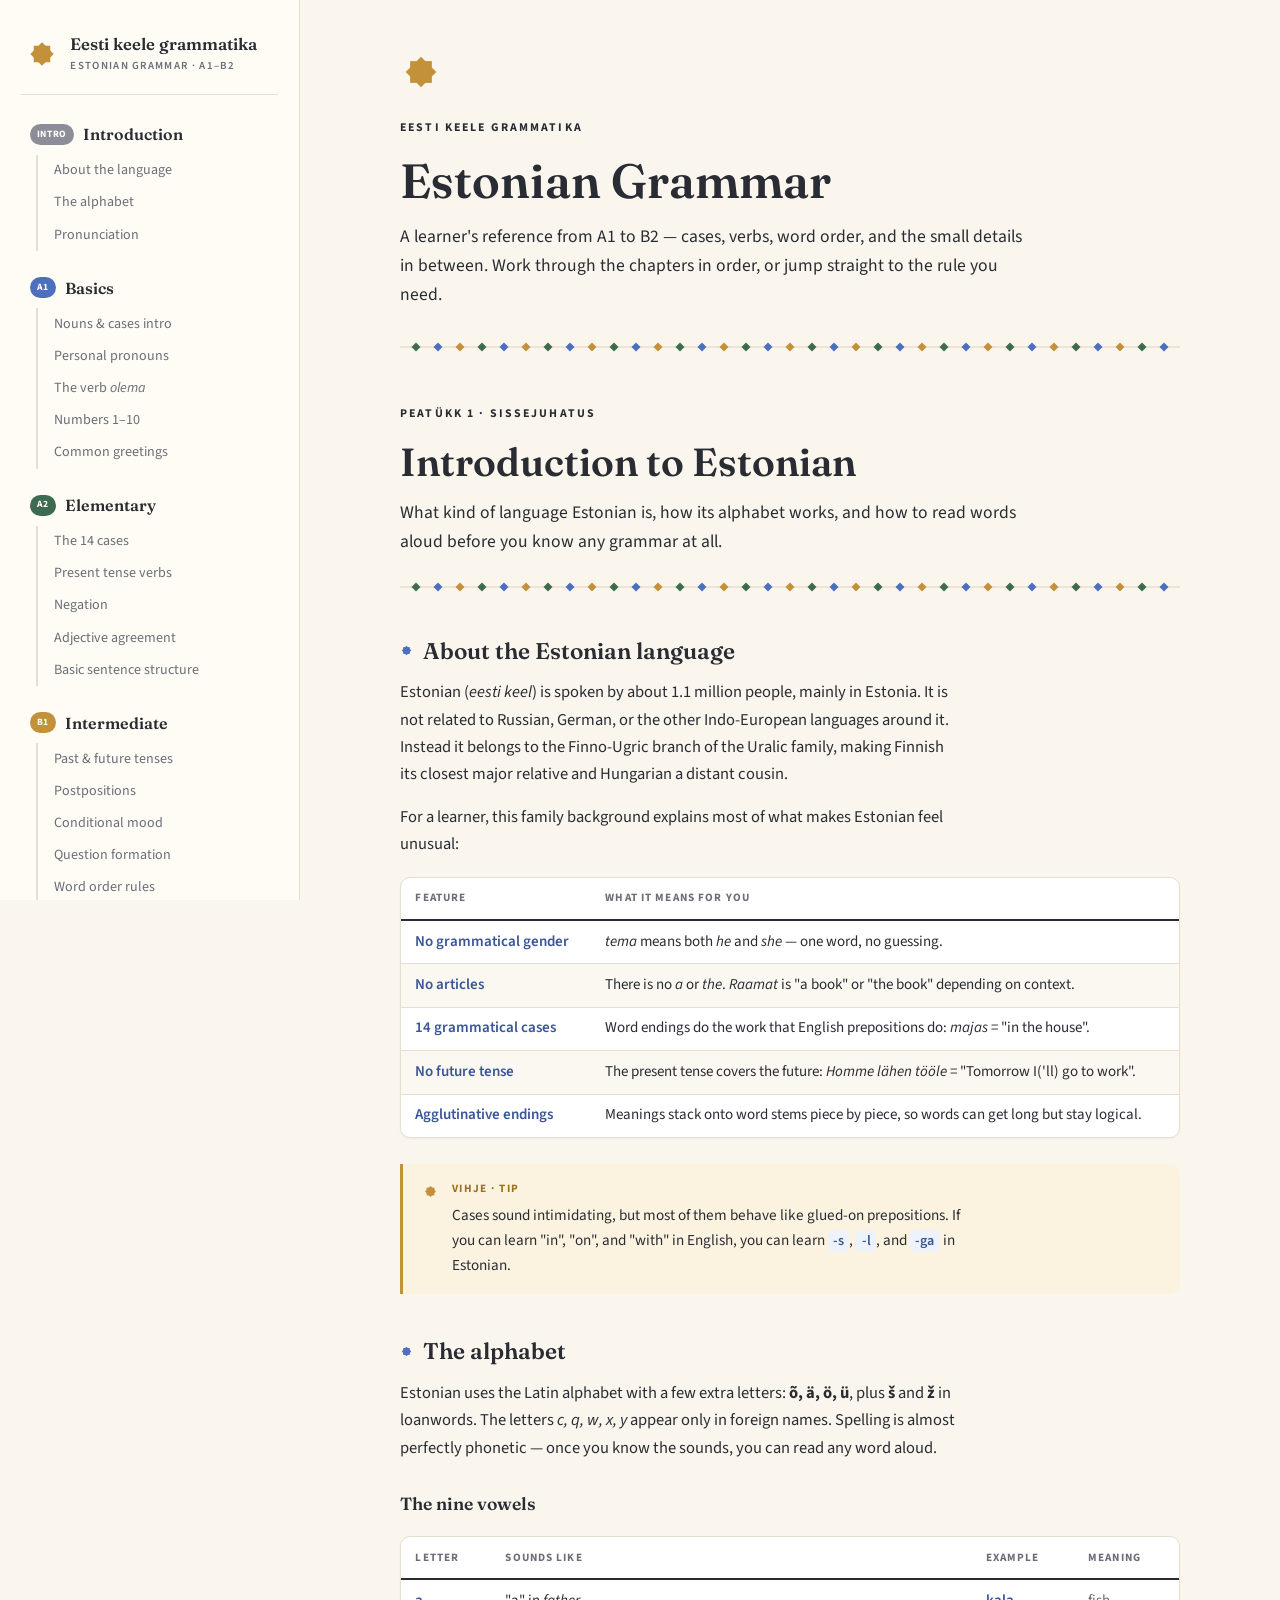
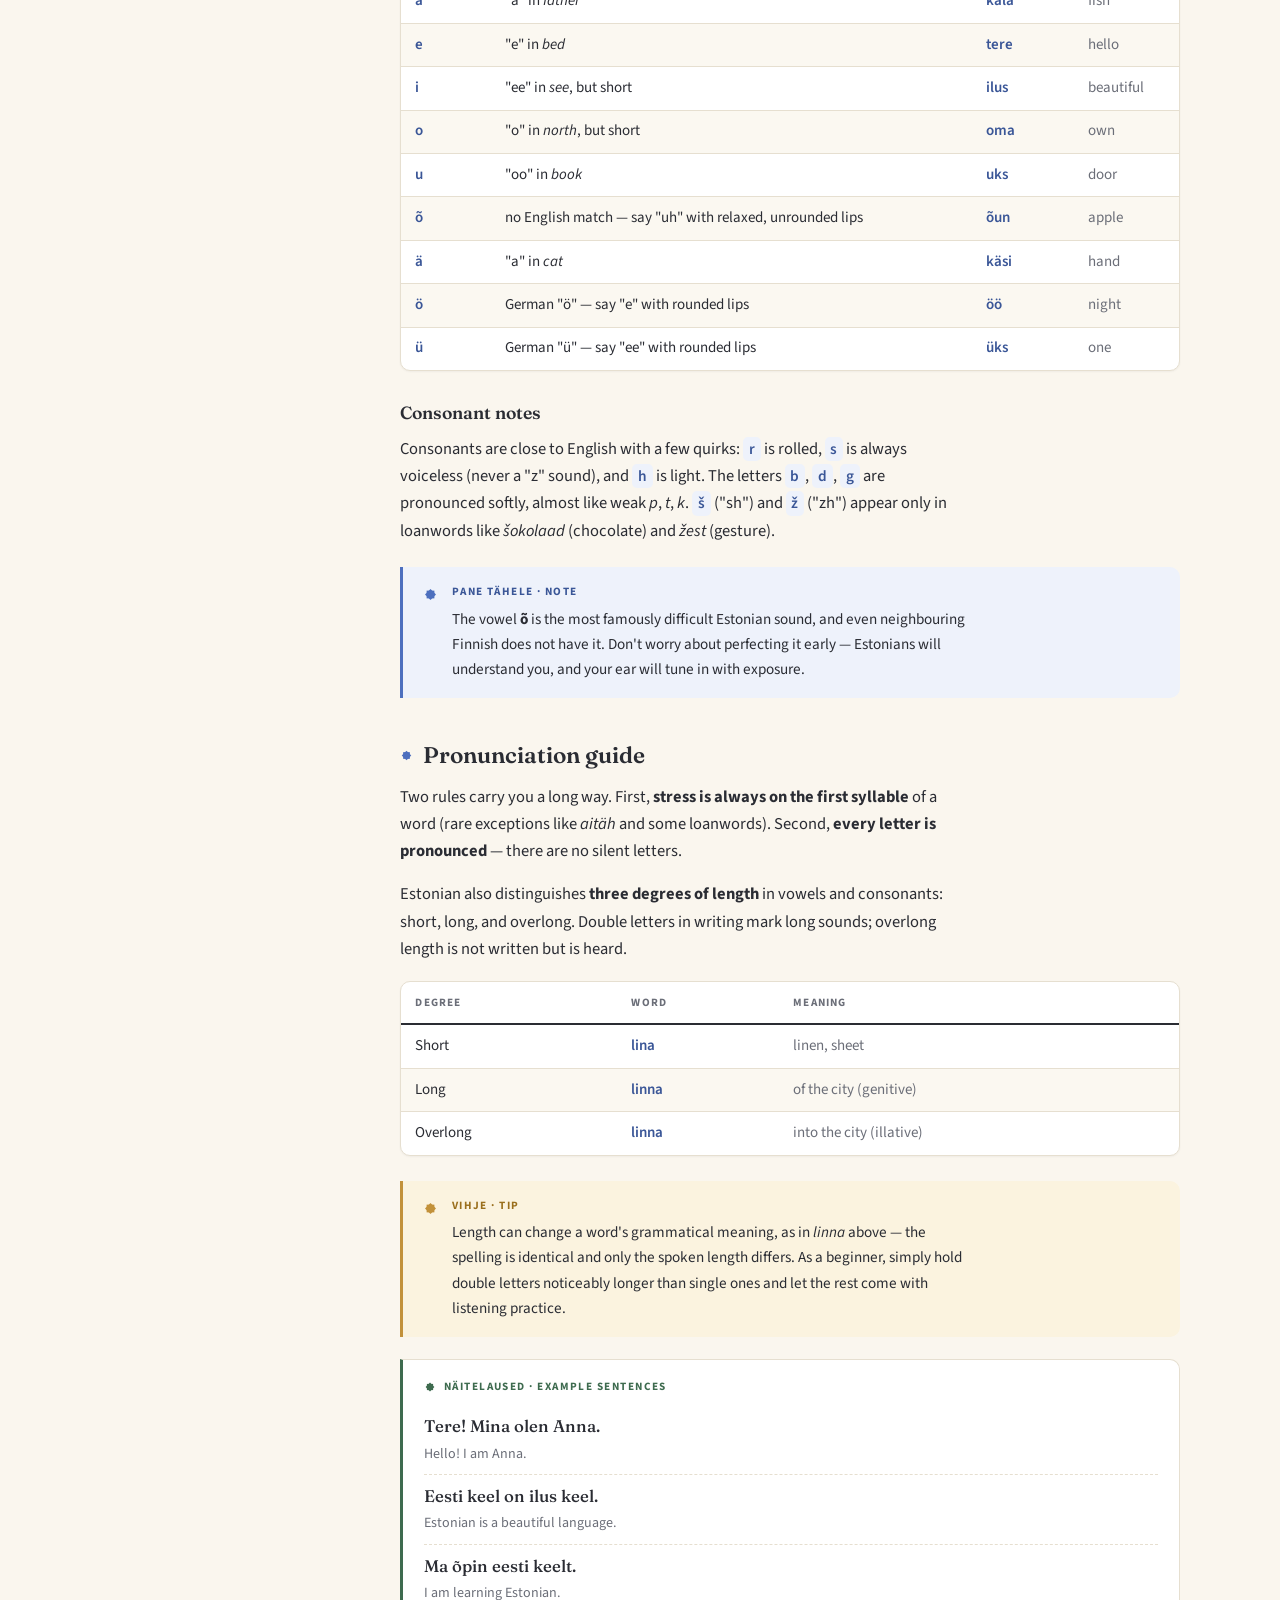
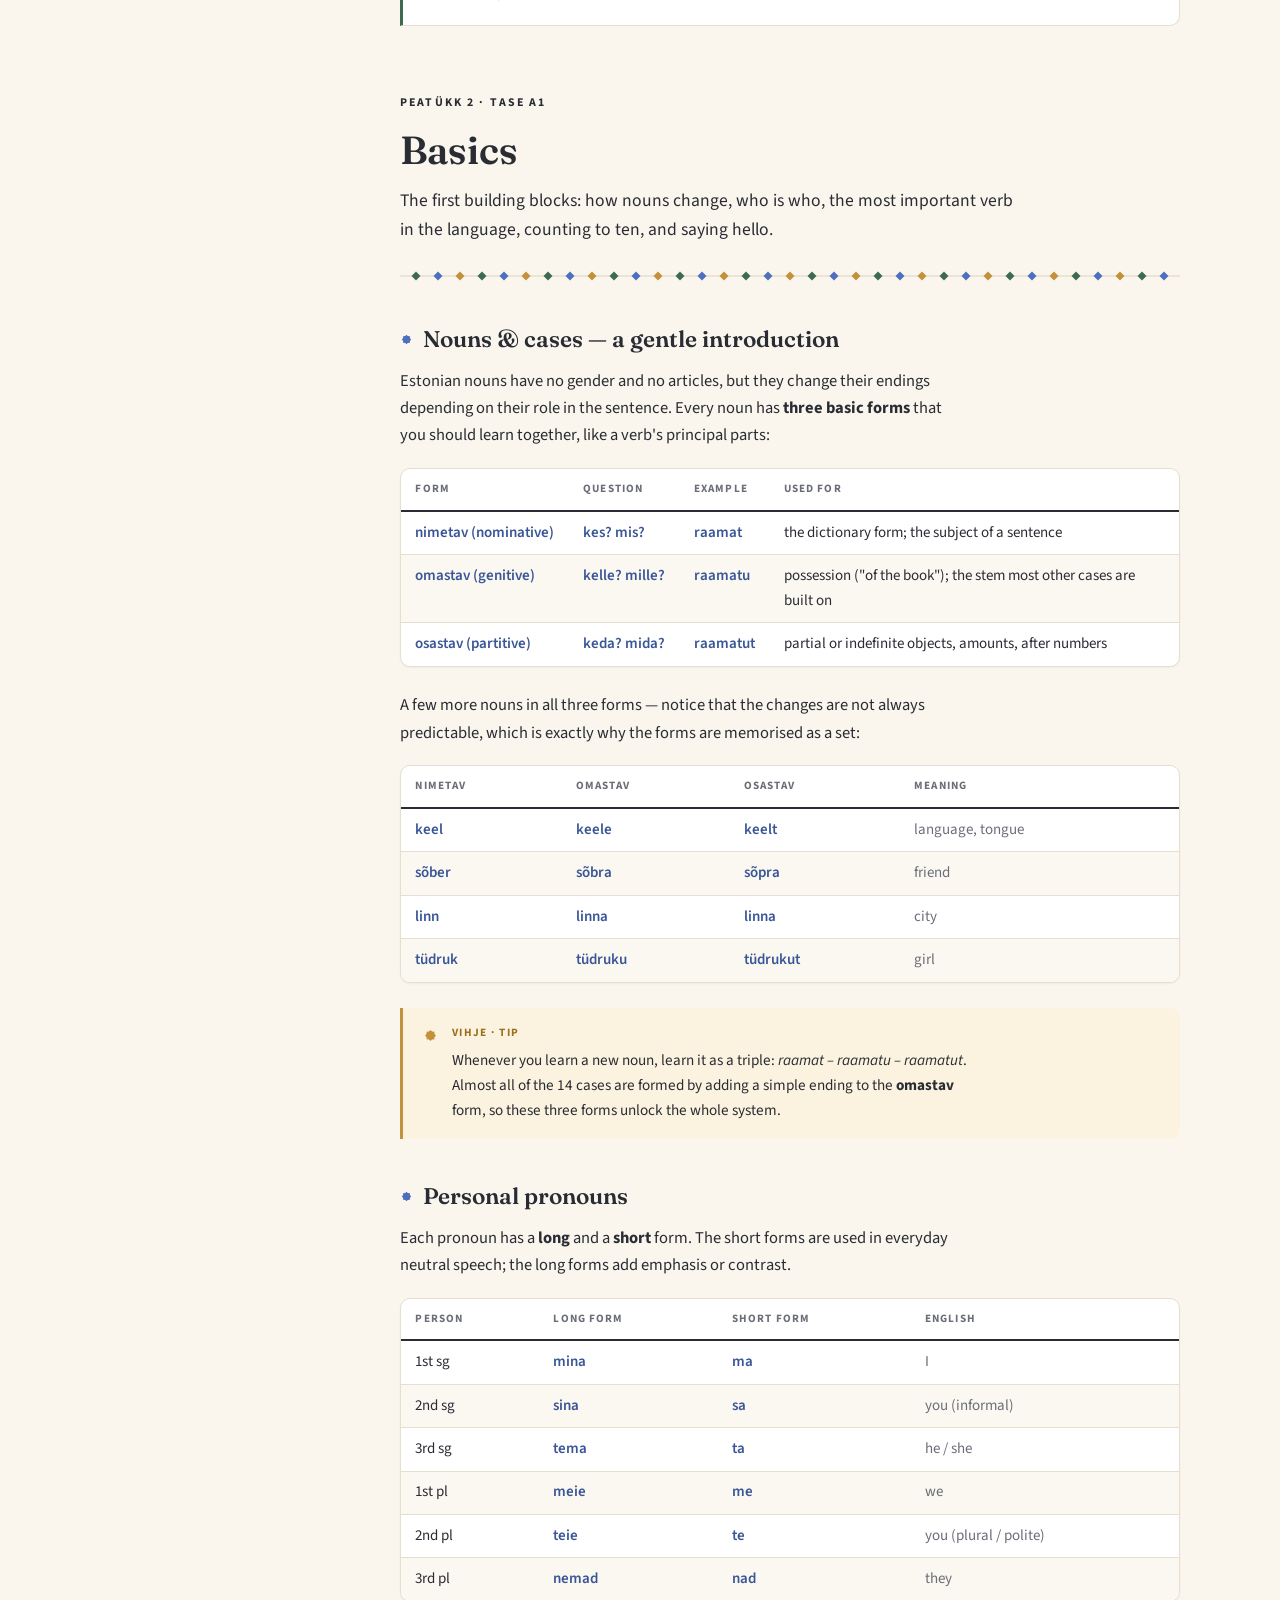
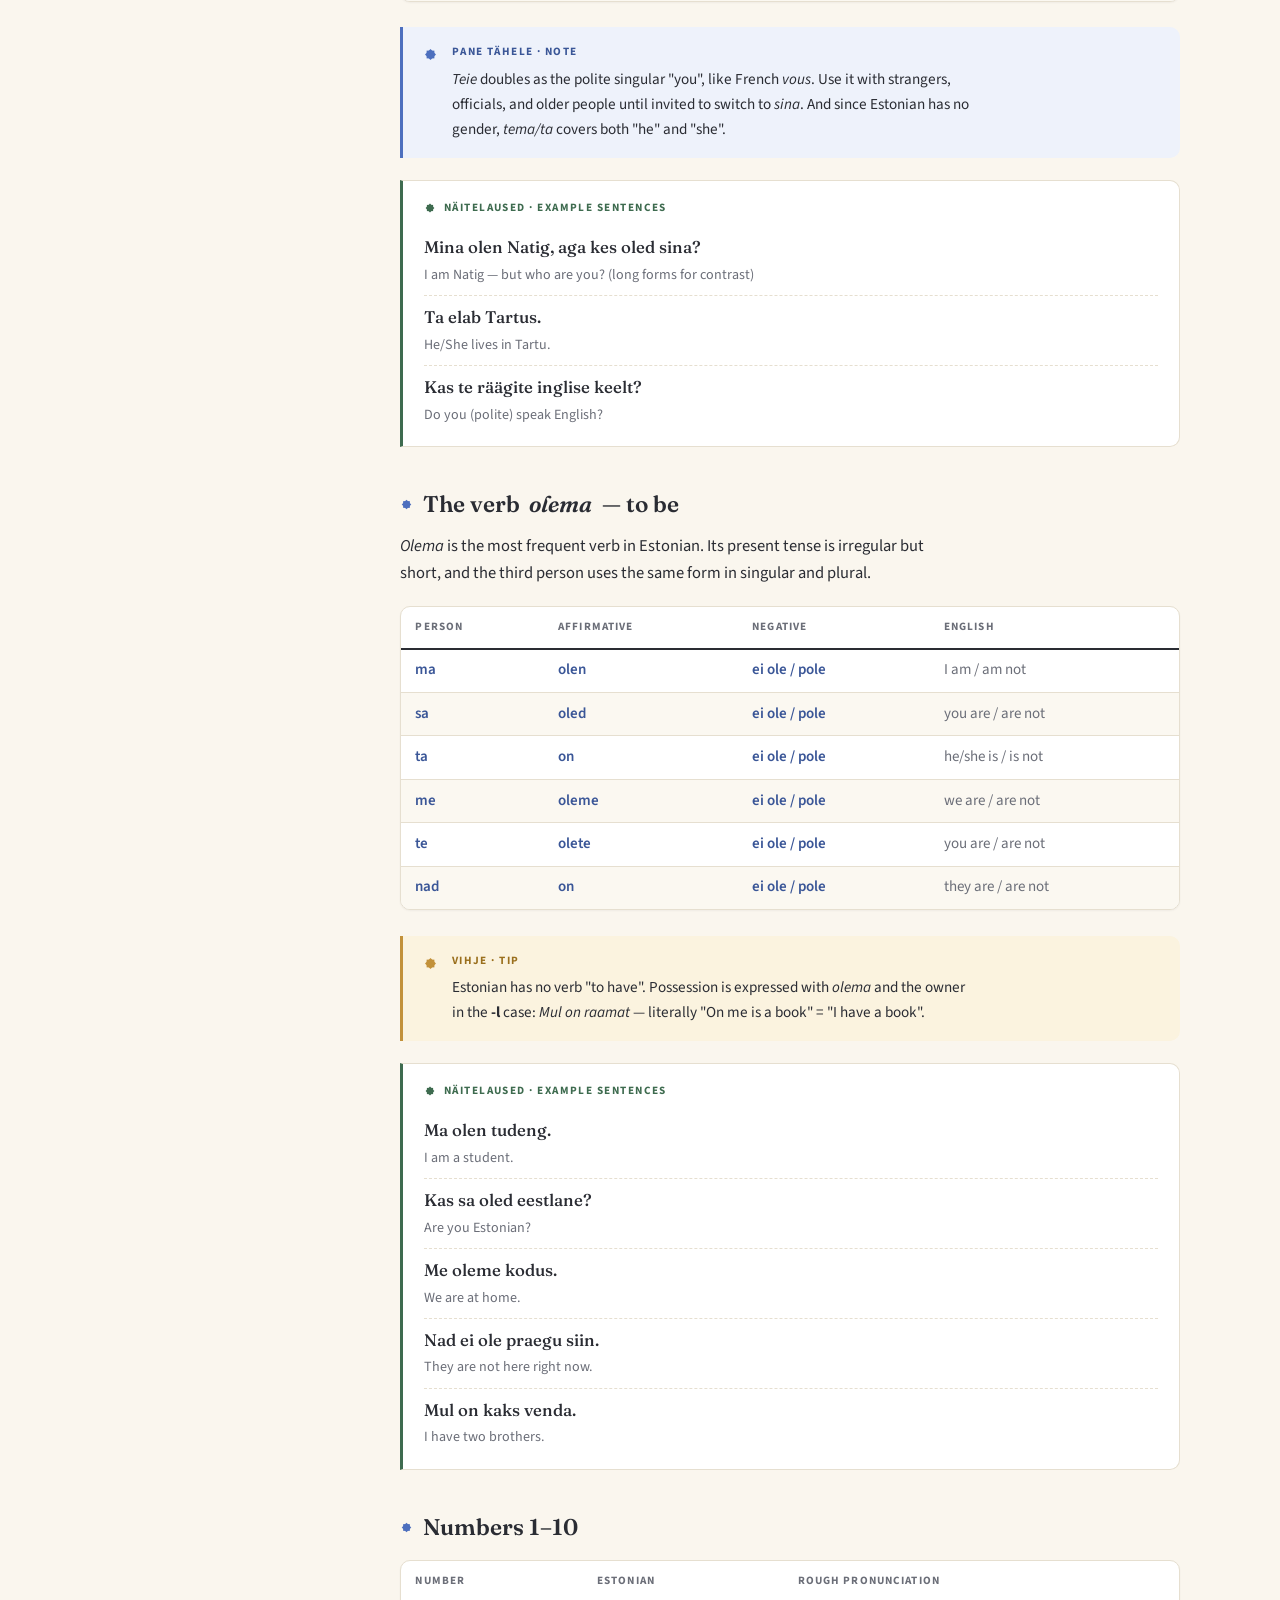
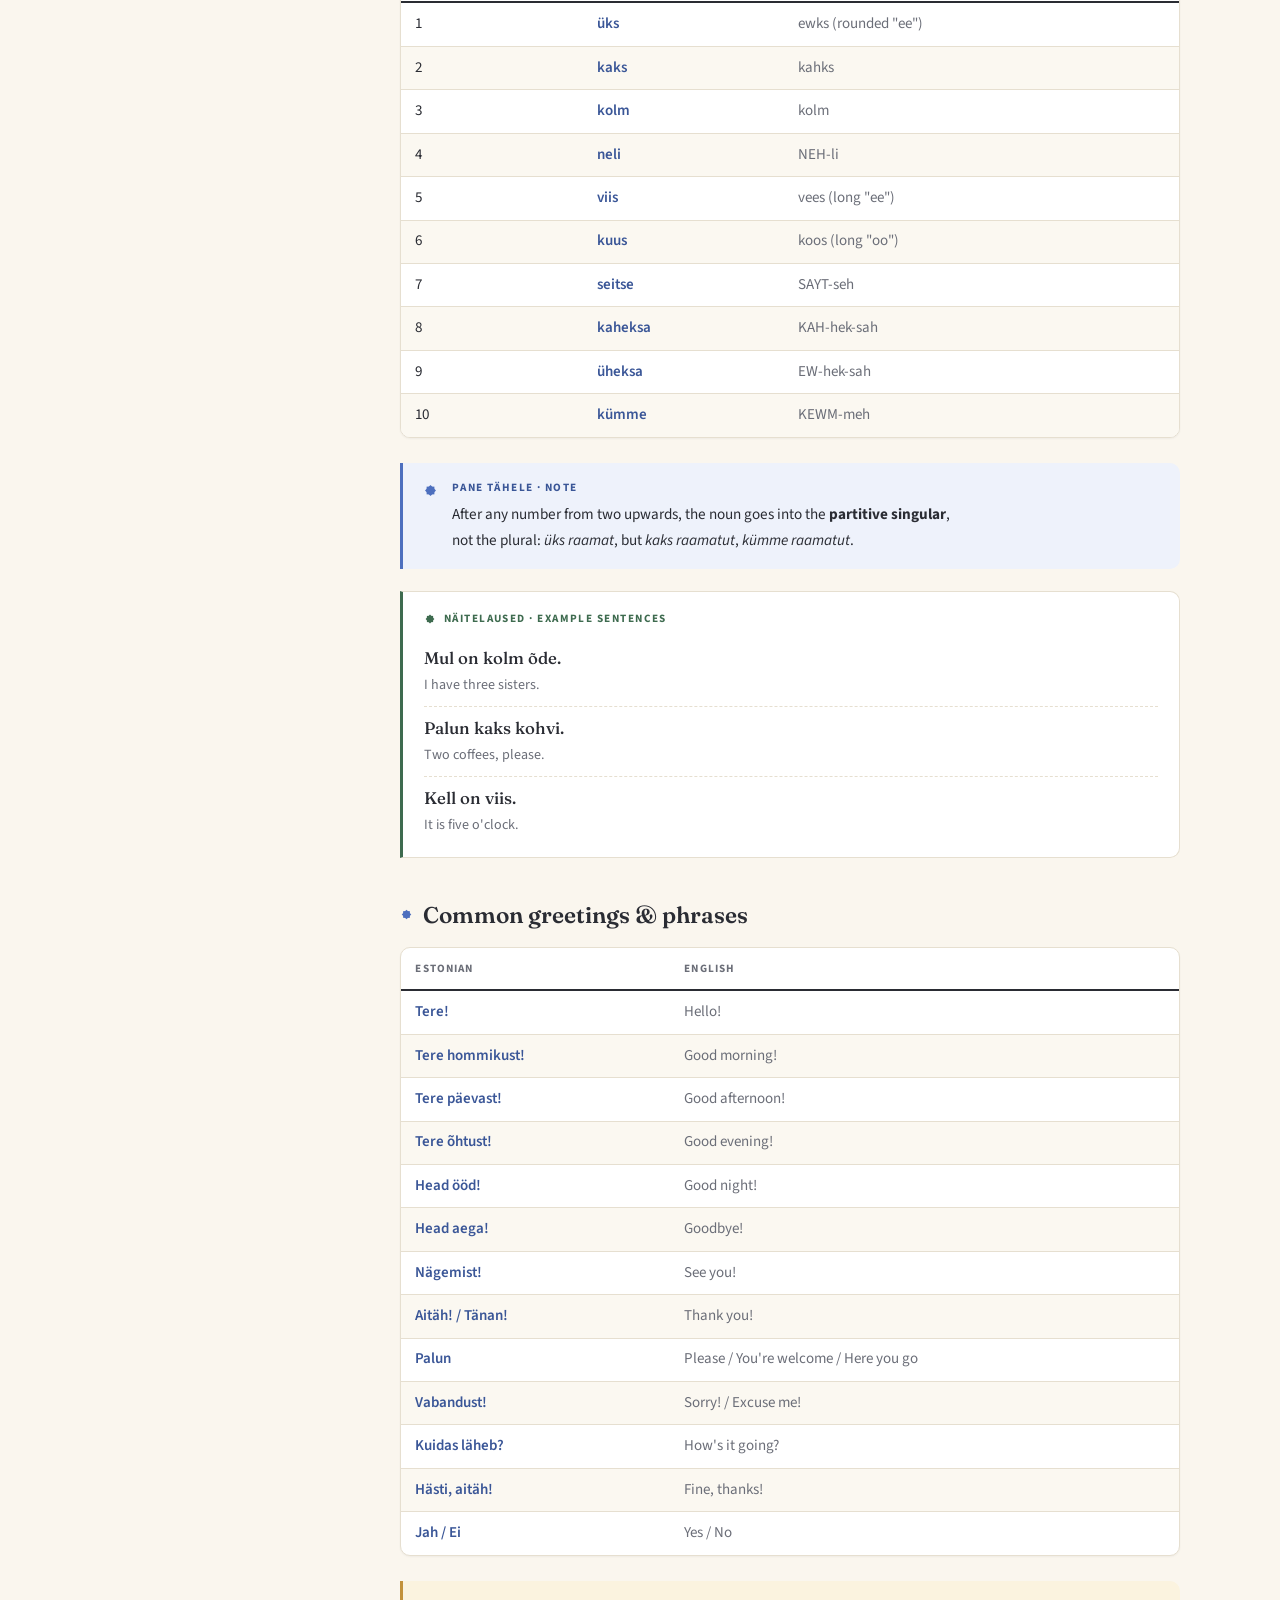
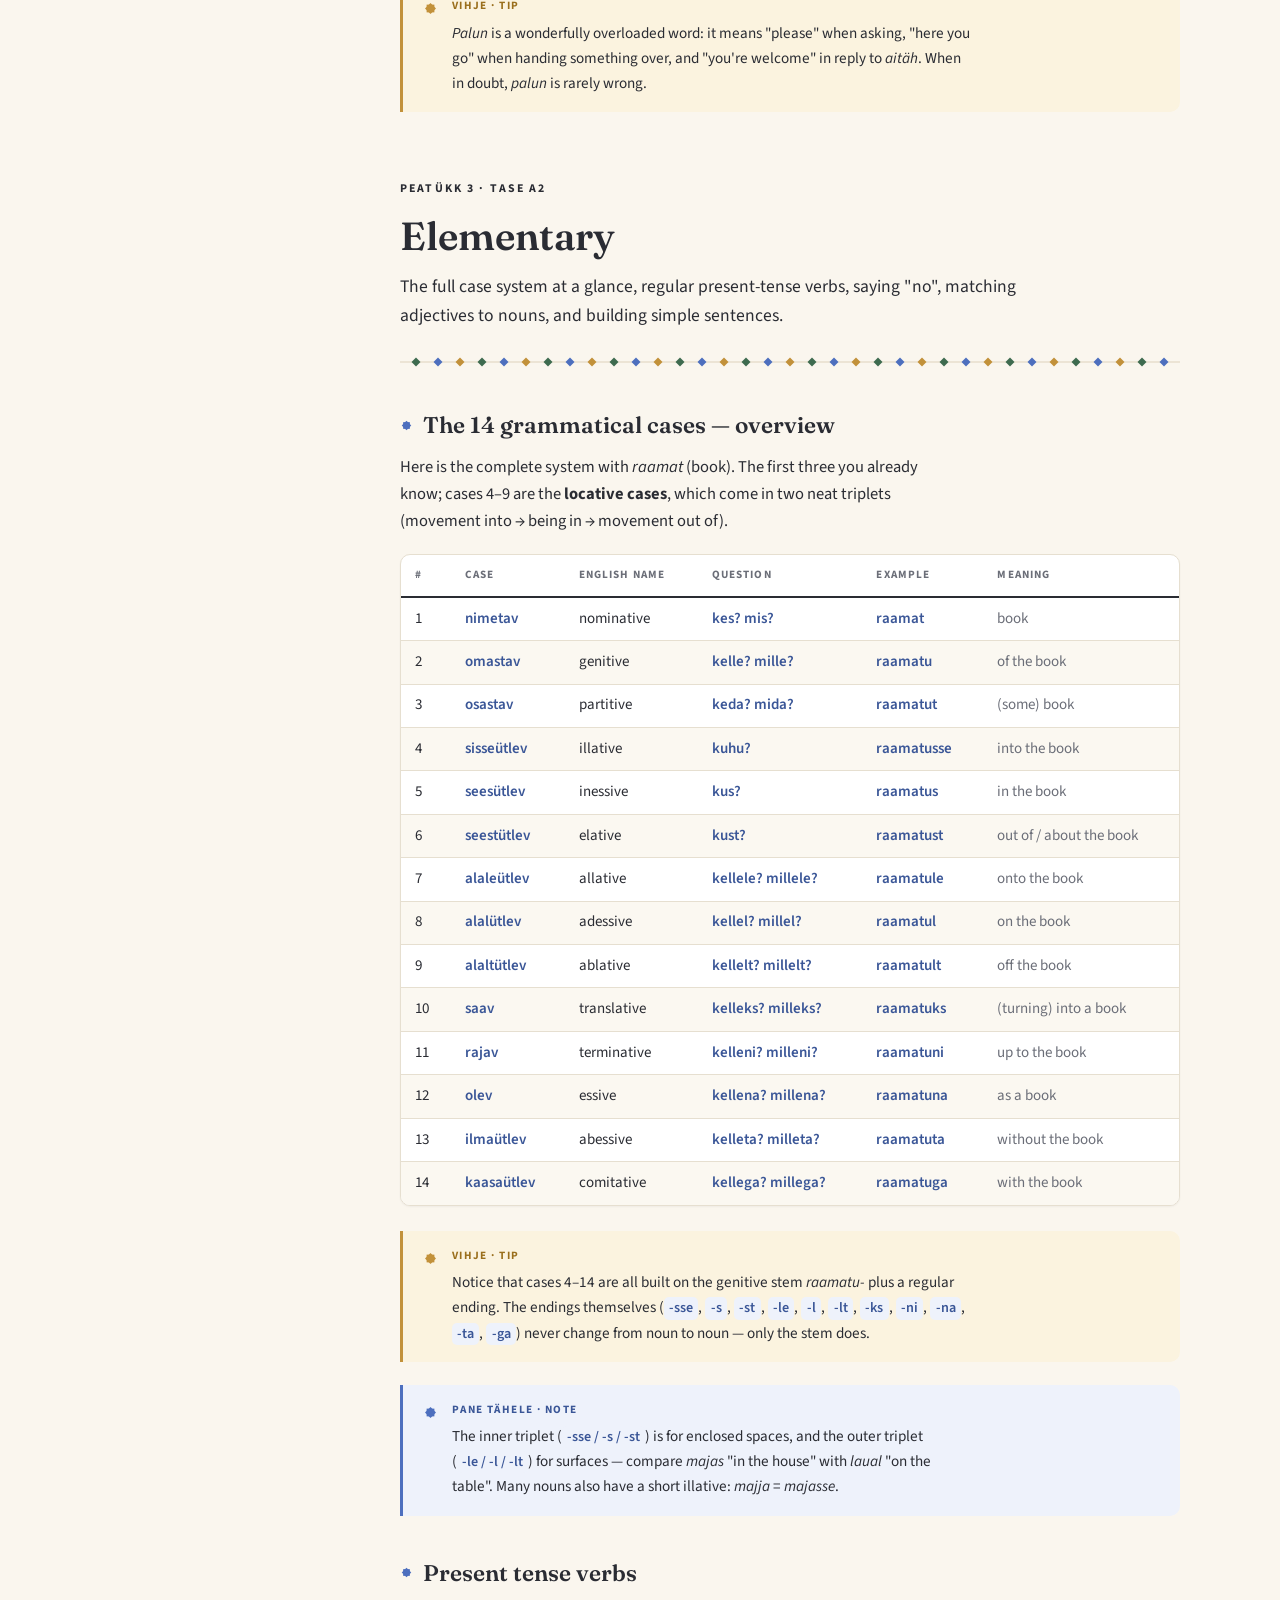
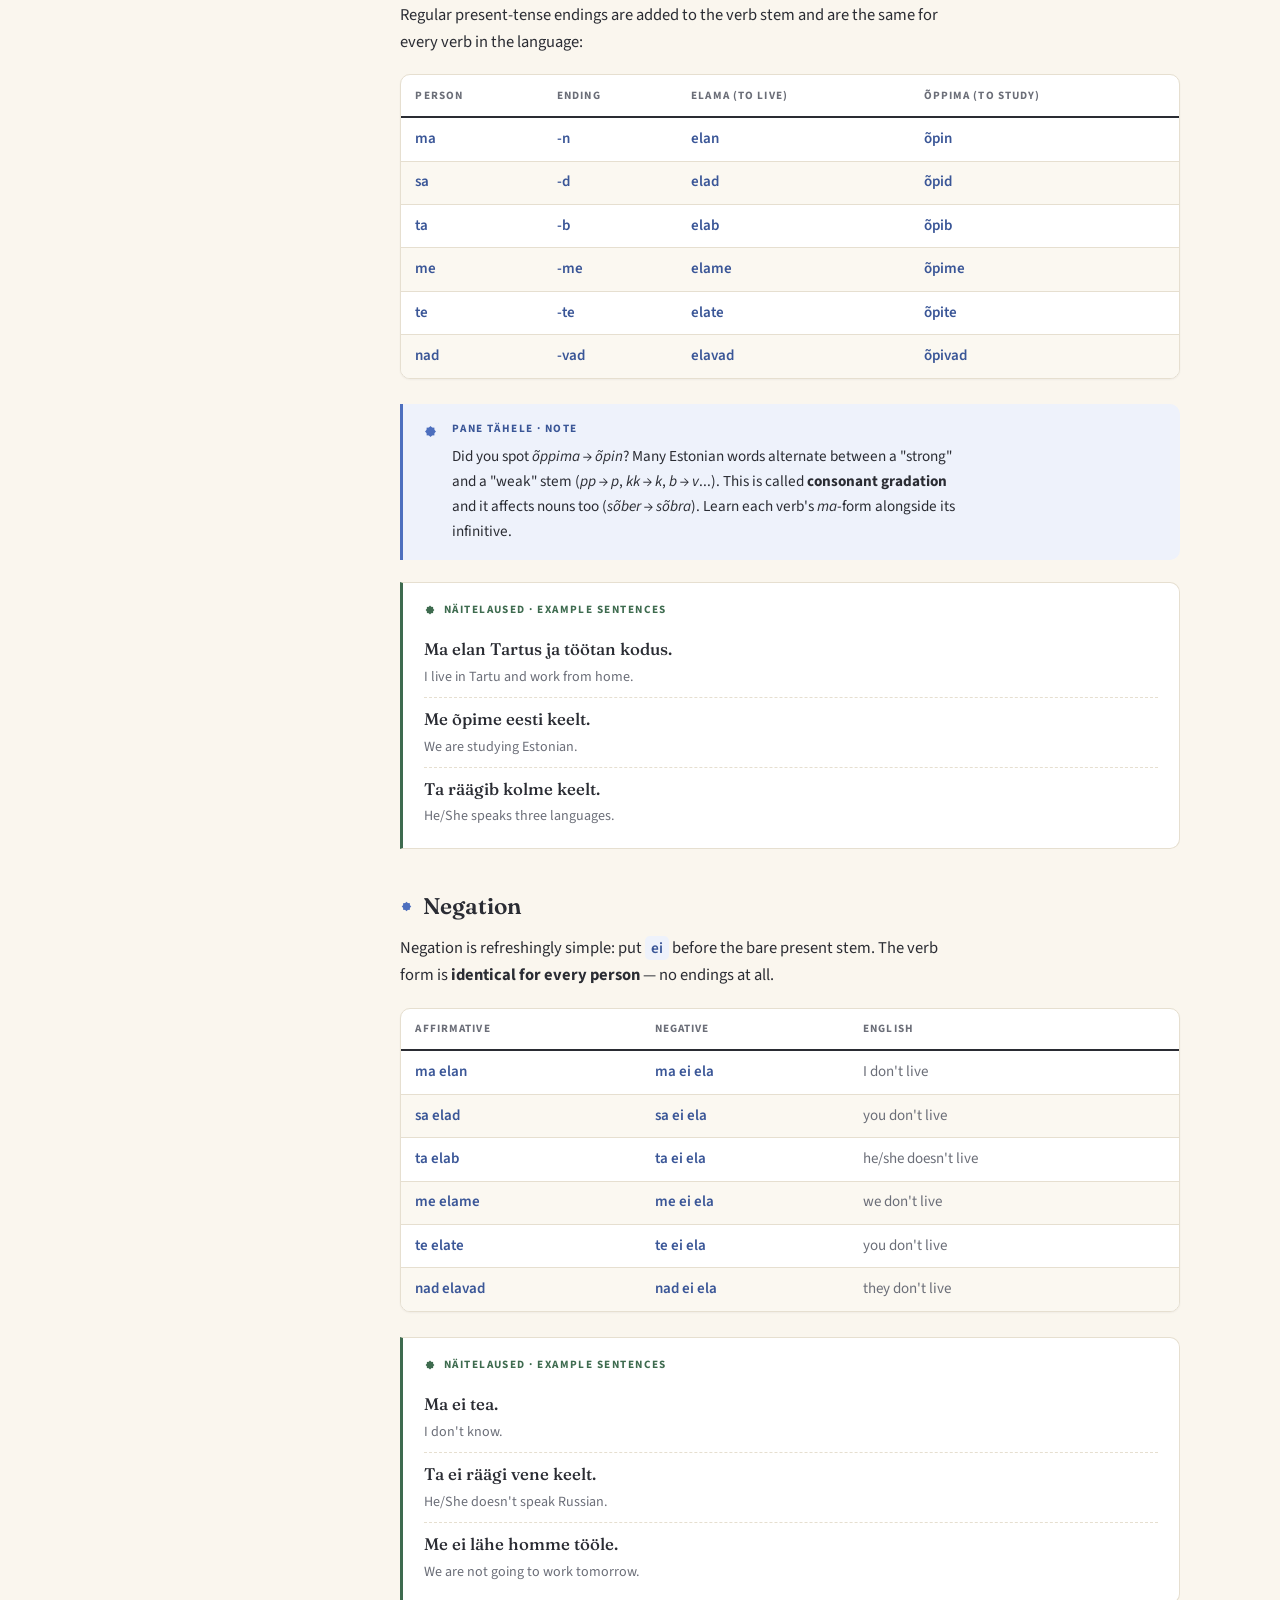
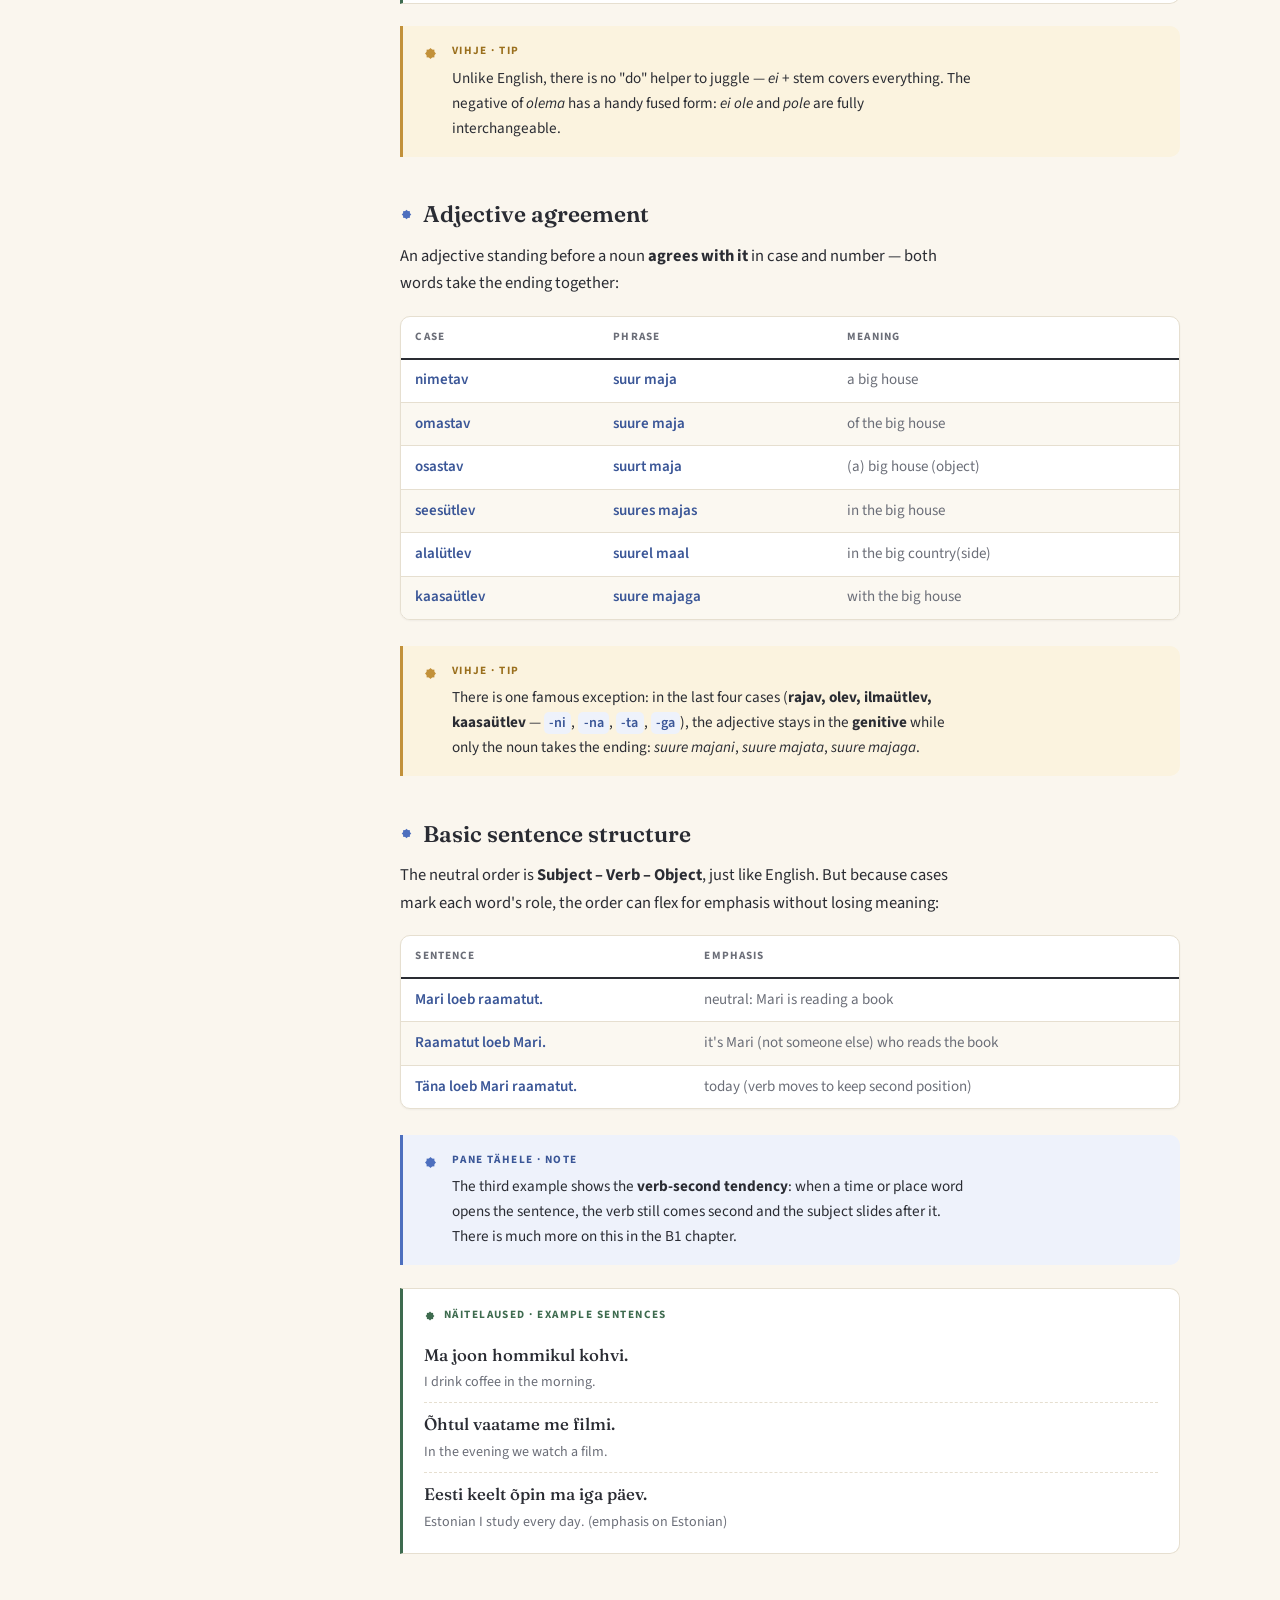
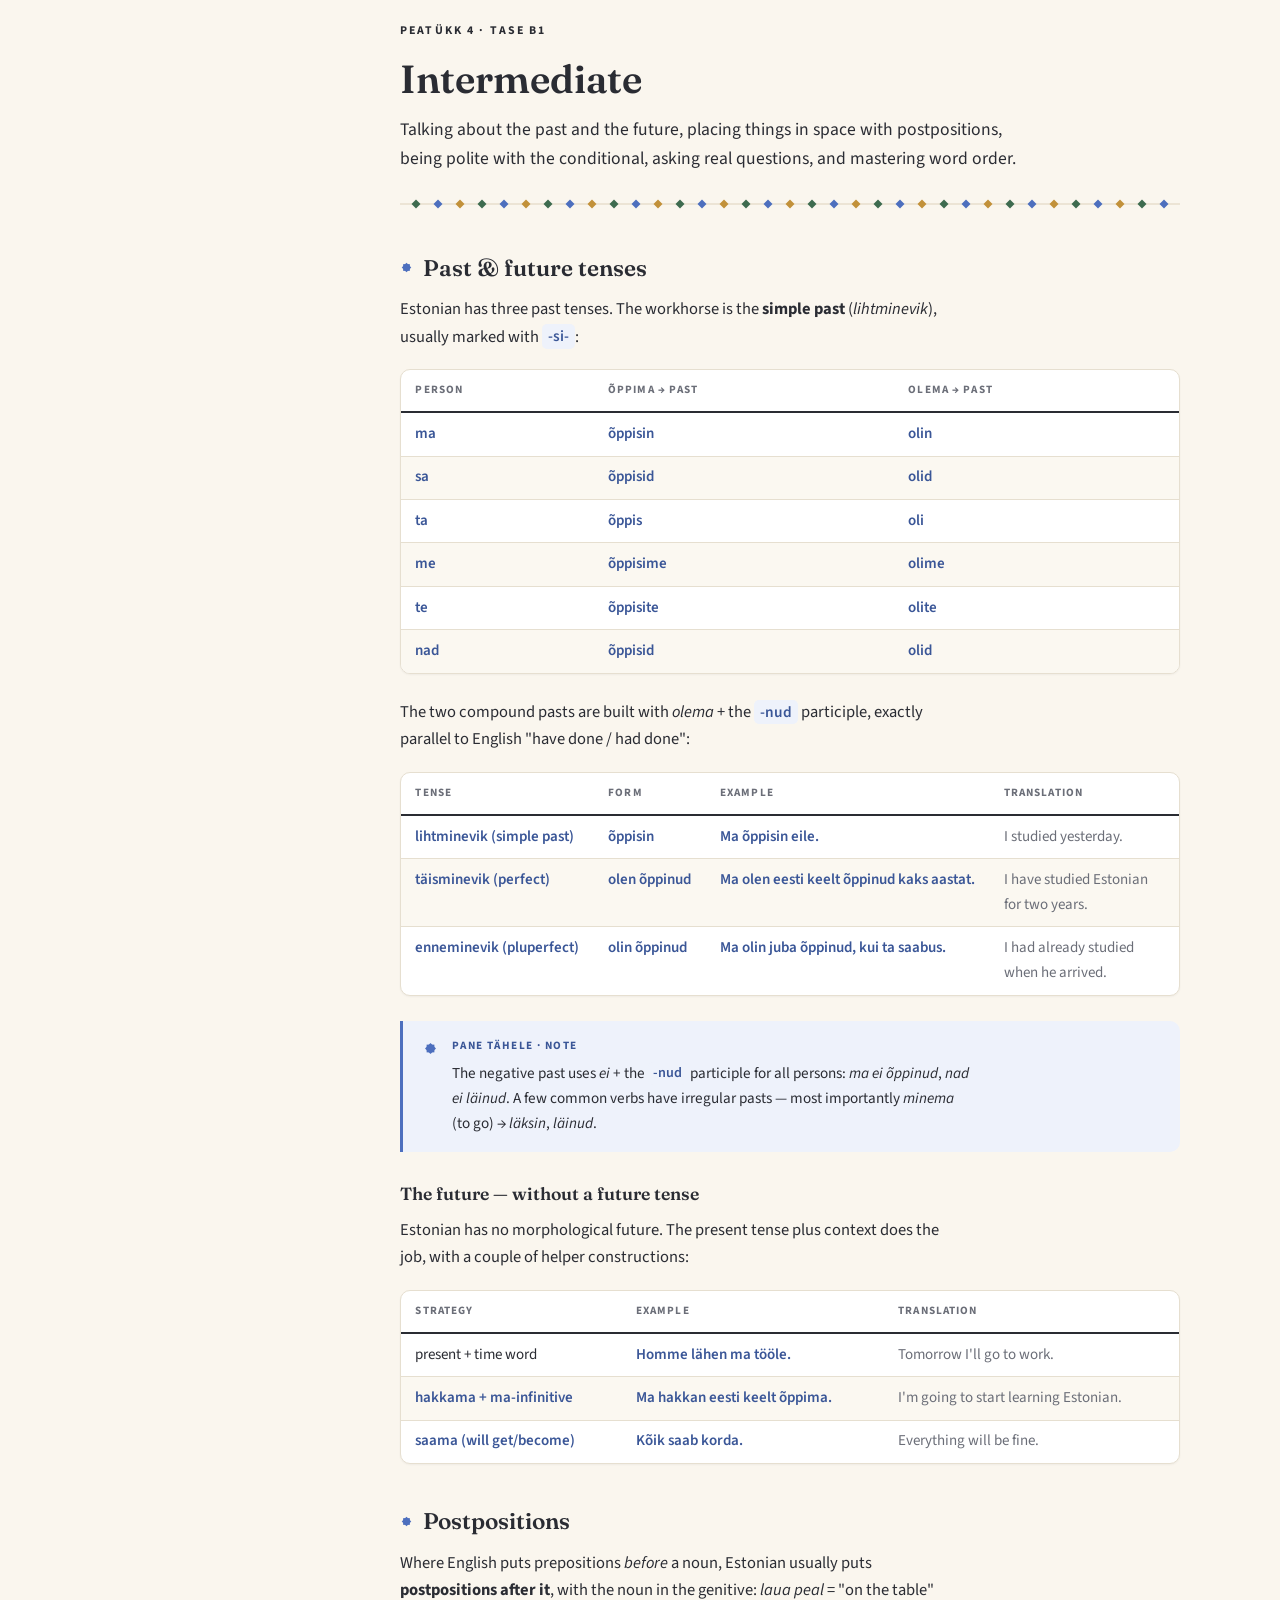
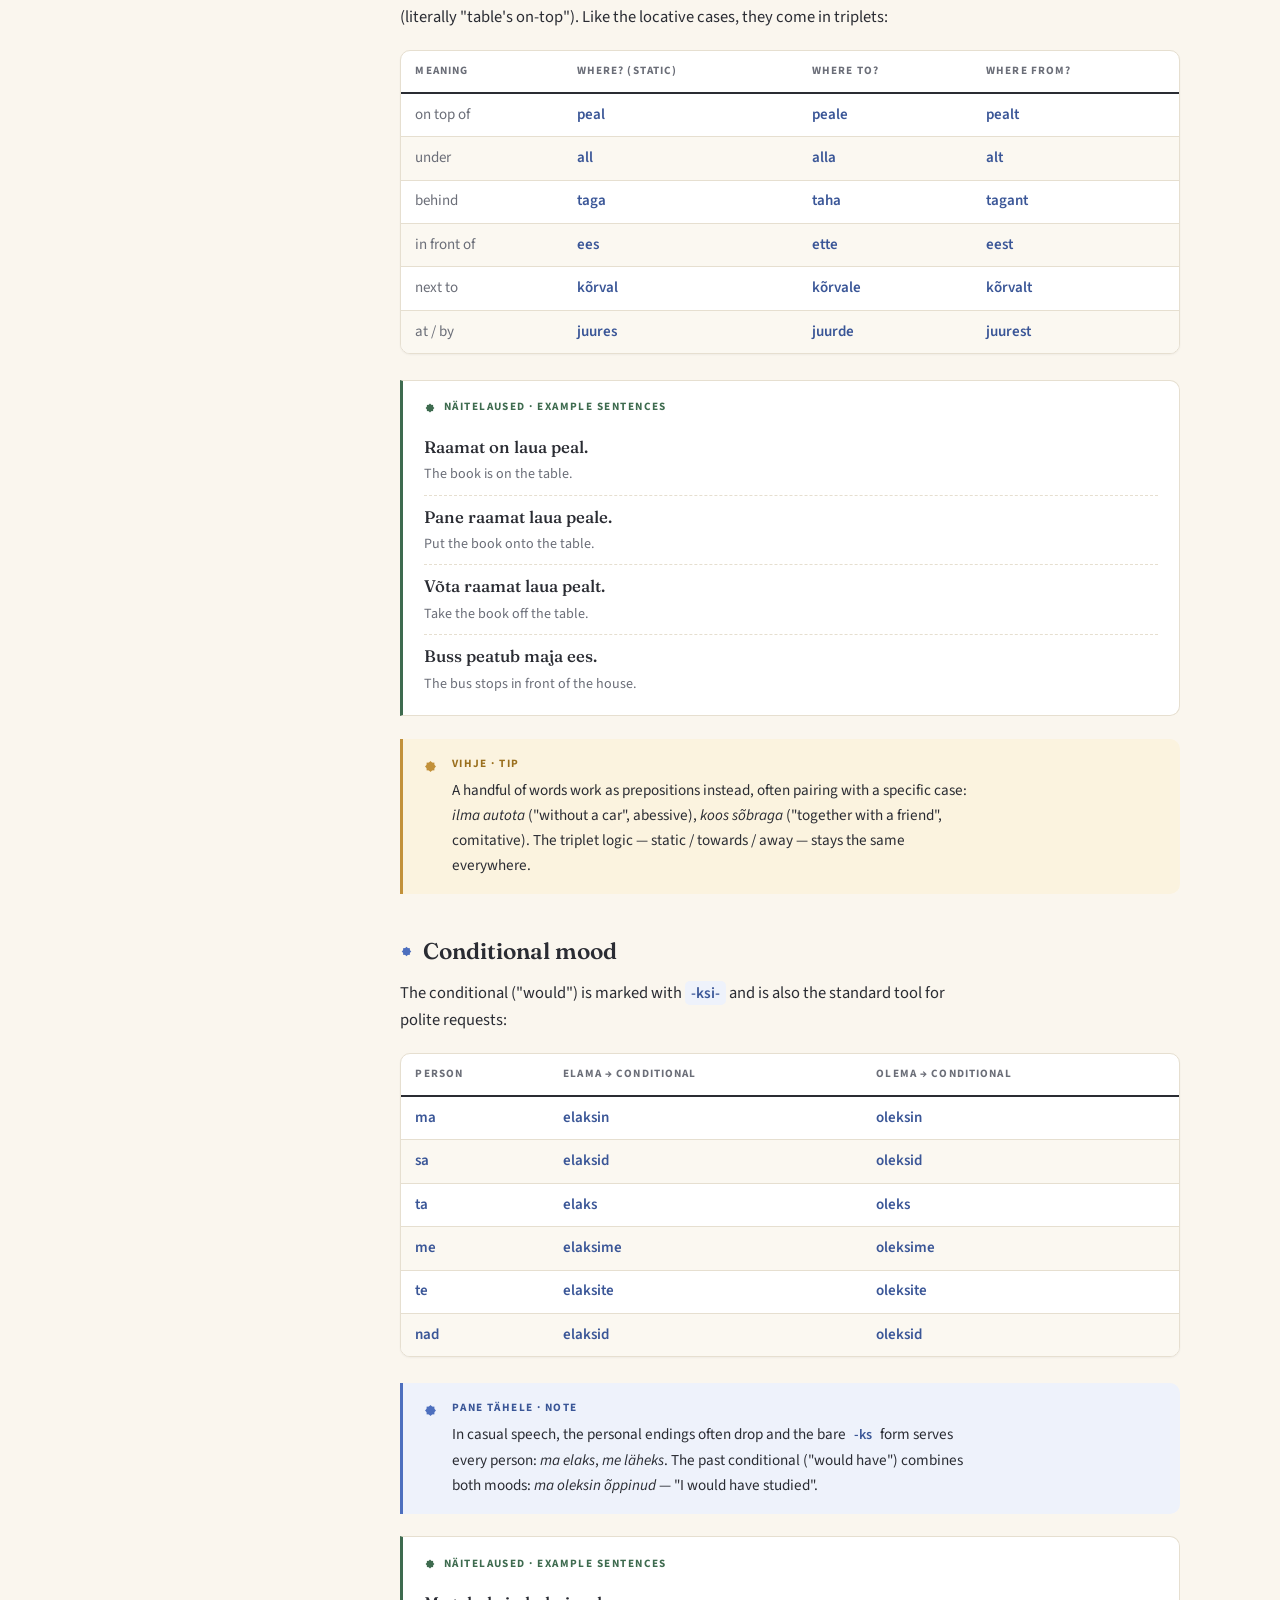
==== index.html @ c48990ad "Rename estonian-grammar.html to index.html" ====
<!DOCTYPE html>
<html lang="en">
<head>
<meta charset="UTF-8">
<meta name="viewport" content="width=device-width, initial-scale=1.0">
<title>Eesti keele grammatika — Estonian Grammar A1–B2</title>
<meta name="description" content="A learner's reference for Estonian grammar from A1 to B2: cases, verbs, word order and more.">
<link rel="icon" href="data:image/svg+xml,%3Csvg xmlns='http://www.w3.org/2000/svg' viewBox='0 0 24 24'%3E%3Crect x='5.8' y='5.8' width='12.4' height='12.4' fill='%23C2913A'/%3E%3Crect x='5.8' y='5.8' width='12.4' height='12.4' transform='rotate(45 12 12)' fill='%23C2913A'/%3E%3C/svg%3E">
<link rel="preconnect" href="https://fonts.googleapis.com">
<link rel="preconnect" href="https://fonts.gstatic.com" crossorigin>
<link href="https://fonts.googleapis.com/css2?family=Fraunces:opsz,wght@9..144,400;9..144,500;9..144,600;9..144,700&family=Source+Sans+3:ital,wght@0,400;0,500;0,600;0,700;1,400&display=swap" rel="stylesheet">
<style>
:root{
  --cream:#FAF6EE;
  --paper:#FFFFFF;
  --ink:#2A2C33;
  --soft-ink:#4C4F58;
  --muted:#6B6E78;
  --line:#E6DFD0;
  --blue:#4D6FBE;
  --blue-deep:#3A5697;
  --blue-tint:#EEF2FB;
  --green:#3E6B4F;
  --green-tint:#EDF4EE;
  --gold:#C2913A;
  --gold-deep:#9A6F1D;
  --gold-tint:#FBF3DF;
  --serif:'Fraunces',Georgia,'Times New Roman',serif;
  --sans:'Source Sans 3',system-ui,-apple-system,'Segoe UI',sans-serif;
}
*{margin:0;padding:0;box-sizing:border-box}
html{scroll-behavior:smooth}
body{font-family:var(--sans);font-size:16.5px;line-height:1.65;background:var(--cream);color:var(--ink);-webkit-font-smoothing:antialiased}
::selection{background:var(--gold-tint);color:var(--ink)}
a:focus-visible,button:focus-visible{outline:2px solid var(--blue);outline-offset:2px;border-radius:4px}
svg.star{display:inline-block;fill:currentColor;flex:none}
.folk-band{height:12px;background:url("data:image/svg+xml,%3Csvg xmlns='http://www.w3.org/2000/svg' width='66' height='12' viewBox='0 0 66 12'%3E%3Crect y='5.4' width='66' height='1.2' fill='%23E3D9C5'/%3E%3Cpath d='M11 1.5 15.5 6 11 10.5 6.5 6Z' fill='%234D6FBE'/%3E%3Cpath d='M33 1.5 37.5 6 33 10.5 28.5 6Z' fill='%23C2913A'/%3E%3Cpath d='M55 1.5 59.5 6 55 10.5 50.5 6Z' fill='%233E6B4F'/%3E%3C/svg%3E") repeat-x center/66px 12px}

.topbar{display:none;position:fixed;top:0;left:0;right:0;height:58px;z-index:50;align-items:center;gap:.8rem;padding:0 1rem;background:rgba(250,246,238,.92);backdrop-filter:blur(8px);border-bottom:1px solid var(--line)}
.topbar .t-title{font-family:var(--serif);font-weight:600;font-size:1rem}
.burger{width:40px;height:40px;border:1px solid var(--line);background:var(--paper);border-radius:10px;display:flex;flex-direction:column;align-items:center;justify-content:center;gap:4.5px;cursor:pointer}
.burger span{width:17px;height:2px;background:var(--ink);border-radius:2px;transition:transform .25s ease,opacity .2s ease}
.burger[aria-expanded="true"] span:nth-child(1){transform:translateY(6.5px) rotate(45deg)}
.burger[aria-expanded="true"] span:nth-child(2){opacity:0}
.burger[aria-expanded="true"] span:nth-child(3){transform:translateY(-6.5px) rotate(-45deg)}
.overlay{position:fixed;inset:0;background:rgba(42,44,51,.38);opacity:0;pointer-events:none;transition:opacity .25s ease;z-index:55}
body.nav-open .overlay{opacity:1;pointer-events:auto}

.sidebar{position:fixed;top:0;left:0;bottom:0;width:300px;z-index:60;display:flex;flex-direction:column;background:#FFFCF5;border-right:1px solid var(--line);padding:1.9rem 1.3rem 1.4rem;overflow-y:auto}
.sidebar::-webkit-scrollbar{width:8px}
.sidebar::-webkit-scrollbar-thumb{background:#E3DAC8;border-radius:8px}
.brand{display:flex;align-items:center;gap:.75rem;text-decoration:none;color:var(--ink);padding:.2rem .35rem 1.2rem;border-bottom:1px solid var(--line);margin-bottom:1.2rem}
.brand .star{width:32px;height:32px;color:var(--gold)}
.brand-title{display:block;font-family:var(--serif);font-weight:600;font-size:1.04rem;line-height:1.25}
.brand-sub{display:block;font-size:.68rem;font-weight:600;letter-spacing:.12em;text-transform:uppercase;color:var(--muted);margin-top:.15rem}
.nav{flex:1}
.nav-group{margin-bottom:1rem}
.nav-chapter{display:flex;align-items:center;gap:.55rem;font-family:var(--serif);font-weight:600;font-size:1rem;color:var(--ink);text-decoration:none;padding:.45rem .55rem;border-radius:8px;transition:background .15s ease}
.nav-chapter:hover{background:var(--blue-tint)}
.nav-chapter.active{background:var(--blue-tint);color:var(--blue-deep)}
.badge{font-family:var(--sans);font-size:.6rem;font-weight:700;letter-spacing:.07em;padding:.16rem .44rem;border-radius:99px;color:#fff;text-transform:uppercase}
.badge.intro{background:#8B8E98}
.badge.a1{background:var(--blue)}
.badge.a2{background:var(--green)}
.badge.b1{background:var(--gold)}
.badge.b2{background:var(--blue-deep)}
.nav-sub{display:block;font-size:.88rem;color:var(--muted);text-decoration:none;padding:.28rem .6rem .28rem 1rem;margin-left:.95rem;border-left:2px solid var(--line);transition:color .15s ease,border-color .15s ease}
.nav-sub:hover{color:var(--ink);border-color:var(--gold)}
.nav-sub.active{color:var(--blue-deep);border-color:var(--blue);font-weight:600;background:linear-gradient(90deg,var(--blue-tint),transparent)}
.sidebar-foot{font-size:.78rem;color:var(--muted);text-align:center;padding-top:1rem;border-top:1px solid var(--line)}

.content{margin-left:300px;padding:3.2rem 3rem 5rem}
.page{max-width:780px;margin:0 auto}
.hero{padding-bottom:.6rem}
.hero .star{width:42px;height:42px;color:var(--gold);margin-bottom:1rem}
.eyebrow{font-size:.74rem;font-weight:700;letter-spacing:.18em;text-transform:uppercase;color:var(--gold-deep)}
.hero h1{font-family:var(--serif);font-weight:600;font-size:clamp(2.2rem,4.5vw,3rem);line-height:1.12;margin:.4rem 0 .9rem}
.lead{font-size:1.1rem;color:var(--soft-ink);max-width:60ch}
.hero .folk-band{margin:2rem 0 2.6rem}

.chapter{margin-bottom:4.2rem}
.chapter-head h2{font-family:var(--serif);font-weight:600;font-size:clamp(1.85rem,3.3vw,2.45rem);line-height:1.15;margin:.35rem 0 .8rem}
.chapter-head .folk-band{margin:1.6rem 0 .4rem}
section{scroll-margin-top:2rem}
.page h3{font-family:var(--serif);font-weight:600;font-size:1.42rem;line-height:1.25;margin:2.7rem 0 .9rem;display:flex;align-items:center;gap:.6rem}
.page h3 .star{width:13px;height:13px;color:var(--blue)}
.page h4{font-family:var(--serif);font-weight:600;font-size:1.1rem;margin:1.7rem 0 .55rem}
.page p{margin-bottom:1rem;max-width:70ch;color:var(--ink)}
.page p.note-sub{color:var(--muted);font-size:.92rem}
code{font-family:inherit;font-weight:600;font-size:.93em;color:var(--blue-deep);background:var(--blue-tint);padding:.08em .38em;border-radius:5px;white-space:nowrap}

.table-wrap{overflow-x:auto;margin:1.15rem 0 1.6rem;background:var(--paper);border:1px solid var(--line);border-radius:10px;box-shadow:0 1px 2px rgba(42,44,51,.05)}
table{width:100%;border-collapse:collapse;font-size:.94rem}
th{font-size:.7rem;font-weight:700;letter-spacing:.1em;text-transform:uppercase;color:var(--muted);text-align:left;padding:.7rem .9rem;border-bottom:2px solid var(--ink);white-space:nowrap}
td{padding:.55rem .9rem;border-bottom:1px solid var(--line);vertical-align:top}
tbody tr:nth-child(even){background:#FBF8F1}
tbody tr:last-child td{border-bottom:none}
td.et{color:var(--blue-deep);font-weight:600;white-space:nowrap}
td.en{color:var(--muted)}

.tip{display:flex;gap:.85rem;background:var(--gold-tint);border-left:3px solid var(--gold);border-radius:0 10px 10px 0;padding:1rem 1.25rem;margin:1.4rem 0}
.tip .star{width:15px;height:15px;color:var(--gold);margin-top:.25rem}
.tip .label{display:block;font-size:.7rem;font-weight:700;letter-spacing:.13em;text-transform:uppercase;color:var(--gold-deep);margin-bottom:.3rem}
.tip p{margin:0;font-size:.95rem;max-width:65ch}
.tip p + p{margin-top:.5rem}
.tip.blue{background:var(--blue-tint);border-color:var(--blue)}
.tip.blue .star{color:var(--blue)}
.tip.blue .label{color:var(--blue-deep)}

.examples{background:var(--paper);border:1px solid var(--line);border-left:3px solid var(--green);border-radius:0 10px 10px 0;padding:1.1rem 1.3rem;margin:1.4rem 0}
.examples .label{display:flex;align-items:center;gap:.5rem;font-size:.7rem;font-weight:700;letter-spacing:.13em;text-transform:uppercase;color:var(--green);margin-bottom:.55rem;max-width:none}
.examples .label .star{width:12px;height:12px}
.ex{padding:.5rem 0;border-bottom:1px dashed var(--line)}
.ex:last-child{border-bottom:none;padding-bottom:.1rem}
.ex .et-line{font-family:var(--serif);font-size:1.05rem;font-weight:500;margin:0;color:var(--ink)}
.ex .en-line{font-size:.88rem;color:var(--muted);margin:.12rem 0 0}

footer{margin-top:4rem;text-align:center;color:var(--muted)}
footer .folk-band{margin-bottom:2rem}
footer .star{width:26px;height:26px;color:var(--gold);margin-bottom:.7rem}
footer p{font-size:.92rem}
footer .et-foot{font-family:var(--serif);font-size:1.05rem;color:var(--ink)}

@media (max-width:940px){
  .topbar{display:flex}
  .sidebar{transform:translateX(-100%);transition:transform .3s ease;width:290px;box-shadow:0 0 40px rgba(42,44,51,.18);padding-top:1.4rem}
  .sidebar.open{transform:none}
  .content{margin-left:0;padding:90px 1.3rem 4rem}
  section{scroll-margin-top:84px}
  .hero h1{font-size:2.1rem}
}
@media (max-width:480px){
  body{font-size:15.5px}
  .content{padding:84px 1rem 3.5rem}
  td,th{padding:.5rem .6rem}
}
@media (prefers-reduced-motion:reduce){
  html{scroll-behavior:auto}
  *,*::before,*::after{transition:none !important;animation:none !important}
}
</style>
</head>
<body>
<svg width="0" height="0" style="position:absolute" aria-hidden="true">
  <symbol id="star8" viewBox="0 0 24 24">
    <rect x="5.8" y="5.8" width="12.4" height="12.4"></rect>
    <rect x="5.8" y="5.8" width="12.4" height="12.4" transform="rotate(45 12 12)"></rect>
  </symbol>
</svg>

<div class="topbar">
  <button class="burger" id="burger" aria-expanded="false" aria-controls="sidebar" aria-label="Toggle navigation">
    <span></span><span></span><span></span>
  </button>
  <span class="t-title">Eesti keele grammatika</span>
</div>
<div class="overlay" id="overlay"></div>

<aside class="sidebar" id="sidebar" aria-label="Chapters">
  <a class="brand" href="#top">
    <svg class="star" aria-hidden="true"><use href="#star8"/></svg>
    <span>
      <span class="brand-title">Eesti keele grammatika</span>
      <span class="brand-sub">Estonian grammar · A1–B2</span>
    </span>
  </a>
  <nav class="nav" aria-label="Site navigation">
    <div class="nav-group">
      <a class="nav-chapter" href="#ch1"><span class="badge intro">Intro</span>Introduction</a>
      <a class="nav-sub" href="#about">About the language</a>
      <a class="nav-sub" href="#alphabet">The alphabet</a>
      <a class="nav-sub" href="#pronunciation">Pronunciation</a>
    </div>
    <div class="nav-group">
      <a class="nav-chapter" href="#ch2"><span class="badge a1">A1</span>Basics</a>
      <a class="nav-sub" href="#cases-intro">Nouns &amp; cases intro</a>
      <a class="nav-sub" href="#pronouns">Personal pronouns</a>
      <a class="nav-sub" href="#olema">The verb <em>olema</em></a>
      <a class="nav-sub" href="#numbers">Numbers 1–10</a>
      <a class="nav-sub" href="#greetings">Common greetings</a>
    </div>
    <div class="nav-group">
      <a class="nav-chapter" href="#ch3"><span class="badge a2">A2</span>Elementary</a>
      <a class="nav-sub" href="#fourteen-cases">The 14 cases</a>
      <a class="nav-sub" href="#present-tense">Present tense verbs</a>
      <a class="nav-sub" href="#negation">Negation</a>
      <a class="nav-sub" href="#adjectives">Adjective agreement</a>
      <a class="nav-sub" href="#sentence-structure">Basic sentence structure</a>
    </div>
    <div class="nav-group">
      <a class="nav-chapter" href="#ch4"><span class="badge b1">B1</span>Intermediate</a>
      <a class="nav-sub" href="#past-future">Past &amp; future tenses</a>
      <a class="nav-sub" href="#postpositions">Postpositions</a>
      <a class="nav-sub" href="#conditional">Conditional mood</a>
      <a class="nav-sub" href="#questions">Question formation</a>
      <a class="nav-sub" href="#word-order">Word order rules</a>
    </div>
    <div class="nav-group">
      <a class="nav-chapter" href="#ch5"><span class="badge b2">B2</span>Upper-Intermediate</a>
      <a class="nav-sub" href="#aspect">Verb aspect</a>
      <a class="nav-sub" href="#complex-sentences">Complex sentences</a>
      <a class="nav-sub" href="#participles">Participles</a>
      <a class="nav-sub" href="#reported-speech">Reported speech</a>
      <a class="nav-sub" href="#idioms">Common idioms</a>
    </div>
  </nav>
  <p class="sidebar-foot">Head õppimist! · Happy studying</p>
</aside>

<main class="content">
  <div class="page">

    <header class="hero" id="top">
      <svg class="star" aria-hidden="true"><use href="#star8"/></svg>
      <p class="eyebrow">Eesti keele grammatika</p>
      <h1>Estonian Grammar</h1>
      <p class="lead">A learner's reference from A1 to B2 — cases, verbs, word order, and the small details in between. Work through the chapters in order, or jump straight to the rule you need.</p>
      <div class="folk-band"></div>
    </header>

    <section class="chapter" id="ch1">
      <div class="chapter-head">
        <p class="eyebrow">Peatükk 1 · Sissejuhatus</p>
        <h2>Introduction to Estonian</h2>
        <p class="lead">What kind of language Estonian is, how its alphabet works, and how to read words aloud before you know any grammar at all.</p>
        <div class="folk-band"></div>
      </div>

      <section id="about">
        <h3><svg class="star" aria-hidden="true"><use href="#star8"/></svg>About the Estonian language</h3>
        <p>Estonian (<em>eesti keel</em>) is spoken by about 1.1 million people, mainly in Estonia. It is not related to Russian, German, or the other Indo-European languages around it. Instead it belongs to the Finno-Ugric branch of the Uralic family, making Finnish its closest major relative and Hungarian a distant cousin.</p>
        <p>For a learner, this family background explains most of what makes Estonian feel unusual:</p>
        <div class="table-wrap">
          <table>
            <thead><tr><th>Feature</th><th>What it means for you</th></tr></thead>
            <tbody>
              <tr><td class="et">No grammatical gender</td><td><em>tema</em> means both <em>he</em> and <em>she</em> — one word, no guessing.</td></tr>
              <tr><td class="et">No articles</td><td>There is no <em>a</em> or <em>the</em>. <em>Raamat</em> is "a book" or "the book" depending on context.</td></tr>
              <tr><td class="et">14 grammatical cases</td><td>Word endings do the work that English prepositions do: <em>majas</em> = "in the house".</td></tr>
              <tr><td class="et">No future tense</td><td>The present tense covers the future: <em>Homme lähen tööle</em> = "Tomorrow I('ll) go to work".</td></tr>
              <tr><td class="et">Agglutinative endings</td><td>Meanings stack onto word stems piece by piece, so words can get long but stay logical.</td></tr>
            </tbody>
          </table>
        </div>
        <aside class="tip">
          <svg class="star" aria-hidden="true"><use href="#star8"/></svg>
          <div>
            <span class="label">Vihje · Tip</span>
            <p>Cases sound intimidating, but most of them behave like glued-on prepositions. If you can learn "in", "on", and "with" in English, you can learn <code>-s</code>, <code>-l</code>, and <code>-ga</code> in Estonian.</p>
          </div>
        </aside>
      </section>

      <section id="alphabet">
        <h3><svg class="star" aria-hidden="true"><use href="#star8"/></svg>The alphabet</h3>
        <p>Estonian uses the Latin alphabet with a few extra letters: <strong>õ, ä, ö, ü</strong>, plus <strong>š</strong> and <strong>ž</strong> in loanwords. The letters <em>c, q, w, x, y</em> appear only in foreign names. Spelling is almost perfectly phonetic — once you know the sounds, you can read any word aloud.</p>
        <h4>The nine vowels</h4>
        <div class="table-wrap">
          <table>
            <thead><tr><th>Letter</th><th>Sounds like</th><th>Example</th><th>Meaning</th></tr></thead>
            <tbody>
              <tr><td class="et">a</td><td>"a" in <em>father</em></td><td class="et">kala</td><td class="en">fish</td></tr>
              <tr><td class="et">e</td><td>"e" in <em>bed</em></td><td class="et">tere</td><td class="en">hello</td></tr>
              <tr><td class="et">i</td><td>"ee" in <em>see</em>, but short</td><td class="et">ilus</td><td class="en">beautiful</td></tr>
              <tr><td class="et">o</td><td>"o" in <em>north</em>, but short</td><td class="et">oma</td><td class="en">own</td></tr>
              <tr><td class="et">u</td><td>"oo" in <em>book</em></td><td class="et">uks</td><td class="en">door</td></tr>
              <tr><td class="et">õ</td><td>no English match — say "uh" with relaxed, unrounded lips</td><td class="et">õun</td><td class="en">apple</td></tr>
              <tr><td class="et">ä</td><td>"a" in <em>cat</em></td><td class="et">käsi</td><td class="en">hand</td></tr>
              <tr><td class="et">ö</td><td>German "ö" — say "e" with rounded lips</td><td class="et">öö</td><td class="en">night</td></tr>
              <tr><td class="et">ü</td><td>German "ü" — say "ee" with rounded lips</td><td class="et">üks</td><td class="en">one</td></tr>
            </tbody>
          </table>
        </div>
        <h4>Consonant notes</h4>
        <p>Consonants are close to English with a few quirks: <code>r</code> is rolled, <code>s</code> is always voiceless (never a "z" sound), and <code>h</code> is light. The letters <code>b</code>, <code>d</code>, <code>g</code> are pronounced softly, almost like weak <em>p</em>, <em>t</em>, <em>k</em>. <code>š</code> ("sh") and <code>ž</code> ("zh") appear only in loanwords like <em>šokolaad</em> (chocolate) and <em>žest</em> (gesture).</p>
        <aside class="tip blue">
          <svg class="star" aria-hidden="true"><use href="#star8"/></svg>
          <div>
            <span class="label">Pane tähele · Note</span>
            <p>The vowel <strong>õ</strong> is the most famously difficult Estonian sound, and even neighbouring Finnish does not have it. Don't worry about perfecting it early — Estonians will understand you, and your ear will tune in with exposure.</p>
          </div>
        </aside>
      </section>

      <section id="pronunciation">
        <h3><svg class="star" aria-hidden="true"><use href="#star8"/></svg>Pronunciation guide</h3>
        <p>Two rules carry you a long way. First, <strong>stress is always on the first syllable</strong> of a word (rare exceptions like <em>aitäh</em> and some loanwords). Second, <strong>every letter is pronounced</strong> — there are no silent letters.</p>
        <p>Estonian also distinguishes <strong>three degrees of length</strong> in vowels and consonants: short, long, and overlong. Double letters in writing mark long sounds; overlong length is not written but is heard.</p>
        <div class="table-wrap">
          <table>
            <thead><tr><th>Degree</th><th>Word</th><th>Meaning</th></tr></thead>
            <tbody>
              <tr><td>Short</td><td class="et">lina</td><td class="en">linen, sheet</td></tr>
              <tr><td>Long</td><td class="et">linna</td><td class="en">of the city (genitive)</td></tr>
              <tr><td>Overlong</td><td class="et">linna</td><td class="en">into the city (illative)</td></tr>
            </tbody>
          </table>
        </div>
        <aside class="tip">
          <svg class="star" aria-hidden="true"><use href="#star8"/></svg>
          <div>
            <span class="label">Vihje · Tip</span>
            <p>Length can change a word's grammatical meaning, as in <em>linna</em> above — the spelling is identical and only the spoken length differs. As a beginner, simply hold double letters noticeably longer than single ones and let the rest come with listening practice.</p>
          </div>
        </aside>
        <div class="examples">
          <p class="label"><svg class="star" aria-hidden="true"><use href="#star8"/></svg>Näitelaused · Example sentences</p>
          <div class="ex"><p class="et-line" lang="et">Tere! Mina olen Anna.</p><p class="en-line">Hello! I am Anna.</p></div>
          <div class="ex"><p class="et-line" lang="et">Eesti keel on ilus keel.</p><p class="en-line">Estonian is a beautiful language.</p></div>
          <div class="ex"><p class="et-line" lang="et">Ma õpin eesti keelt.</p><p class="en-line">I am learning Estonian.</p></div>
        </div>
      </section>
    </section>

    <section class="chapter" id="ch2">
      <div class="chapter-head">
        <p class="eyebrow">Peatükk 2 · Tase A1</p>
        <h2>Basics</h2>
        <p class="lead">The first building blocks: how nouns change, who is who, the most important verb in the language, counting to ten, and saying hello.</p>
        <div class="folk-band"></div>
      </div>

      <section id="cases-intro">
        <h3><svg class="star" aria-hidden="true"><use href="#star8"/></svg>Nouns &amp; cases — a gentle introduction</h3>
        <p>Estonian nouns have no gender and no articles, but they change their endings depending on their role in the sentence. Every noun has <strong>three basic forms</strong> that you should learn together, like a verb's principal parts:</p>
        <div class="table-wrap">
          <table>
            <thead><tr><th>Form</th><th>Question</th><th>Example</th><th>Used for</th></tr></thead>
            <tbody>
              <tr><td class="et">nimetav <span class="en">(nominative)</span></td><td class="et">kes? mis?</td><td class="et">raamat</td><td>the dictionary form; the subject of a sentence</td></tr>
              <tr><td class="et">omastav <span class="en">(genitive)</span></td><td class="et">kelle? mille?</td><td class="et">raamatu</td><td>possession ("of the book"); the stem most other cases are built on</td></tr>
              <tr><td class="et">osastav <span class="en">(partitive)</span></td><td class="et">keda? mida?</td><td class="et">raamatut</td><td>partial or indefinite objects, amounts, after numbers</td></tr>
            </tbody>
          </table>
        </div>
        <p>A few more nouns in all three forms — notice that the changes are not always predictable, which is exactly why the forms are memorised as a set:</p>
        <div class="table-wrap">
          <table>
            <thead><tr><th>Nimetav</th><th>Omastav</th><th>Osastav</th><th>Meaning</th></tr></thead>
            <tbody>
              <tr><td class="et">keel</td><td class="et">keele</td><td class="et">keelt</td><td class="en">language, tongue</td></tr>
              <tr><td class="et">sõber</td><td class="et">sõbra</td><td class="et">sõpra</td><td class="en">friend</td></tr>
              <tr><td class="et">linn</td><td class="et">linna</td><td class="et">linna</td><td class="en">city</td></tr>
              <tr><td class="et">tüdruk</td><td class="et">tüdruku</td><td class="et">tüdrukut</td><td class="en">girl</td></tr>
            </tbody>
          </table>
        </div>
        <aside class="tip">
          <svg class="star" aria-hidden="true"><use href="#star8"/></svg>
          <div>
            <span class="label">Vihje · Tip</span>
            <p>Whenever you learn a new noun, learn it as a triple: <em>raamat – raamatu – raamatut</em>. Almost all of the 14 cases are formed by adding a simple ending to the <strong>omastav</strong> form, so these three forms unlock the whole system.</p>
          </div>
        </aside>
      </section>

      <section id="pronouns">
        <h3><svg class="star" aria-hidden="true"><use href="#star8"/></svg>Personal pronouns</h3>
        <p>Each pronoun has a <strong>long</strong> and a <strong>short</strong> form. The short forms are used in everyday neutral speech; the long forms add emphasis or contrast.</p>
        <div class="table-wrap">
          <table>
            <thead><tr><th>Person</th><th>Long form</th><th>Short form</th><th>English</th></tr></thead>
            <tbody>
              <tr><td>1st sg</td><td class="et">mina</td><td class="et">ma</td><td class="en">I</td></tr>
              <tr><td>2nd sg</td><td class="et">sina</td><td class="et">sa</td><td class="en">you (informal)</td></tr>
              <tr><td>3rd sg</td><td class="et">tema</td><td class="et">ta</td><td class="en">he / she</td></tr>
              <tr><td>1st pl</td><td class="et">meie</td><td class="et">me</td><td class="en">we</td></tr>
              <tr><td>2nd pl</td><td class="et">teie</td><td class="et">te</td><td class="en">you (plural / polite)</td></tr>
              <tr><td>3rd pl</td><td class="et">nemad</td><td class="et">nad</td><td class="en">they</td></tr>
            </tbody>
          </table>
        </div>
        <aside class="tip blue">
          <svg class="star" aria-hidden="true"><use href="#star8"/></svg>
          <div>
            <span class="label">Pane tähele · Note</span>
            <p><em>Teie</em> doubles as the polite singular "you", like French <em>vous</em>. Use it with strangers, officials, and older people until invited to switch to <em>sina</em>. And since Estonian has no gender, <em>tema/ta</em> covers both "he" and "she".</p>
          </div>
        </aside>
        <div class="examples">
          <p class="label"><svg class="star" aria-hidden="true"><use href="#star8"/></svg>Näitelaused · Example sentences</p>
          <div class="ex"><p class="et-line" lang="et">Mina olen Natig, aga kes oled sina?</p><p class="en-line">I am Natig — but who are you? (long forms for contrast)</p></div>
          <div class="ex"><p class="et-line" lang="et">Ta elab Tartus.</p><p class="en-line">He/She lives in Tartu.</p></div>
          <div class="ex"><p class="et-line" lang="et">Kas te räägite inglise keelt?</p><p class="en-line">Do you (polite) speak English?</p></div>
        </div>
      </section>

      <section id="olema">
        <h3><svg class="star" aria-hidden="true"><use href="#star8"/></svg>The verb <em>olema</em> — to be</h3>
        <p><em>Olema</em> is the most frequent verb in Estonian. Its present tense is irregular but short, and the third person uses the same form in singular and plural.</p>
        <div class="table-wrap">
          <table>
            <thead><tr><th>Person</th><th>Affirmative</th><th>Negative</th><th>English</th></tr></thead>
            <tbody>
              <tr><td class="et">ma</td><td class="et">olen</td><td class="et">ei ole / pole</td><td class="en">I am / am not</td></tr>
              <tr><td class="et">sa</td><td class="et">oled</td><td class="et">ei ole / pole</td><td class="en">you are / are not</td></tr>
              <tr><td class="et">ta</td><td class="et">on</td><td class="et">ei ole / pole</td><td class="en">he/she is / is not</td></tr>
              <tr><td class="et">me</td><td class="et">oleme</td><td class="et">ei ole / pole</td><td class="en">we are / are not</td></tr>
              <tr><td class="et">te</td><td class="et">olete</td><td class="et">ei ole / pole</td><td class="en">you are / are not</td></tr>
              <tr><td class="et">nad</td><td class="et">on</td><td class="et">ei ole / pole</td><td class="en">they are / are not</td></tr>
            </tbody>
          </table>
        </div>
        <aside class="tip">
          <svg class="star" aria-hidden="true"><use href="#star8"/></svg>
          <div>
            <span class="label">Vihje · Tip</span>
            <p>Estonian has no verb "to have". Possession is expressed with <em>olema</em> and the owner in the <strong>-l</strong> case: <em lang="et">Mul on raamat</em> — literally "On me is a book" = "I have a book".</p>
          </div>
        </aside>
        <div class="examples">
          <p class="label"><svg class="star" aria-hidden="true"><use href="#star8"/></svg>Näitelaused · Example sentences</p>
          <div class="ex"><p class="et-line" lang="et">Ma olen tudeng.</p><p class="en-line">I am a student.</p></div>
          <div class="ex"><p class="et-line" lang="et">Kas sa oled eestlane?</p><p class="en-line">Are you Estonian?</p></div>
          <div class="ex"><p class="et-line" lang="et">Me oleme kodus.</p><p class="en-line">We are at home.</p></div>
          <div class="ex"><p class="et-line" lang="et">Nad ei ole praegu siin.</p><p class="en-line">They are not here right now.</p></div>
          <div class="ex"><p class="et-line" lang="et">Mul on kaks venda.</p><p class="en-line">I have two brothers.</p></div>
        </div>
      </section>

      <section id="numbers">
        <h3><svg class="star" aria-hidden="true"><use href="#star8"/></svg>Numbers 1–10</h3>
        <div class="table-wrap">
          <table>
            <thead><tr><th>Number</th><th>Estonian</th><th>Rough pronunciation</th></tr></thead>
            <tbody>
              <tr><td>1</td><td class="et">üks</td><td class="en">ewks (rounded "ee")</td></tr>
              <tr><td>2</td><td class="et">kaks</td><td class="en">kahks</td></tr>
              <tr><td>3</td><td class="et">kolm</td><td class="en">kolm</td></tr>
              <tr><td>4</td><td class="et">neli</td><td class="en">NEH-li</td></tr>
              <tr><td>5</td><td class="et">viis</td><td class="en">vees (long "ee")</td></tr>
              <tr><td>6</td><td class="et">kuus</td><td class="en">koos (long "oo")</td></tr>
              <tr><td>7</td><td class="et">seitse</td><td class="en">SAYT-seh</td></tr>
              <tr><td>8</td><td class="et">kaheksa</td><td class="en">KAH-hek-sah</td></tr>
              <tr><td>9</td><td class="et">üheksa</td><td class="en">EW-hek-sah</td></tr>
              <tr><td>10</td><td class="et">kümme</td><td class="en">KEWM-meh</td></tr>
            </tbody>
          </table>
        </div>
        <aside class="tip blue">
          <svg class="star" aria-hidden="true"><use href="#star8"/></svg>
          <div>
            <span class="label">Pane tähele · Note</span>
            <p>After any number from two upwards, the noun goes into the <strong>partitive singular</strong>, not the plural: <em lang="et">üks raamat</em>, but <em lang="et">kaks raamatut</em>, <em lang="et">kümme raamatut</em>.</p>
          </div>
        </aside>
        <div class="examples">
          <p class="label"><svg class="star" aria-hidden="true"><use href="#star8"/></svg>Näitelaused · Example sentences</p>
          <div class="ex"><p class="et-line" lang="et">Mul on kolm õde.</p><p class="en-line">I have three sisters.</p></div>
          <div class="ex"><p class="et-line" lang="et">Palun kaks kohvi.</p><p class="en-line">Two coffees, please.</p></div>
          <div class="ex"><p class="et-line" lang="et">Kell on viis.</p><p class="en-line">It is five o'clock.</p></div>
        </div>
      </section>

      <section id="greetings">
        <h3><svg class="star" aria-hidden="true"><use href="#star8"/></svg>Common greetings &amp; phrases</h3>
        <div class="table-wrap">
          <table>
            <thead><tr><th>Estonian</th><th>English</th></tr></thead>
            <tbody>
              <tr><td class="et">Tere!</td><td class="en">Hello!</td></tr>
              <tr><td class="et">Tere hommikust!</td><td class="en">Good morning!</td></tr>
              <tr><td class="et">Tere päevast!</td><td class="en">Good afternoon!</td></tr>
              <tr><td class="et">Tere õhtust!</td><td class="en">Good evening!</td></tr>
              <tr><td class="et">Head ööd!</td><td class="en">Good night!</td></tr>
              <tr><td class="et">Head aega!</td><td class="en">Goodbye!</td></tr>
              <tr><td class="et">Nägemist!</td><td class="en">See you!</td></tr>
              <tr><td class="et">Aitäh! / Tänan!</td><td class="en">Thank you!</td></tr>
              <tr><td class="et">Palun</td><td class="en">Please / You're welcome / Here you go</td></tr>
              <tr><td class="et">Vabandust!</td><td class="en">Sorry! / Excuse me!</td></tr>
              <tr><td class="et">Kuidas läheb?</td><td class="en">How's it going?</td></tr>
              <tr><td class="et">Hästi, aitäh!</td><td class="en">Fine, thanks!</td></tr>
              <tr><td class="et">Jah / Ei</td><td class="en">Yes / No</td></tr>
            </tbody>
          </table>
        </div>
        <aside class="tip">
          <svg class="star" aria-hidden="true"><use href="#star8"/></svg>
          <div>
            <span class="label">Vihje · Tip</span>
            <p><em>Palun</em> is a wonderfully overloaded word: it means "please" when asking, "here you go" when handing something over, and "you're welcome" in reply to <em>aitäh</em>. When in doubt, <em>palun</em> is rarely wrong.</p>
          </div>
        </aside>
      </section>
    </section>

    <section class="chapter" id="ch3">
      <div class="chapter-head">
        <p class="eyebrow">Peatükk 3 · Tase A2</p>
        <h2>Elementary</h2>
        <p class="lead">The full case system at a glance, regular present-tense verbs, saying "no", matching adjectives to nouns, and building simple sentences.</p>
        <div class="folk-band"></div>
      </div>

      <section id="fourteen-cases">
        <h3><svg class="star" aria-hidden="true"><use href="#star8"/></svg>The 14 grammatical cases — overview</h3>
        <p>Here is the complete system with <em>raamat</em> (book). The first three you already know; cases 4–9 are the <strong>locative cases</strong>, which come in two neat triplets (movement into → being in → movement out of).</p>
        <div class="table-wrap">
          <table>
            <thead><tr><th>#</th><th>Case</th><th>English name</th><th>Question</th><th>Example</th><th>Meaning</th></tr></thead>
            <tbody>
              <tr><td>1</td><td class="et">nimetav</td><td>nominative</td><td class="et">kes? mis?</td><td class="et">raamat</td><td class="en">book</td></tr>
              <tr><td>2</td><td class="et">omastav</td><td>genitive</td><td class="et">kelle? mille?</td><td class="et">raamatu</td><td class="en">of the book</td></tr>
              <tr><td>3</td><td class="et">osastav</td><td>partitive</td><td class="et">keda? mida?</td><td class="et">raamatut</td><td class="en">(some) book</td></tr>
              <tr><td>4</td><td class="et">sisseütlev</td><td>illative</td><td class="et">kuhu?</td><td class="et">raamatusse</td><td class="en">into the book</td></tr>
              <tr><td>5</td><td class="et">seesütlev</td><td>inessive</td><td class="et">kus?</td><td class="et">raamatus</td><td class="en">in the book</td></tr>
              <tr><td>6</td><td class="et">seestütlev</td><td>elative</td><td class="et">kust?</td><td class="et">raamatust</td><td class="en">out of / about the book</td></tr>
              <tr><td>7</td><td class="et">alaleütlev</td><td>allative</td><td class="et">kellele? millele?</td><td class="et">raamatule</td><td class="en">onto the book</td></tr>
              <tr><td>8</td><td class="et">alalütlev</td><td>adessive</td><td class="et">kellel? millel?</td><td class="et">raamatul</td><td class="en">on the book</td></tr>
              <tr><td>9</td><td class="et">alaltütlev</td><td>ablative</td><td class="et">kellelt? millelt?</td><td class="et">raamatult</td><td class="en">off the book</td></tr>
              <tr><td>10</td><td class="et">saav</td><td>translative</td><td class="et">kelleks? milleks?</td><td class="et">raamatuks</td><td class="en">(turning) into a book</td></tr>
              <tr><td>11</td><td class="et">rajav</td><td>terminative</td><td class="et">kelleni? milleni?</td><td class="et">raamatuni</td><td class="en">up to the book</td></tr>
              <tr><td>12</td><td class="et">olev</td><td>essive</td><td class="et">kellena? millena?</td><td class="et">raamatuna</td><td class="en">as a book</td></tr>
              <tr><td>13</td><td class="et">ilmaütlev</td><td>abessive</td><td class="et">kelleta? milleta?</td><td class="et">raamatuta</td><td class="en">without the book</td></tr>
              <tr><td>14</td><td class="et">kaasaütlev</td><td>comitative</td><td class="et">kellega? millega?</td><td class="et">raamatuga</td><td class="en">with the book</td></tr>
            </tbody>
          </table>
        </div>
        <aside class="tip">
          <svg class="star" aria-hidden="true"><use href="#star8"/></svg>
          <div>
            <span class="label">Vihje · Tip</span>
            <p>Notice that cases 4–14 are all built on the genitive stem <em>raamatu-</em> plus a regular ending. The endings themselves (<code>-sse</code>, <code>-s</code>, <code>-st</code>, <code>-le</code>, <code>-l</code>, <code>-lt</code>, <code>-ks</code>, <code>-ni</code>, <code>-na</code>, <code>-ta</code>, <code>-ga</code>) never change from noun to noun — only the stem does.</p>
          </div>
        </aside>
        <aside class="tip blue">
          <svg class="star" aria-hidden="true"><use href="#star8"/></svg>
          <div>
            <span class="label">Pane tähele · Note</span>
            <p>The inner triplet (<code>-sse / -s / -st</code>) is for enclosed spaces, and the outer triplet (<code>-le / -l / -lt</code>) for surfaces — compare <em lang="et">majas</em> "in the house" with <em lang="et">laual</em> "on the table". Many nouns also have a short illative: <em lang="et">majja</em> = <em lang="et">majasse</em>.</p>
          </div>
        </aside>
      </section>

      <section id="present-tense">
        <h3><svg class="star" aria-hidden="true"><use href="#star8"/></svg>Present tense verbs</h3>
        <p>Regular present-tense endings are added to the verb stem and are the same for every verb in the language:</p>
        <div class="table-wrap">
          <table>
            <thead><tr><th>Person</th><th>Ending</th><th>elama (to live)</th><th>õppima (to study)</th></tr></thead>
            <tbody>
              <tr><td class="et">ma</td><td class="et">-n</td><td class="et">elan</td><td class="et">õpin</td></tr>
              <tr><td class="et">sa</td><td class="et">-d</td><td class="et">elad</td><td class="et">õpid</td></tr>
              <tr><td class="et">ta</td><td class="et">-b</td><td class="et">elab</td><td class="et">õpib</td></tr>
              <tr><td class="et">me</td><td class="et">-me</td><td class="et">elame</td><td class="et">õpime</td></tr>
              <tr><td class="et">te</td><td class="et">-te</td><td class="et">elate</td><td class="et">õpite</td></tr>
              <tr><td class="et">nad</td><td class="et">-vad</td><td class="et">elavad</td><td class="et">õpivad</td></tr>
            </tbody>
          </table>
        </div>
        <aside class="tip blue">
          <svg class="star" aria-hidden="true"><use href="#star8"/></svg>
          <div>
            <span class="label">Pane tähele · Note</span>
            <p>Did you spot <em>õppima → õpin</em>? Many Estonian words alternate between a "strong" and a "weak" stem (<em>pp → p</em>, <em>kk → k</em>, <em>b → v</em>...). This is called <strong>consonant gradation</strong> and it affects nouns too (<em>sõber → sõbra</em>). Learn each verb's <em>ma</em>-form alongside its infinitive.</p>
          </div>
        </aside>
        <div class="examples">
          <p class="label"><svg class="star" aria-hidden="true"><use href="#star8"/></svg>Näitelaused · Example sentences</p>
          <div class="ex"><p class="et-line" lang="et">Ma elan Tartus ja töötan kodus.</p><p class="en-line">I live in Tartu and work from home.</p></div>
          <div class="ex"><p class="et-line" lang="et">Me õpime eesti keelt.</p><p class="en-line">We are studying Estonian.</p></div>
          <div class="ex"><p class="et-line" lang="et">Ta räägib kolme keelt.</p><p class="en-line">He/She speaks three languages.</p></div>
        </div>
      </section>

      <section id="negation">
        <h3><svg class="star" aria-hidden="true"><use href="#star8"/></svg>Negation</h3>
        <p>Negation is refreshingly simple: put <code>ei</code> before the bare present stem. The verb form is <strong>identical for every person</strong> — no endings at all.</p>
        <div class="table-wrap">
          <table>
            <thead><tr><th>Affirmative</th><th>Negative</th><th>English</th></tr></thead>
            <tbody>
              <tr><td class="et">ma elan</td><td class="et">ma ei ela</td><td class="en">I don't live</td></tr>
              <tr><td class="et">sa elad</td><td class="et">sa ei ela</td><td class="en">you don't live</td></tr>
              <tr><td class="et">ta elab</td><td class="et">ta ei ela</td><td class="en">he/she doesn't live</td></tr>
              <tr><td class="et">me elame</td><td class="et">me ei ela</td><td class="en">we don't live</td></tr>
              <tr><td class="et">te elate</td><td class="et">te ei ela</td><td class="en">you don't live</td></tr>
              <tr><td class="et">nad elavad</td><td class="et">nad ei ela</td><td class="en">they don't live</td></tr>
            </tbody>
          </table>
        </div>
        <div class="examples">
          <p class="label"><svg class="star" aria-hidden="true"><use href="#star8"/></svg>Näitelaused · Example sentences</p>
          <div class="ex"><p class="et-line" lang="et">Ma ei tea.</p><p class="en-line">I don't know.</p></div>
          <div class="ex"><p class="et-line" lang="et">Ta ei räägi vene keelt.</p><p class="en-line">He/She doesn't speak Russian.</p></div>
          <div class="ex"><p class="et-line" lang="et">Me ei lähe homme tööle.</p><p class="en-line">We are not going to work tomorrow.</p></div>
        </div>
        <aside class="tip">
          <svg class="star" aria-hidden="true"><use href="#star8"/></svg>
          <div>
            <span class="label">Vihje · Tip</span>
            <p>Unlike English, there is no "do" helper to juggle — <em>ei</em> + stem covers everything. The negative of <em>olema</em> has a handy fused form: <em>ei ole</em> and <em>pole</em> are fully interchangeable.</p>
          </div>
        </aside>
      </section>

      <section id="adjectives">
        <h3><svg class="star" aria-hidden="true"><use href="#star8"/></svg>Adjective agreement</h3>
        <p>An adjective standing before a noun <strong>agrees with it</strong> in case and number — both words take the ending together:</p>
        <div class="table-wrap">
          <table>
            <thead><tr><th>Case</th><th>Phrase</th><th>Meaning</th></tr></thead>
            <tbody>
              <tr><td class="et">nimetav</td><td class="et">suur maja</td><td class="en">a big house</td></tr>
              <tr><td class="et">omastav</td><td class="et">suure maja</td><td class="en">of the big house</td></tr>
              <tr><td class="et">osastav</td><td class="et">suurt maja</td><td class="en">(a) big house (object)</td></tr>
              <tr><td class="et">seesütlev</td><td class="et">suures majas</td><td class="en">in the big house</td></tr>
              <tr><td class="et">alalütlev</td><td class="et">suurel maal</td><td class="en">in the big country(side)</td></tr>
              <tr><td class="et">kaasaütlev</td><td class="et">suure majaga</td><td class="en">with the big house</td></tr>
            </tbody>
          </table>
        </div>
        <aside class="tip">
          <svg class="star" aria-hidden="true"><use href="#star8"/></svg>
          <div>
            <span class="label">Vihje · Tip</span>
            <p>There is one famous exception: in the last four cases (<strong>rajav, olev, ilmaütlev, kaasaütlev</strong> — <code>-ni</code>, <code>-na</code>, <code>-ta</code>, <code>-ga</code>), the adjective stays in the <strong>genitive</strong> while only the noun takes the ending: <em lang="et">suure majani</em>, <em lang="et">suure majata</em>, <em lang="et">suure majaga</em>.</p>
          </div>
        </aside>
      </section>

      <section id="sentence-structure">
        <h3><svg class="star" aria-hidden="true"><use href="#star8"/></svg>Basic sentence structure</h3>
        <p>The neutral order is <strong>Subject – Verb – Object</strong>, just like English. But because cases mark each word's role, the order can flex for emphasis without losing meaning:</p>
        <div class="table-wrap">
          <table>
            <thead><tr><th>Sentence</th><th>Emphasis</th></tr></thead>
            <tbody>
              <tr><td class="et">Mari loeb raamatut.</td><td class="en">neutral: Mari is reading a book</td></tr>
              <tr><td class="et">Raamatut loeb Mari.</td><td class="en">it's Mari (not someone else) who reads the book</td></tr>
              <tr><td class="et">Täna loeb Mari raamatut.</td><td class="en">today (verb moves to keep second position)</td></tr>
            </tbody>
          </table>
        </div>
        <aside class="tip blue">
          <svg class="star" aria-hidden="true"><use href="#star8"/></svg>
          <div>
            <span class="label">Pane tähele · Note</span>
            <p>The third example shows the <strong>verb-second tendency</strong>: when a time or place word opens the sentence, the verb still comes second and the subject slides after it. There is much more on this in the B1 chapter.</p>
          </div>
        </aside>
        <div class="examples">
          <p class="label"><svg class="star" aria-hidden="true"><use href="#star8"/></svg>Näitelaused · Example sentences</p>
          <div class="ex"><p class="et-line" lang="et">Ma joon hommikul kohvi.</p><p class="en-line">I drink coffee in the morning.</p></div>
          <div class="ex"><p class="et-line" lang="et">Õhtul vaatame me filmi.</p><p class="en-line">In the evening we watch a film.</p></div>
          <div class="ex"><p class="et-line" lang="et">Eesti keelt õpin ma iga päev.</p><p class="en-line">Estonian I study every day. (emphasis on Estonian)</p></div>
        </div>
      </section>
    </section>

    <section class="chapter" id="ch4">
      <div class="chapter-head">
        <p class="eyebrow">Peatükk 4 · Tase B1</p>
        <h2>Intermediate</h2>
        <p class="lead">Talking about the past and the future, placing things in space with postpositions, being polite with the conditional, asking real questions, and mastering word order.</p>
        <div class="folk-band"></div>
      </div>

      <section id="past-future">
        <h3><svg class="star" aria-hidden="true"><use href="#star8"/></svg>Past &amp; future tenses</h3>
        <p>Estonian has three past tenses. The workhorse is the <strong>simple past</strong> (<em>lihtminevik</em>), usually marked with <code>-si-</code>:</p>
        <div class="table-wrap">
          <table>
            <thead><tr><th>Person</th><th>õppima → past</th><th>olema → past</th></tr></thead>
            <tbody>
              <tr><td class="et">ma</td><td class="et">õppisin</td><td class="et">olin</td></tr>
              <tr><td class="et">sa</td><td class="et">õppisid</td><td class="et">olid</td></tr>
              <tr><td class="et">ta</td><td class="et">õppis</td><td class="et">oli</td></tr>
              <tr><td class="et">me</td><td class="et">õppisime</td><td class="et">olime</td></tr>
              <tr><td class="et">te</td><td class="et">õppisite</td><td class="et">olite</td></tr>
              <tr><td class="et">nad</td><td class="et">õppisid</td><td class="et">olid</td></tr>
            </tbody>
          </table>
        </div>
        <p>The two compound pasts are built with <em>olema</em> + the <code>-nud</code> participle, exactly parallel to English "have done / had done":</p>
        <div class="table-wrap">
          <table>
            <thead><tr><th>Tense</th><th>Form</th><th>Example</th><th>Translation</th></tr></thead>
            <tbody>
              <tr><td class="et">lihtminevik <span class="en">(simple past)</span></td><td class="et">õppisin</td><td class="et">Ma õppisin eile.</td><td class="en">I studied yesterday.</td></tr>
              <tr><td class="et">täisminevik <span class="en">(perfect)</span></td><td class="et">olen õppinud</td><td class="et">Ma olen eesti keelt õppinud kaks aastat.</td><td class="en">I have studied Estonian for two years.</td></tr>
              <tr><td class="et">enneminevik <span class="en">(pluperfect)</span></td><td class="et">olin õppinud</td><td class="et">Ma olin juba õppinud, kui ta saabus.</td><td class="en">I had already studied when he arrived.</td></tr>
            </tbody>
          </table>
        </div>
        <aside class="tip blue">
          <svg class="star" aria-hidden="true"><use href="#star8"/></svg>
          <div>
            <span class="label">Pane tähele · Note</span>
            <p>The negative past uses <em>ei</em> + the <code>-nud</code> participle for all persons: <em lang="et">ma ei õppinud</em>, <em lang="et">nad ei läinud</em>. A few common verbs have irregular pasts — most importantly <em>minema</em> (to go) → <em lang="et">läksin</em>, <em lang="et">läinud</em>.</p>
          </div>
        </aside>
        <h4>The future — without a future tense</h4>
        <p>Estonian has no morphological future. The present tense plus context does the job, with a couple of helper constructions:</p>
        <div class="table-wrap">
          <table>
            <thead><tr><th>Strategy</th><th>Example</th><th>Translation</th></tr></thead>
            <tbody>
              <tr><td>present + time word</td><td class="et">Homme lähen ma tööle.</td><td class="en">Tomorrow I'll go to work.</td></tr>
              <tr><td class="et">hakkama + ma-infinitive</td><td class="et">Ma hakkan eesti keelt õppima.</td><td class="en">I'm going to start learning Estonian.</td></tr>
              <tr><td class="et">saama <span class="en">(will get/become)</span></td><td class="et">Kõik saab korda.</td><td class="en">Everything will be fine.</td></tr>
            </tbody>
          </table>
        </div>
      </section>

      <section id="postpositions">
        <h3><svg class="star" aria-hidden="true"><use href="#star8"/></svg>Postpositions</h3>
        <p>Where English puts prepositions <em>before</em> a noun, Estonian usually puts <strong>postpositions after it</strong>, with the noun in the genitive: <em lang="et">laua peal</em> = "on the table" (literally "table's on-top"). Like the locative cases, they come in triplets:</p>
        <div class="table-wrap">
          <table>
            <thead><tr><th>Meaning</th><th>Where? (static)</th><th>Where to?</th><th>Where from?</th></tr></thead>
            <tbody>
              <tr><td class="en">on top of</td><td class="et">peal</td><td class="et">peale</td><td class="et">pealt</td></tr>
              <tr><td class="en">under</td><td class="et">all</td><td class="et">alla</td><td class="et">alt</td></tr>
              <tr><td class="en">behind</td><td class="et">taga</td><td class="et">taha</td><td class="et">tagant</td></tr>
              <tr><td class="en">in front of</td><td class="et">ees</td><td class="et">ette</td><td class="et">eest</td></tr>
              <tr><td class="en">next to</td><td class="et">kõrval</td><td class="et">kõrvale</td><td class="et">kõrvalt</td></tr>
              <tr><td class="en">at / by</td><td class="et">juures</td><td class="et">juurde</td><td class="et">juurest</td></tr>
            </tbody>
          </table>
        </div>
        <div class="examples">
          <p class="label"><svg class="star" aria-hidden="true"><use href="#star8"/></svg>Näitelaused · Example sentences</p>
          <div class="ex"><p class="et-line" lang="et">Raamat on laua peal.</p><p class="en-line">The book is on the table.</p></div>
          <div class="ex"><p class="et-line" lang="et">Pane raamat laua peale.</p><p class="en-line">Put the book onto the table.</p></div>
          <div class="ex"><p class="et-line" lang="et">Võta raamat laua pealt.</p><p class="en-line">Take the book off the table.</p></div>
          <div class="ex"><p class="et-line" lang="et">Buss peatub maja ees.</p><p class="en-line">The bus stops in front of the house.</p></div>
        </div>
        <aside class="tip">
          <svg class="star" aria-hidden="true"><use href="#star8"/></svg>
          <div>
            <span class="label">Vihje · Tip</span>
            <p>A handful of words work as prepositions instead, often pairing with a specific case: <em lang="et">ilma autota</em> ("without a car", abessive), <em lang="et">koos sõbraga</em> ("together with a friend", comitative). The triplet logic — static / towards / away — stays the same everywhere.</p>
          </div>
        </aside>
      </section>

      <section id="conditional">
        <h3><svg class="star" aria-hidden="true"><use href="#star8"/></svg>Conditional mood</h3>
        <p>The conditional ("would") is marked with <code>-ksi-</code> and is also the standard tool for polite requests:</p>
        <div class="table-wrap">
          <table>
            <thead><tr><th>Person</th><th>elama → conditional</th><th>olema → conditional</th></tr></thead>
            <tbody>
              <tr><td class="et">ma</td><td class="et">elaksin</td><td class="et">oleksin</td></tr>
              <tr><td class="et">sa</td><td class="et">elaksid</td><td class="et">oleksid</td></tr>
              <tr><td class="et">ta</td><td class="et">elaks</td><td class="et">oleks</td></tr>
              <tr><td class="et">me</td><td class="et">elaksime</td><td class="et">oleksime</td></tr>
              <tr><td class="et">te</td><td class="et">elaksite</td><td class="et">oleksite</td></tr>
              <tr><td class="et">nad</td><td class="et">elaksid</td><td class="et">oleksid</td></tr>
            </tbody>
          </table>
        </div>
        <aside class="tip blue">
          <svg class="star" aria-hidden="true"><use href="#star8"/></svg>
          <div>
            <span class="label">Pane tähele · Note</span>
            <p>In casual speech, the personal endings often drop and the bare <code>-ks</code> form serves every person: <em lang="et">ma elaks</em>, <em lang="et">me läheks</em>. The past conditional ("would have") combines both moods: <em lang="et">ma oleksin õppinud</em> — "I would have studied".</p>
          </div>
        </aside>
        <div class="examples">
          <p class="label"><svg class="star" aria-hidden="true"><use href="#star8"/></svg>Näitelaused · Example sentences</p>
          <div class="ex"><p class="et-line" lang="et">Ma tahaksin kohvi, palun.</p><p class="en-line">I would like a coffee, please.</p></div>
          <div class="ex"><p class="et-line" lang="et">Kas sa aitaksid mind?</p><p class="en-line">Would you help me?</p></div>
          <div class="ex"><p class="et-line" lang="et">Kui mul oleks rohkem aega, õpiksin iga päev.</p><p class="en-line">If I had more time, I would study every day.</p></div>
        </div>
      </section>

      <section id="questions">
        <h3><svg class="star" aria-hidden="true"><use href="#star8"/></svg>Question formation</h3>
        <p>Yes/no questions begin with the particle <code>kas</code> — the rest of the sentence keeps normal word order. Content questions begin with a question word:</p>
        <div class="table-wrap">
          <table>
            <thead><tr><th>Question word</th><th>English</th><th>Example</th><th>Translation</th></tr></thead>
            <tbody>
              <tr><td class="et">kes</td><td class="en">who</td><td class="et">Kes sa oled?</td><td class="en">Who are you?</td></tr>
              <tr><td class="et">mis</td><td class="en">what</td><td class="et">Mis see on?</td><td class="en">What is this?</td></tr>
              <tr><td class="et">kus</td><td class="en">where</td><td class="et">Kus sa elad?</td><td class="en">Where do you live?</td></tr>
              <tr><td class="et">kuhu</td><td class="en">where to</td><td class="et">Kuhu sa lähed?</td><td class="en">Where are you going?</td></tr>
              <tr><td class="et">kust</td><td class="en">where from</td><td class="et">Kust sa pärit oled?</td><td class="en">Where are you from?</td></tr>
              <tr><td class="et">millal</td><td class="en">when</td><td class="et">Millal buss tuleb?</td><td class="en">When does the bus come?</td></tr>
              <tr><td class="et">miks</td><td class="en">why</td><td class="et">Miks sa õpid eesti keelt?</td><td class="en">Why are you learning Estonian?</td></tr>
              <tr><td class="et">kuidas</td><td class="en">how</td><td class="et">Kuidas läheb?</td><td class="en">How's it going?</td></tr>
              <tr><td class="et">kui palju</td><td class="en">how much</td><td class="et">Kui palju see maksab?</td><td class="en">How much does it cost?</td></tr>
              <tr><td class="et">milline</td><td class="en">which / what kind</td><td class="et">Milline raamat sulle meeldib?</td><td class="en">Which book do you like?</td></tr>
            </tbody>
          </table>
        </div>
        <aside class="tip">
          <svg class="star" aria-hidden="true"><use href="#star8"/></svg>
          <div>
            <span class="label">Vihje · Tip</span>
            <p>Notice the three-way "where": <em>kus</em> (location), <em>kuhu</em> (direction towards), <em>kust</em> (direction from) — the same triplet logic as the locative cases and postpositions. Negative-leaning questions use <code>ega</code>: <em lang="et">Ega sa ei tea, kus ta on?</em> — "You don't happen to know where he is?"</p>
          </div>
        </aside>
      </section>

      <section id="word-order">
        <h3><svg class="star" aria-hidden="true"><use href="#star8"/></svg>Word order rules</h3>
        <p>Estonian word order is flexible but not random. The strongest rule is the <strong>verb-second (V2) tendency</strong>: in a neutral declarative sentence, the finite verb wants to be the second element, whatever comes first.</p>
        <div class="table-wrap">
          <table>
            <thead><tr><th>First element</th><th>Sentence</th><th>Translation</th></tr></thead>
            <tbody>
              <tr><td class="en">subject</td><td class="et">Ma käisin eile poes.</td><td class="en">I went to the shop yesterday.</td></tr>
              <tr><td class="en">time word</td><td class="et">Eile käisin ma poes.</td><td class="en">Yesterday I went to the shop.</td></tr>
              <tr><td class="en">place word</td><td class="et">Poes käisin ma eile.</td><td class="en">It was the shop I went to yesterday.</td></tr>
            </tbody>
          </table>
        </div>
        <aside class="tip blue">
          <svg class="star" aria-hidden="true"><use href="#star8"/></svg>
          <div>
            <span class="label">Pane tähele · Note</span>
            <p>Good news for anyone who has fought with German: in Estonian subordinate clauses, the verb does <strong>not</strong> move to the end. <em lang="et">Ma tean, et ta elab Tartus</em> — "I know that he lives in Tartu" — keeps plain SVO order inside the <em>et</em>-clause.</p>
          </div>
        </aside>
        <div class="examples">
          <p class="label"><svg class="star" aria-hidden="true"><use href="#star8"/></svg>Näitelaused · Example sentences</p>
          <div class="ex"><p class="et-line" lang="et">Täna õhtul vaatame me filmi.</p><p class="en-line">This evening we'll watch a film.</p></div>
          <div class="ex"><p class="et-line" lang="et">Tartus elab palju tudengeid.</p><p class="en-line">Many students live in Tartu.</p></div>
          <div class="ex"><p class="et-line" lang="et">Suvel sõidame me Saaremaale.</p><p class="en-line">In summer we'll travel to Saaremaa.</p></div>
        </div>
      </section>
    </section>

    <section class="chapter" id="ch5">
      <div class="chapter-head">
        <p class="eyebrow">Peatükk 5 · Tase B2</p>
        <h2>Upper-Intermediate</h2>
        <p class="lead">The subtler machinery: how object case expresses aspect, joining clauses, the four participles, reporting what others said, and idioms that make you sound local.</p>
        <div class="folk-band"></div>
      </div>

      <section id="aspect">
        <h3><svg class="star" aria-hidden="true"><use href="#star8"/></svg>Verb aspect — total vs partial objects</h3>
        <p>Estonian has no continuous tense and no perfective prefix system. Instead, <strong>the case of the object</strong> tells you whether an action is complete. This is one of the language's most elegant — and most examined — features.</p>
        <div class="table-wrap">
          <table>
            <thead><tr><th>Object case</th><th>Signals</th><th>Example</th><th>Translation</th></tr></thead>
            <tbody>
              <tr><td class="et">osastav <span class="en">(partial object)</span></td><td>ongoing, incomplete, or partial action</td><td class="et">Ma lugesin raamatut.</td><td class="en">I was reading the book.</td></tr>
              <tr><td class="et">omastav <span class="en">(total object, sg)</span></td><td>completed action affecting the whole object</td><td class="et">Ma lugesin raamatu läbi.</td><td class="en">I read the book from cover to cover.</td></tr>
              <tr><td class="et">nimetav <span class="en">(total object, pl)</span></td><td>completed, whole, plural</td><td class="et">Ma sõin õunad ära.</td><td class="en">I ate (all) the apples.</td></tr>
            </tbody>
          </table>
        </div>
        <p>Completion is often reinforced by a <strong>verbal particle</strong>, a small adverb that works much like English "up" or "through":</p>
        <div class="table-wrap">
          <table>
            <thead><tr><th>Particle verb</th><th>Meaning</th></tr></thead>
            <tbody>
              <tr><td class="et">ära sööma</td><td class="en">to eat up</td></tr>
              <tr><td class="et">läbi lugema</td><td class="en">to read through</td></tr>
              <tr><td class="et">valmis kirjutama</td><td class="en">to finish writing</td></tr>
              <tr><td class="et">üles leidma</td><td class="en">to find, track down</td></tr>
              <tr><td class="et">ära õppima</td><td class="en">to learn thoroughly, master</td></tr>
            </tbody>
          </table>
        </div>
        <div class="examples">
          <p class="label"><svg class="star" aria-hidden="true"><use href="#star8"/></svg>Näitelaused · Example sentences</p>
          <div class="ex"><p class="et-line" lang="et">Ma sõin suppi.</p><p class="en-line">I was eating (some) soup.</p></div>
          <div class="ex"><p class="et-line" lang="et">Ma sõin supi ära.</p><p class="en-line">I ate the soup up — finished it.</p></div>
          <div class="ex"><p class="et-line" lang="et">Ta kirjutas kirja terve õhtu.</p><p class="en-line">He was writing the letter all evening.</p></div>
          <div class="ex"><p class="et-line" lang="et">Ta kirjutas kirja valmis.</p><p class="en-line">He finished writing the letter.</p></div>
        </div>
        <aside class="tip">
          <svg class="star" aria-hidden="true"><use href="#star8"/></svg>
          <div>
            <span class="label">Vihje · Tip</span>
            <p>When in doubt, the partitive is the safer default — verbs of emotion, perception, and ongoing activity (<em>armastama</em>, <em>nägema</em>, <em>ootama</em>...) almost always take a partitive object: <em lang="et">Ma armastan sind</em>, never <em>sinu</em>.</p>
          </div>
        </aside>
      </section>

      <section id="complex-sentences">
        <h3><svg class="star" aria-hidden="true"><use href="#star8"/></svg>Complex sentence construction</h3>
        <p>Clauses join with conjunctions, and a <strong>comma is written before the subordinate clause</strong> — Estonian comma rules are strict and consistent:</p>
        <div class="table-wrap">
          <table>
            <thead><tr><th>Conjunction</th><th>English</th><th>Example</th><th>Translation</th></tr></thead>
            <tbody>
              <tr><td class="et">et</td><td class="en">that</td><td class="et">Ma arvan, et eesti keel on ilus.</td><td class="en">I think that Estonian is beautiful.</td></tr>
              <tr><td class="et">sest</td><td class="en">because</td><td class="et">Jään koju, sest sajab vihma.</td><td class="en">I'll stay home because it's raining.</td></tr>
              <tr><td class="et">kui</td><td class="en">if / when</td><td class="et">Kui vihma sajab, jään ma koju.</td><td class="en">If it rains, I'll stay home.</td></tr>
              <tr><td class="et">kuigi</td><td class="en">although</td><td class="et">Kuigi on külm, lähen ma välja.</td><td class="en">Although it's cold, I'll go out.</td></tr>
              <tr><td class="et">kuna</td><td class="en">since, as</td><td class="et">Kuna ma õpin, ei saa ma tulla.</td><td class="en">Since I'm studying, I can't come.</td></tr>
              <tr><td class="et">nii et</td><td class="en">so that</td><td class="et">Räägi valjemini, nii et kõik kuulevad.</td><td class="en">Speak louder, so that everyone hears.</td></tr>
            </tbody>
          </table>
        </div>
        <p>Relative clauses use <code>kes</code> (for people) and <code>mis</code> (for things), and they decline like any other pronoun:</p>
        <div class="examples">
          <p class="label"><svg class="star" aria-hidden="true"><use href="#star8"/></svg>Näitelaused · Example sentences</p>
          <div class="ex"><p class="et-line" lang="et">Mees, kes seisab ukse juures, on mu õpetaja.</p><p class="en-line">The man who is standing by the door is my teacher.</p></div>
          <div class="ex"><p class="et-line" lang="et">Raamat, mille ma eile ostsin, on väga huvitav.</p><p class="en-line">The book that I bought yesterday is very interesting.</p></div>
          <div class="ex"><p class="et-line" lang="et">See on linn, kus ma sündisin.</p><p class="en-line">This is the city where I was born.</p></div>
        </div>
        <aside class="tip blue">
          <svg class="star" aria-hidden="true"><use href="#star8"/></svg>
          <div>
            <span class="label">Pane tähele · Note</span>
            <p>Unlike English, the comma before <em>et</em>, <em>kes</em>, <em>mis</em>, <em>kui</em> and friends is <strong>mandatory</strong>, not stylistic. Estonian readers genuinely notice when it's missing.</p>
          </div>
        </aside>
      </section>

      <section id="participles">
        <h3><svg class="star" aria-hidden="true"><use href="#star8"/></svg>Participles</h3>
        <p>Estonian has four participles — two voices times two tenses. Shown here with <em>lugema</em> (to read):</p>
        <div class="table-wrap">
          <table>
            <thead><tr><th>Participle</th><th>Ending</th><th>Form</th><th>Example phrase</th><th>Translation</th></tr></thead>
            <tbody>
              <tr><td>present active</td><td class="et">-v</td><td class="et">lugev</td><td class="et">lugev laps</td><td class="en">a reading child</td></tr>
              <tr><td>present passive</td><td class="et">-tav</td><td class="et">loetav</td><td class="et">kergesti loetav raamat</td><td class="en">an easily readable book</td></tr>
              <tr><td>past active</td><td class="et">-nud</td><td class="et">lugenud</td><td class="et">palju lugenud inimene</td><td class="en">a well-read person</td></tr>
              <tr><td>past passive</td><td class="et">-tud</td><td class="et">loetud</td><td class="et">loetud raamat</td><td class="en">a (finished) read book</td></tr>
            </tbody>
          </table>
        </div>
        <p>You already know two of these as verb forms: <code>-nud</code> builds the perfect tenses (<em lang="et">olen lugenud</em>), and <code>-tud</code> builds the passive (<em lang="et">Raamat on läbi loetud</em> — "The book has been read through").</p>
        <div class="examples">
          <p class="label"><svg class="star" aria-hidden="true"><use href="#star8"/></svg>Näitelaused · Example sentences</p>
          <div class="ex"><p class="et-line" lang="et">Magav kass lamab diivanil.</p><p class="en-line">The sleeping cat is lying on the sofa.</p></div>
          <div class="ex"><p class="et-line" lang="et">Väsinud õpetaja läks koju.</p><p class="en-line">The tired teacher went home.</p></div>
          <div class="ex"><p class="et-line" lang="et">See on kõige loetavam eesti romaan.</p><p class="en-line">This is the most-read Estonian novel.</p></div>
        </div>
      </section>

      <section id="reported-speech">
        <h3><svg class="star" aria-hidden="true"><use href="#star8"/></svg>Reported speech</h3>
        <p>Everyday reported speech uses an <code>et</code>-clause, and — pleasantly — the tense usually <strong>stays the same</strong> as in the original, with no backshifting:</p>
        <div class="table-wrap">
          <table>
            <thead><tr><th>Direct speech</th><th>Reported speech</th><th>Translation</th></tr></thead>
            <tbody>
              <tr><td class="et">„Ma tulen homme."</td><td class="et">Ta ütles, et ta tuleb homme.</td><td class="en">He said (that) he's coming tomorrow.</td></tr>
              <tr><td class="et">„Ma olen väsinud."</td><td class="et">Ta ütles, et ta on väsinud.</td><td class="en">She said (that) she's tired.</td></tr>
              <tr><td class="et">„Ma õppisin eile."</td><td class="et">Ta ütles, et ta õppis eile.</td><td class="en">He said (that) he studied yesterday.</td></tr>
            </tbody>
          </table>
        </div>
        <p>Estonian also has something rarer: a dedicated <strong>quotative mood</strong> (<em>kaudne kõneviis</em>) with the ending <code>-vat</code>, used for hearsay — information you haven't verified yourself:</p>
        <div class="examples">
          <p class="label"><svg class="star" aria-hidden="true"><use href="#star8"/></svg>Näitelaused · Example sentences</p>
          <div class="ex"><p class="et-line" lang="et">Ta tulevat homme.</p><p class="en-line">He is said to be coming tomorrow. / Apparently he's coming tomorrow.</p></div>
          <div class="ex"><p class="et-line" lang="et">Ta olevat haige.</p><p class="en-line">He is said to be ill.</p></div>
          <div class="ex"><p class="et-line" lang="et">Seal elavat palju linde.</p><p class="en-line">Many birds supposedly live there.</p></div>
        </div>
        <aside class="tip">
          <svg class="star" aria-hidden="true"><use href="#star8"/></svg>
          <div>
            <span class="label">Vihje · Tip</span>
            <p>The quotative is a built-in "allegedly". Newspapers and gossip alike use it to signal second-hand information without spelling out "people say that...". Recognising it is essential at B2; producing it makes you sound impressively fluent.</p>
          </div>
        </aside>
      </section>

      <section id="idioms">
        <h3><svg class="star" aria-hidden="true"><use href="#star8"/></svg>Common idioms &amp; sayings</h3>
        <p>Idioms are where grammar meets culture. These are heard constantly in everyday Estonian:</p>
        <div class="table-wrap">
          <table>
            <thead><tr><th>Idiom</th><th>Literally</th><th>Meaning</th></tr></thead>
            <tbody>
              <tr><td class="et">Kivi kotti!</td><td class="en">A stone into your bag!</td><td>Good luck! / Break a leg!</td></tr>
              <tr><td class="et">nagu kala vees</td><td class="en">like a fish in water</td><td>completely in one's element</td></tr>
              <tr><td class="et">kuldsed käed</td><td class="en">golden hands</td><td>very skilled with one's hands</td></tr>
              <tr><td class="et">üle kivide ja kändude</td><td class="en">over stones and stumps</td><td>with great difficulty, but onward</td></tr>
              <tr><td class="et">suu vett täis võtma</td><td class="en">to take a mouth full of water</td><td>to keep silent, say nothing</td></tr>
              <tr><td class="et">pole pead ega jalgu</td><td class="en">has neither head nor legs</td><td>it makes no sense at all</td></tr>
              <tr><td class="et">Tasa sõuad, kaugele jõuad.</td><td class="en">Row quietly, you'll get far.</td><td>slow and steady wins the race</td></tr>
              <tr><td class="et">Kes ees, see mees.</td><td class="en">Whoever is first is the man.</td><td>first come, first served</td></tr>
            </tbody>
          </table>
        </div>
        <div class="examples">
          <p class="label"><svg class="star" aria-hidden="true"><use href="#star8"/></svg>Näitelaused · Example sentences</p>
          <div class="ex"><p class="et-line" lang="et">Sul on homme eksam? Kivi kotti!</p><p class="en-line">You have an exam tomorrow? Good luck!</p></div>
          <div class="ex"><p class="et-line" lang="et">Tartus tunneb ta end nagu kala vees.</p><p class="en-line">In Tartu he feels completely in his element.</p></div>
          <div class="ex"><p class="et-line" lang="et">Sellel jutul pole pead ega jalgu.</p><p class="en-line">That story makes no sense at all.</p></div>
        </div>
      </section>
    </section>

    <footer>
      <div class="folk-band"></div>
      <svg class="star" aria-hidden="true"><use href="#star8"/></svg>
      <p class="et-foot" lang="et">Head õppimist!</p>
      <p>Happy studying — eesti keele grammatika, A1 → B2</p>
    </footer>

  </div>
</main>

<script>
const sidebar=document.getElementById('sidebar');
const burger=document.getElementById('burger');
const overlay=document.getElementById('overlay');

function setNav(open){
  sidebar.classList.toggle('open',open);
  document.body.classList.toggle('nav-open',open);
  burger.setAttribute('aria-expanded',String(open));
}

burger.addEventListener('click',()=>setNav(!sidebar.classList.contains('open')));
overlay.addEventListener('click',()=>setNav(false));
document.addEventListener('keydown',e=>{if(e.key==='Escape')setNav(false);});

const links=[...document.querySelectorAll('.nav a[href^="#"]')];
links.forEach(link=>link.addEventListener('click',()=>setNav(false)));

const linkById=new Map(links.map(link=>[link.getAttribute('href').slice(1),link]));
const targets=[...document.querySelectorAll('main [id]')].filter(el=>linkById.has(el.id));

let ticking=false;
function highlightNav(){
  if(ticking)return;
  ticking=true;
  requestAnimationFrame(()=>{
    let current=null;
    for(const target of targets){
      if(target.getBoundingClientRect().top<=120)current=target;
      else break;
    }
    links.forEach(link=>link.classList.remove('active'));
    if(current){
      const link=linkById.get(current.id);
      link.classList.add('active');
      const group=link.closest('.nav-group');
      const chapterLink=group?group.querySelector('.nav-chapter'):null;
      if(chapterLink&&chapterLink!==link)chapterLink.classList.add('active');
    }
    ticking=false;
  });
}

document.addEventListener('scroll',highlightNav,{passive:true});
window.addEventListener('resize',highlightNav);
window.addEventListener('load',highlightNav);
highlightNav();
</script>
</body>
</html>
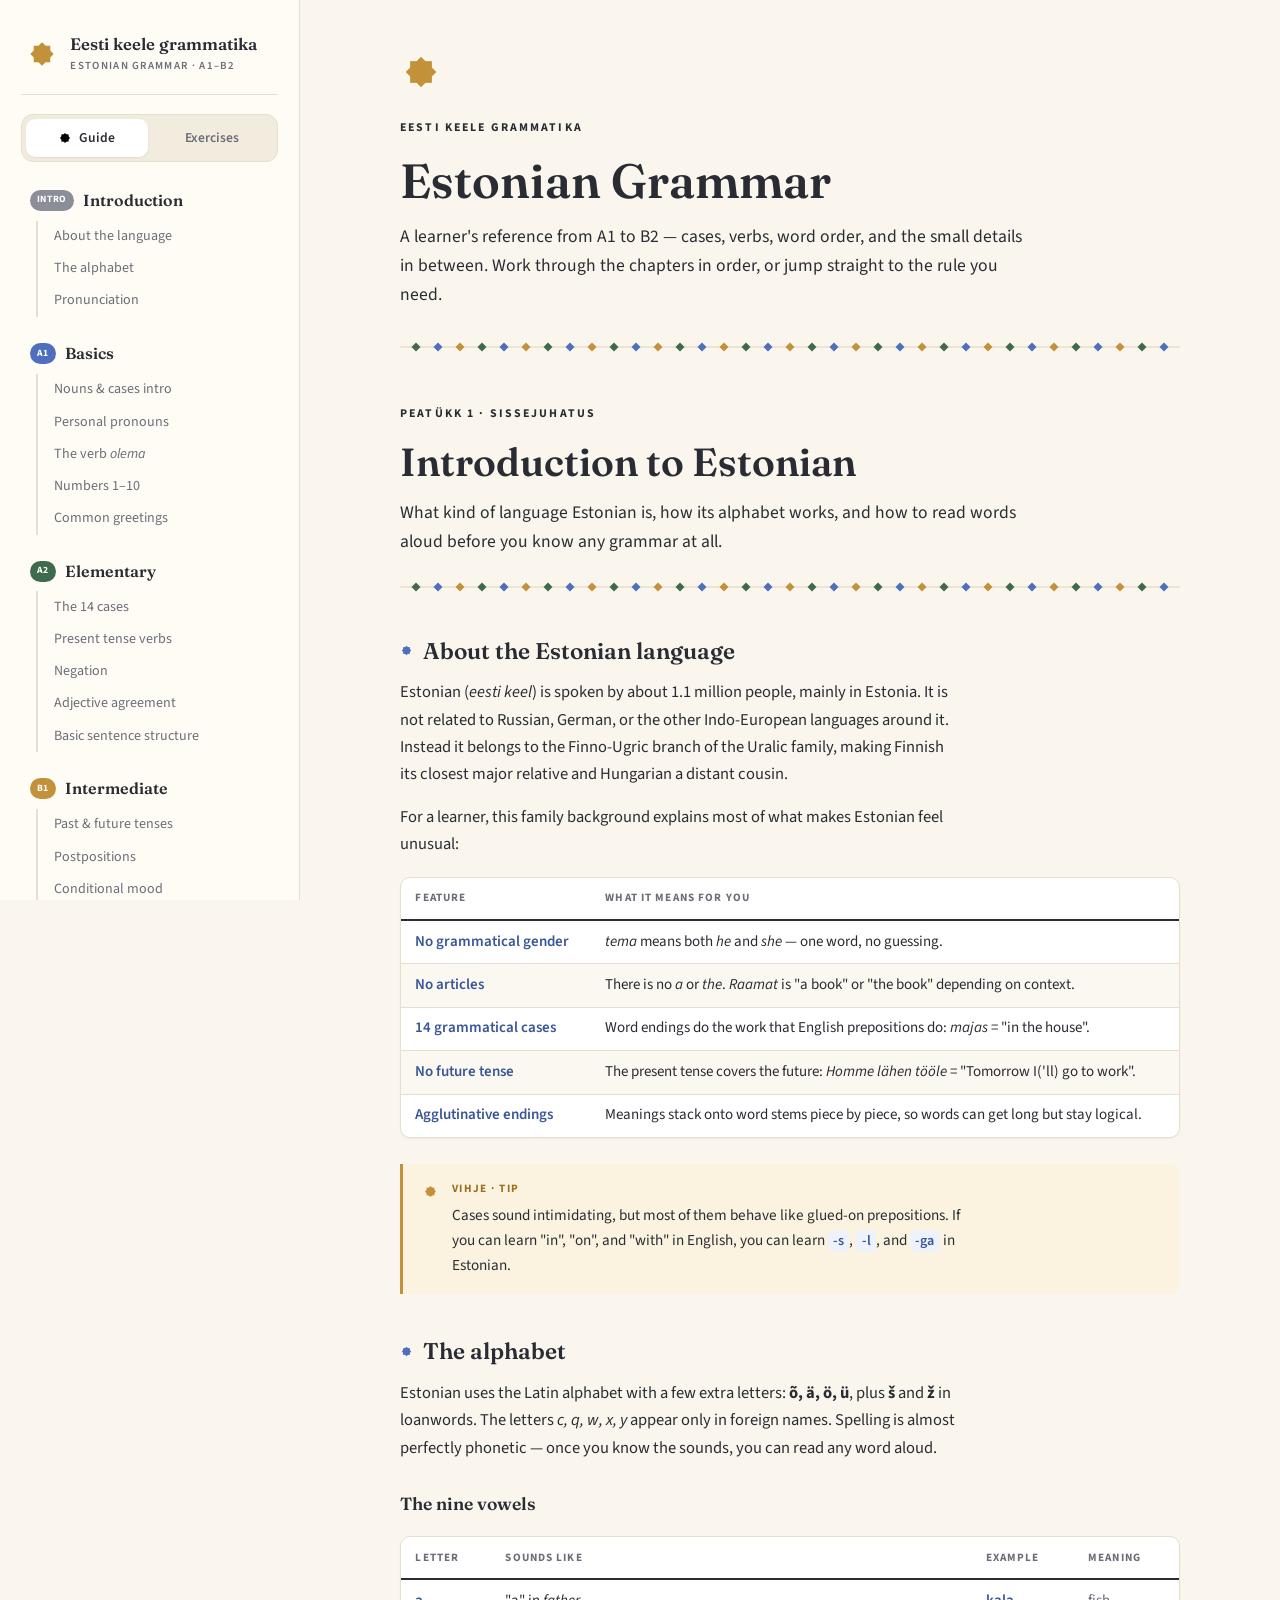
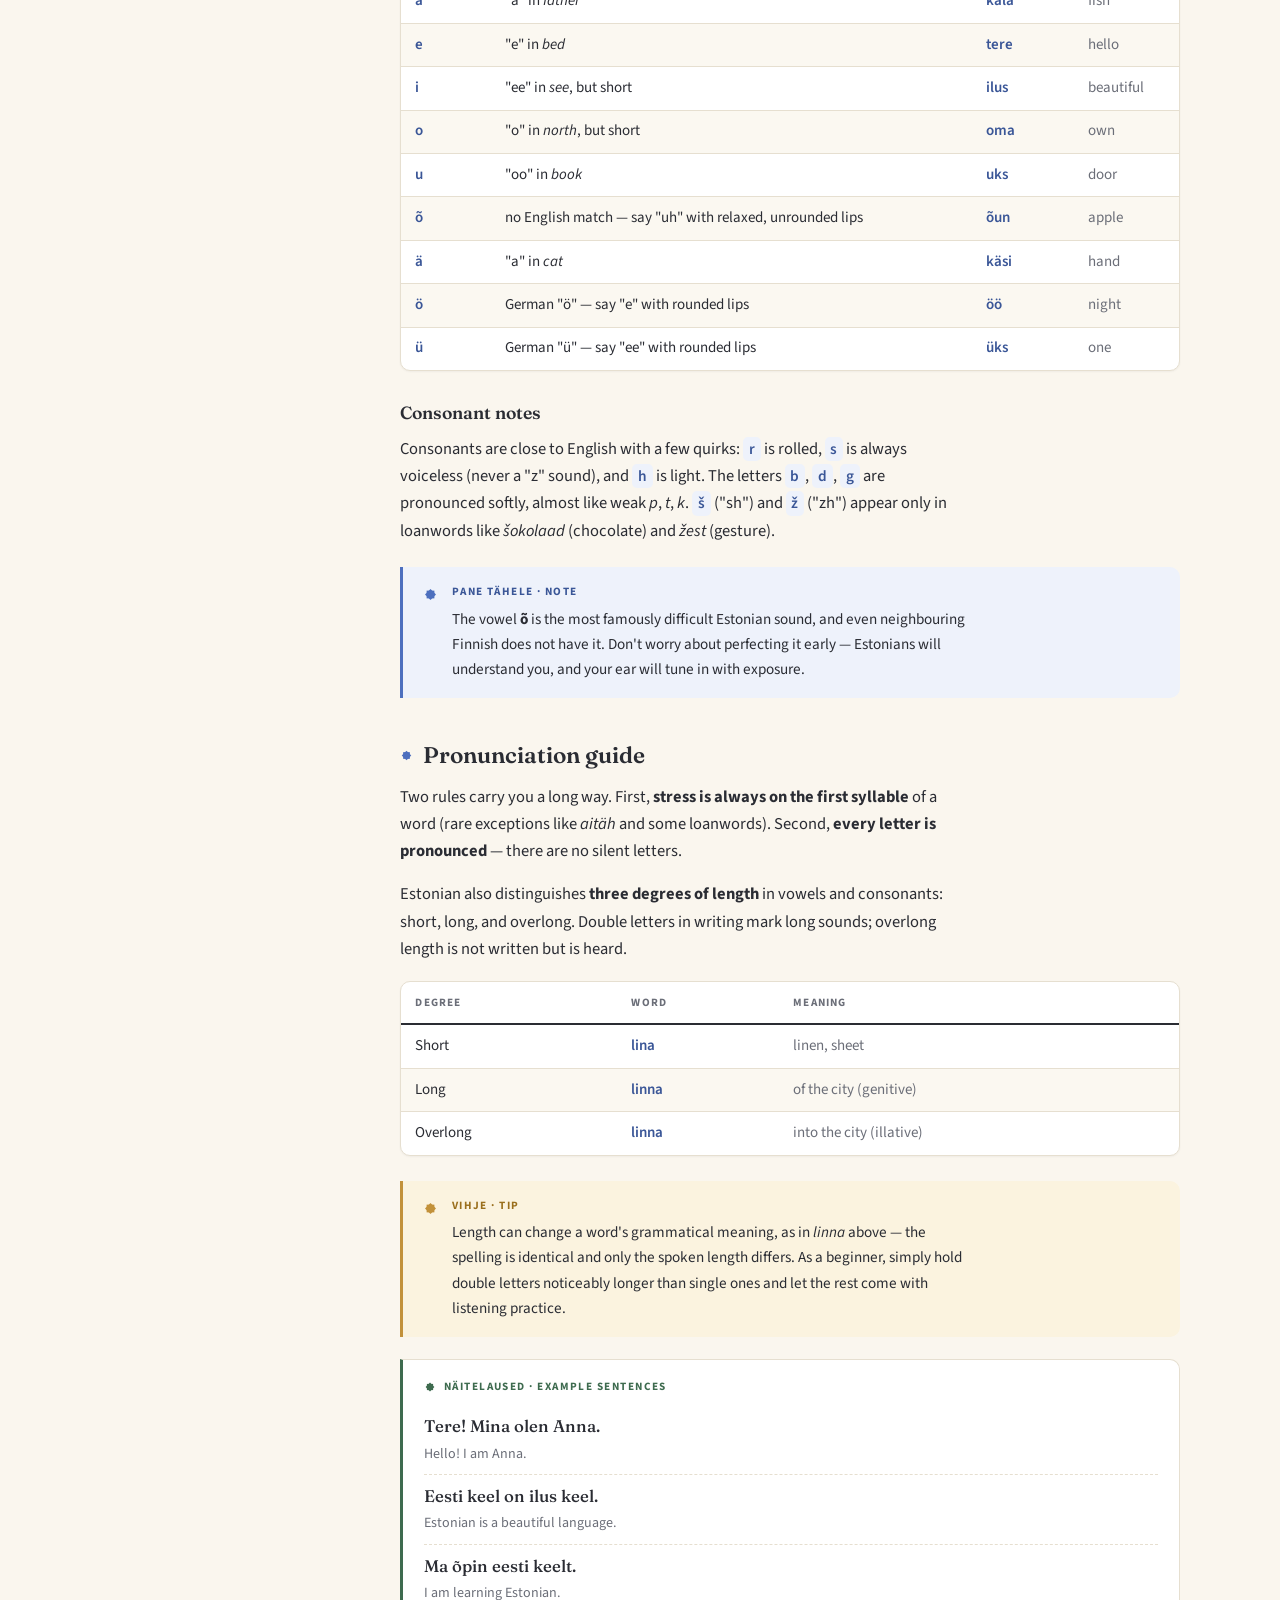
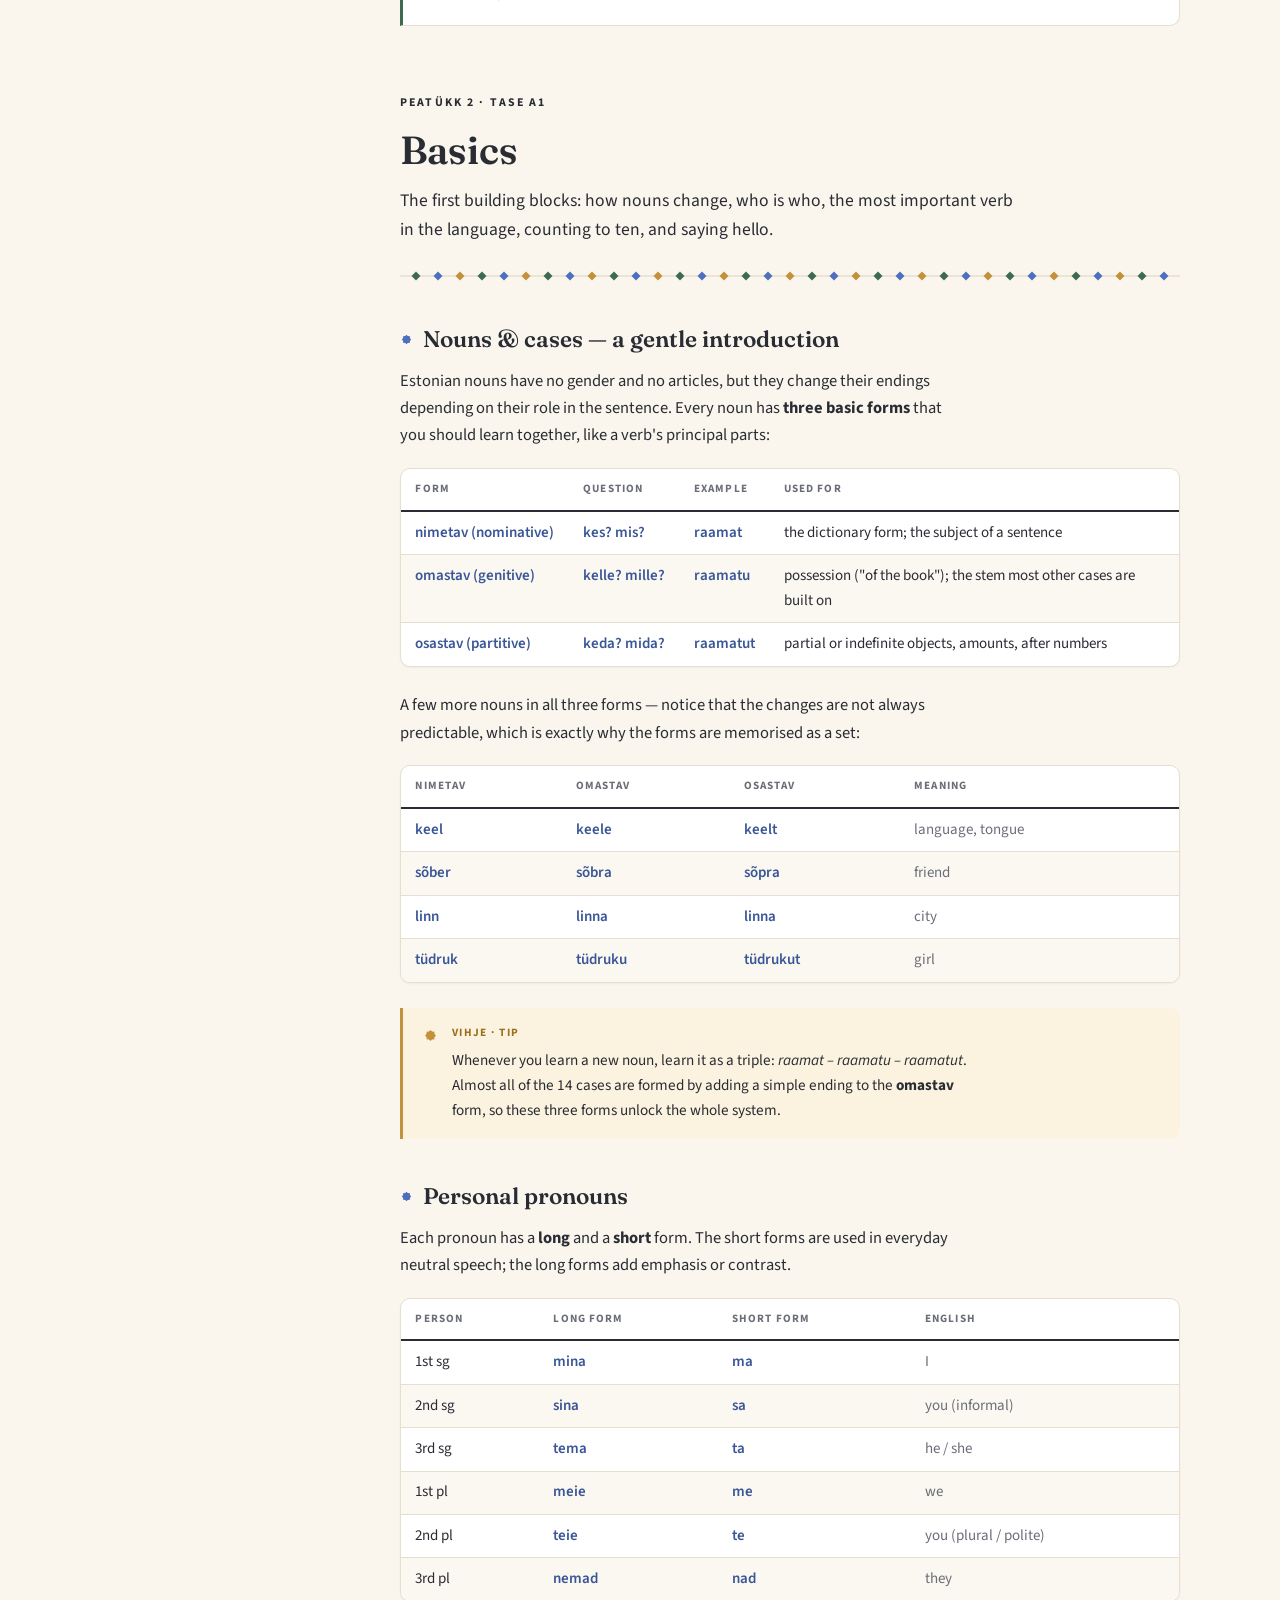
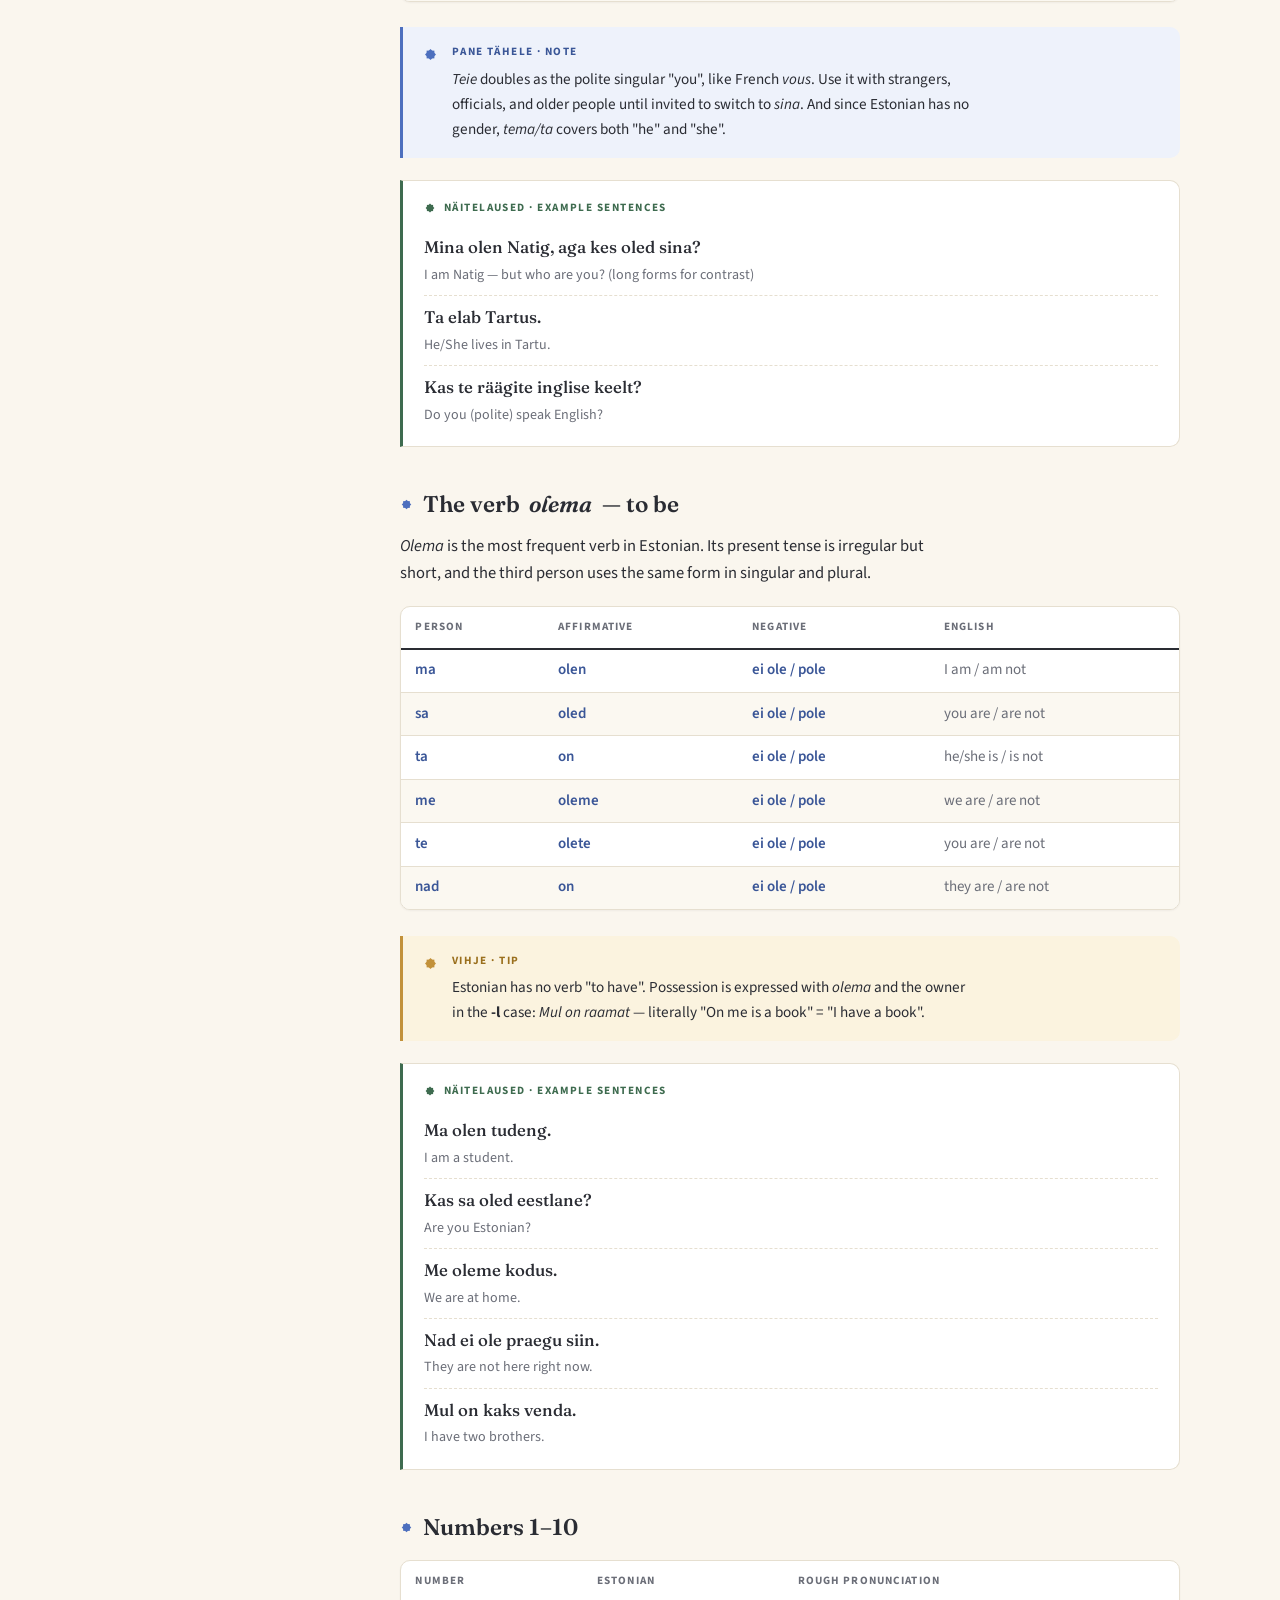
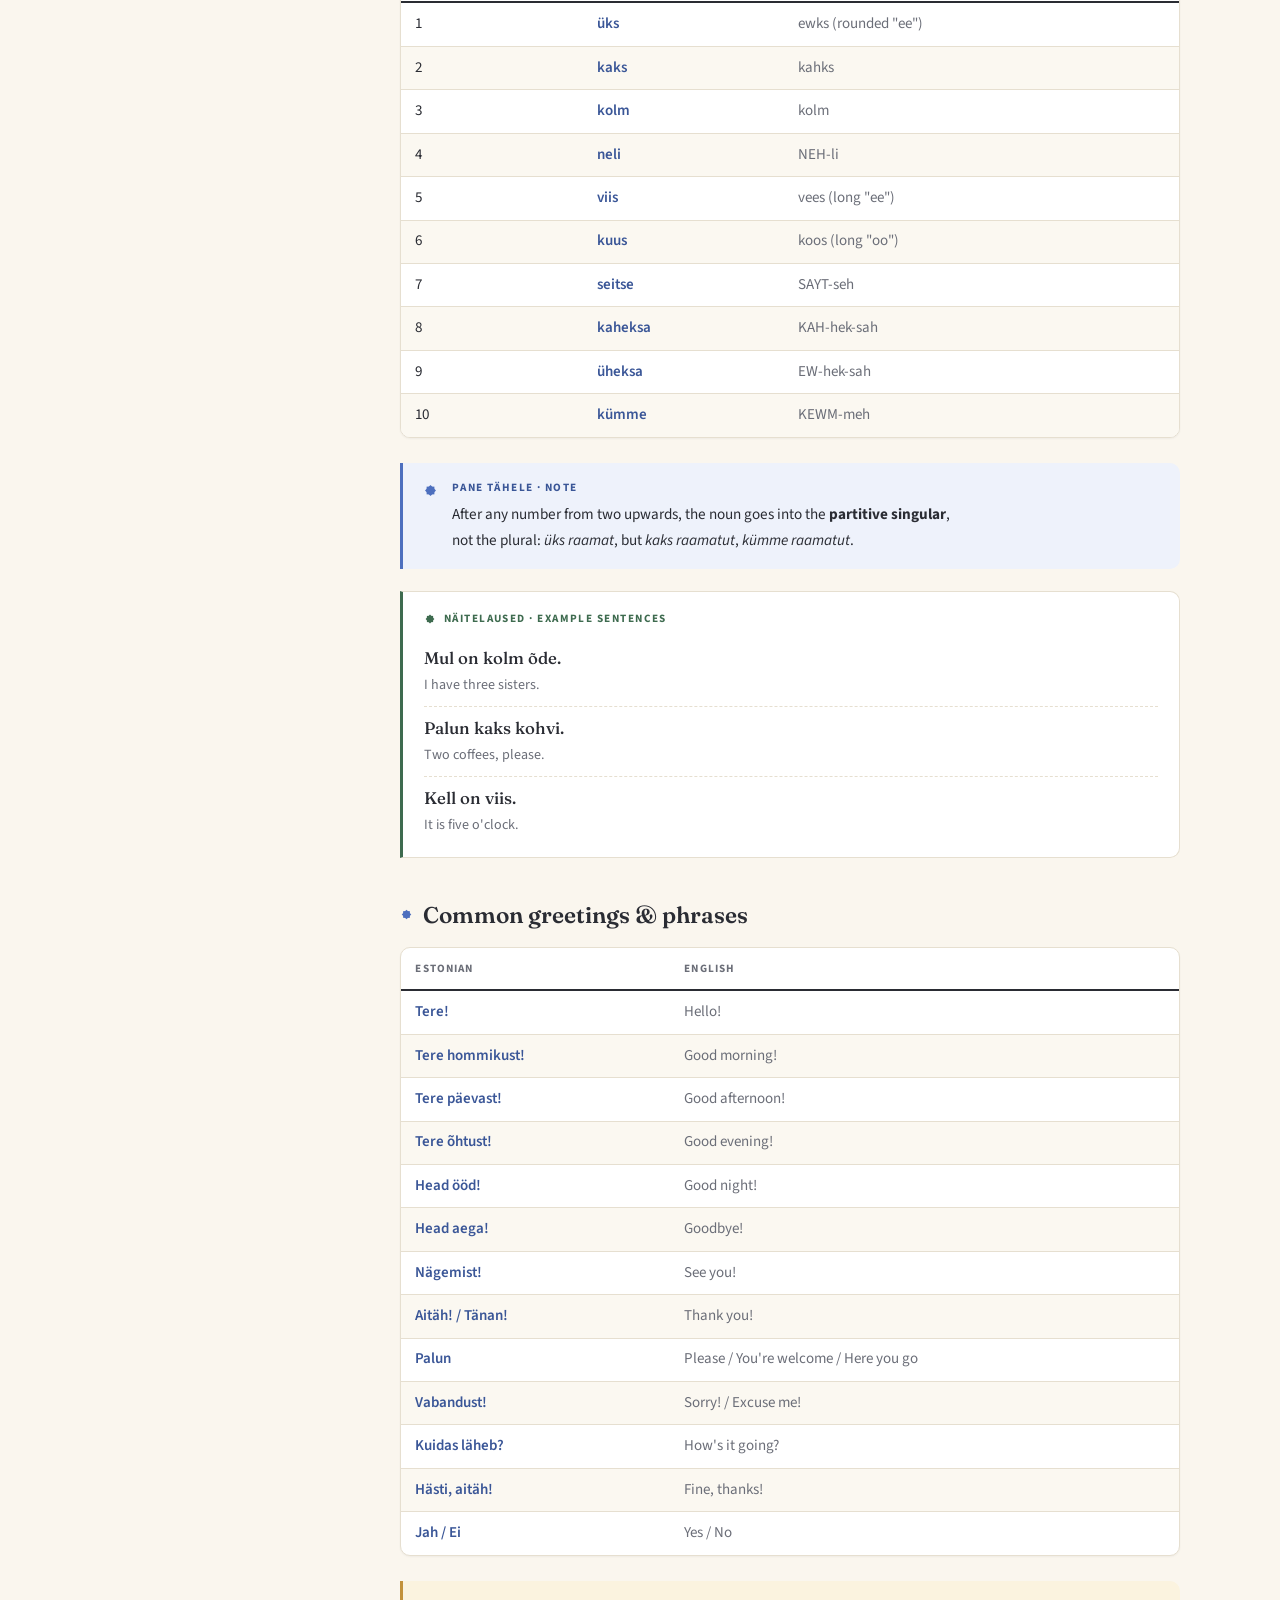
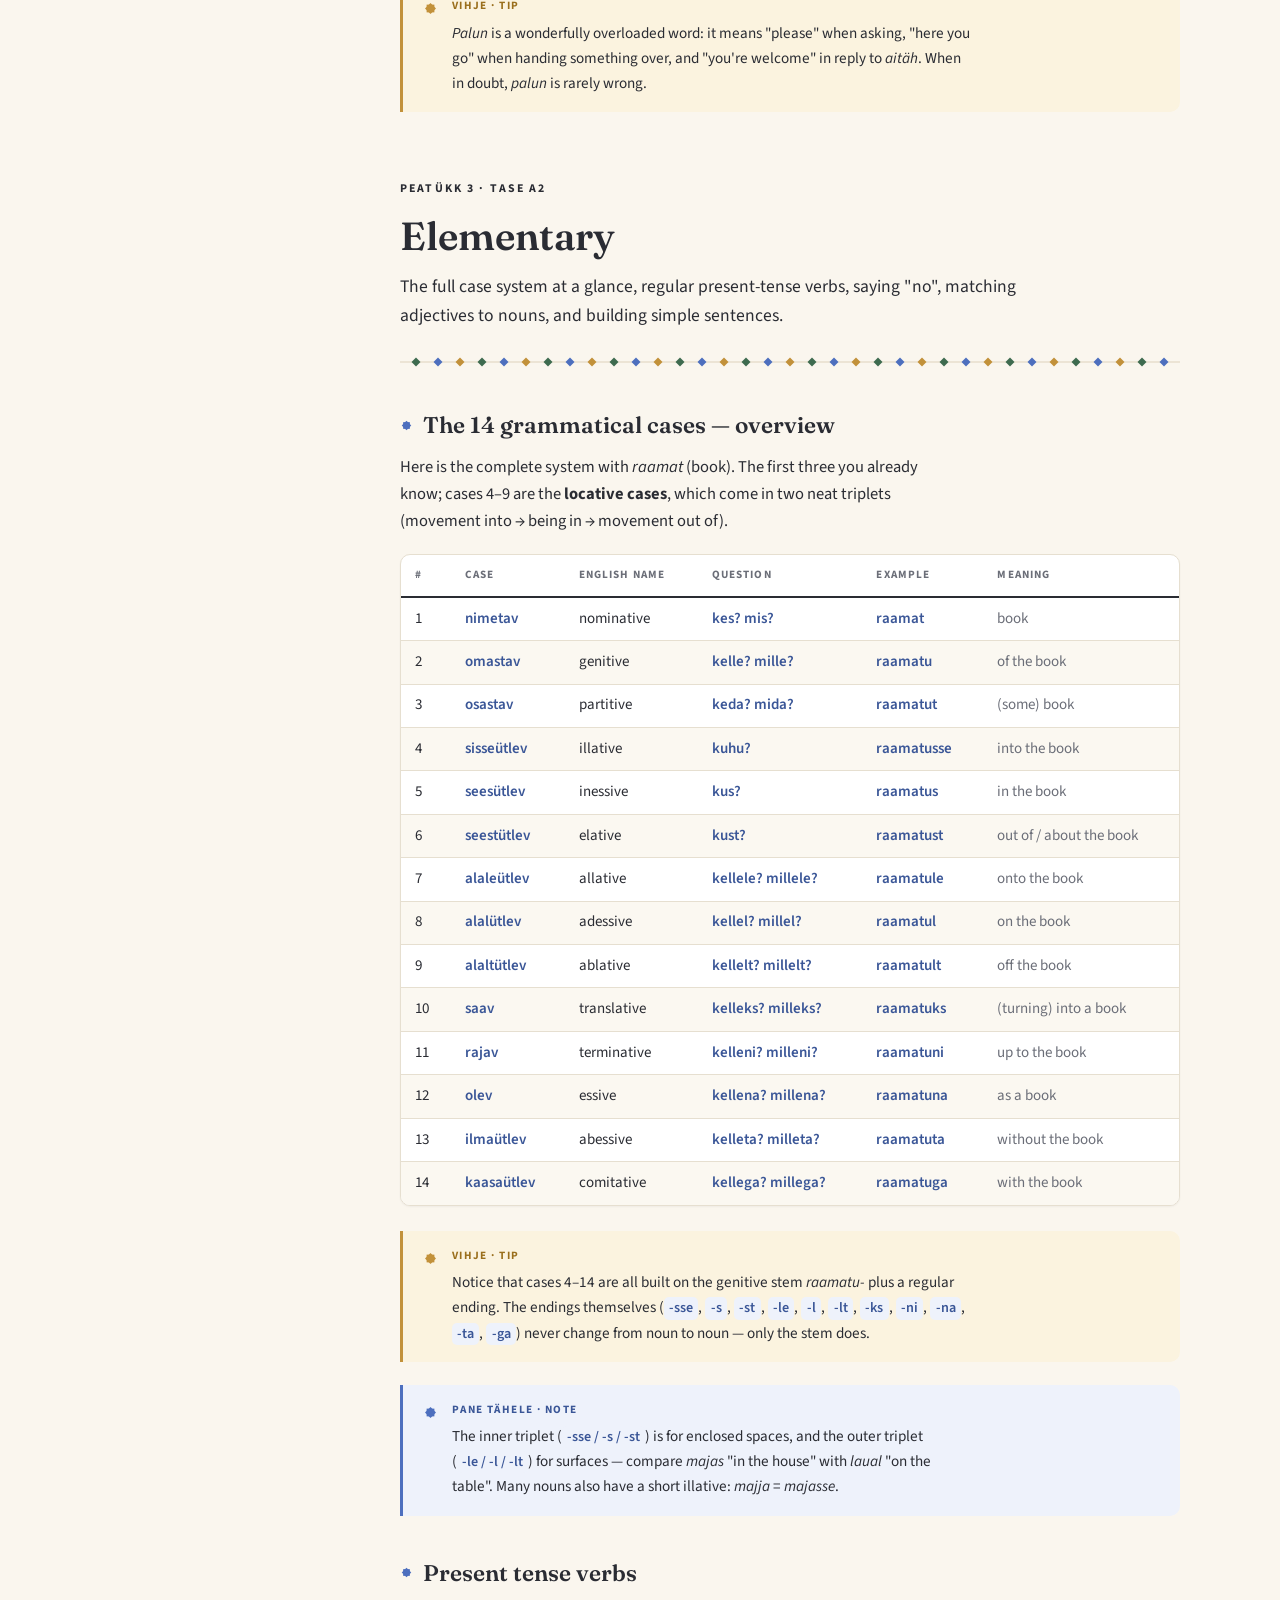
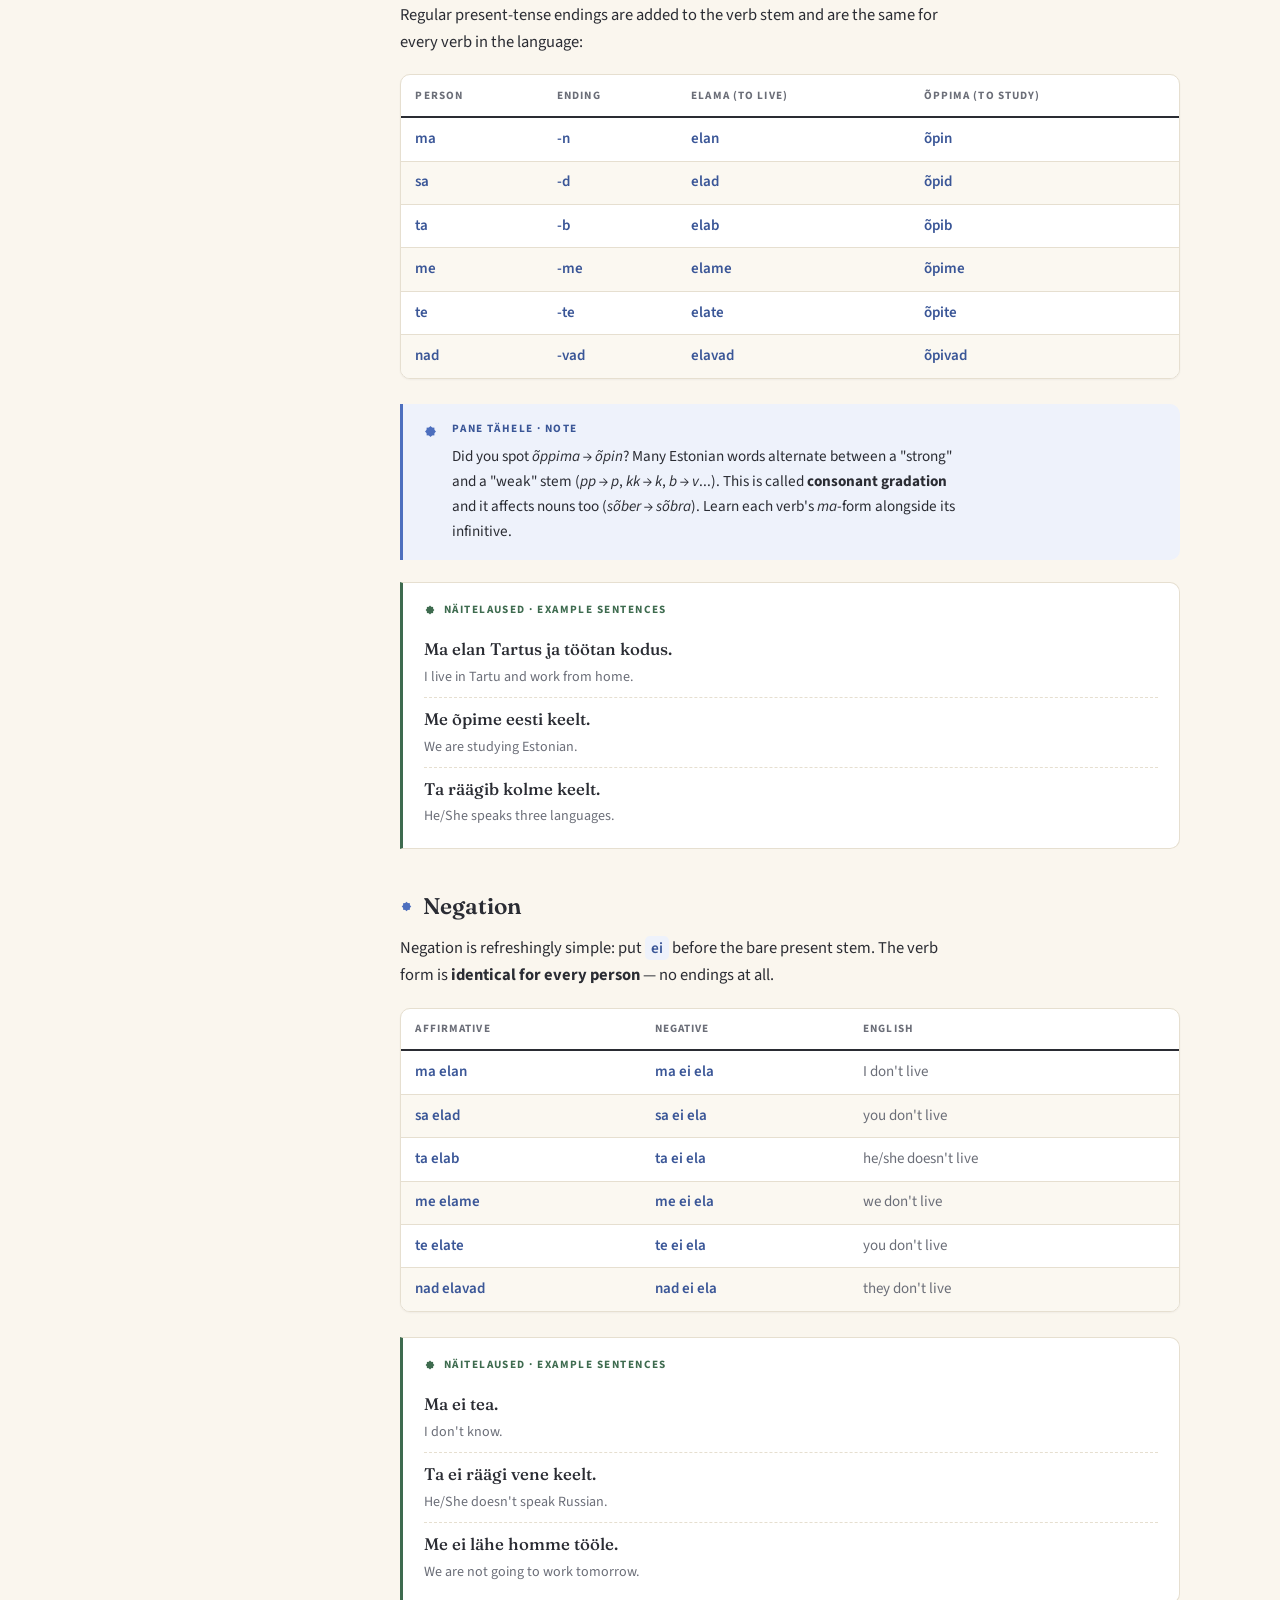
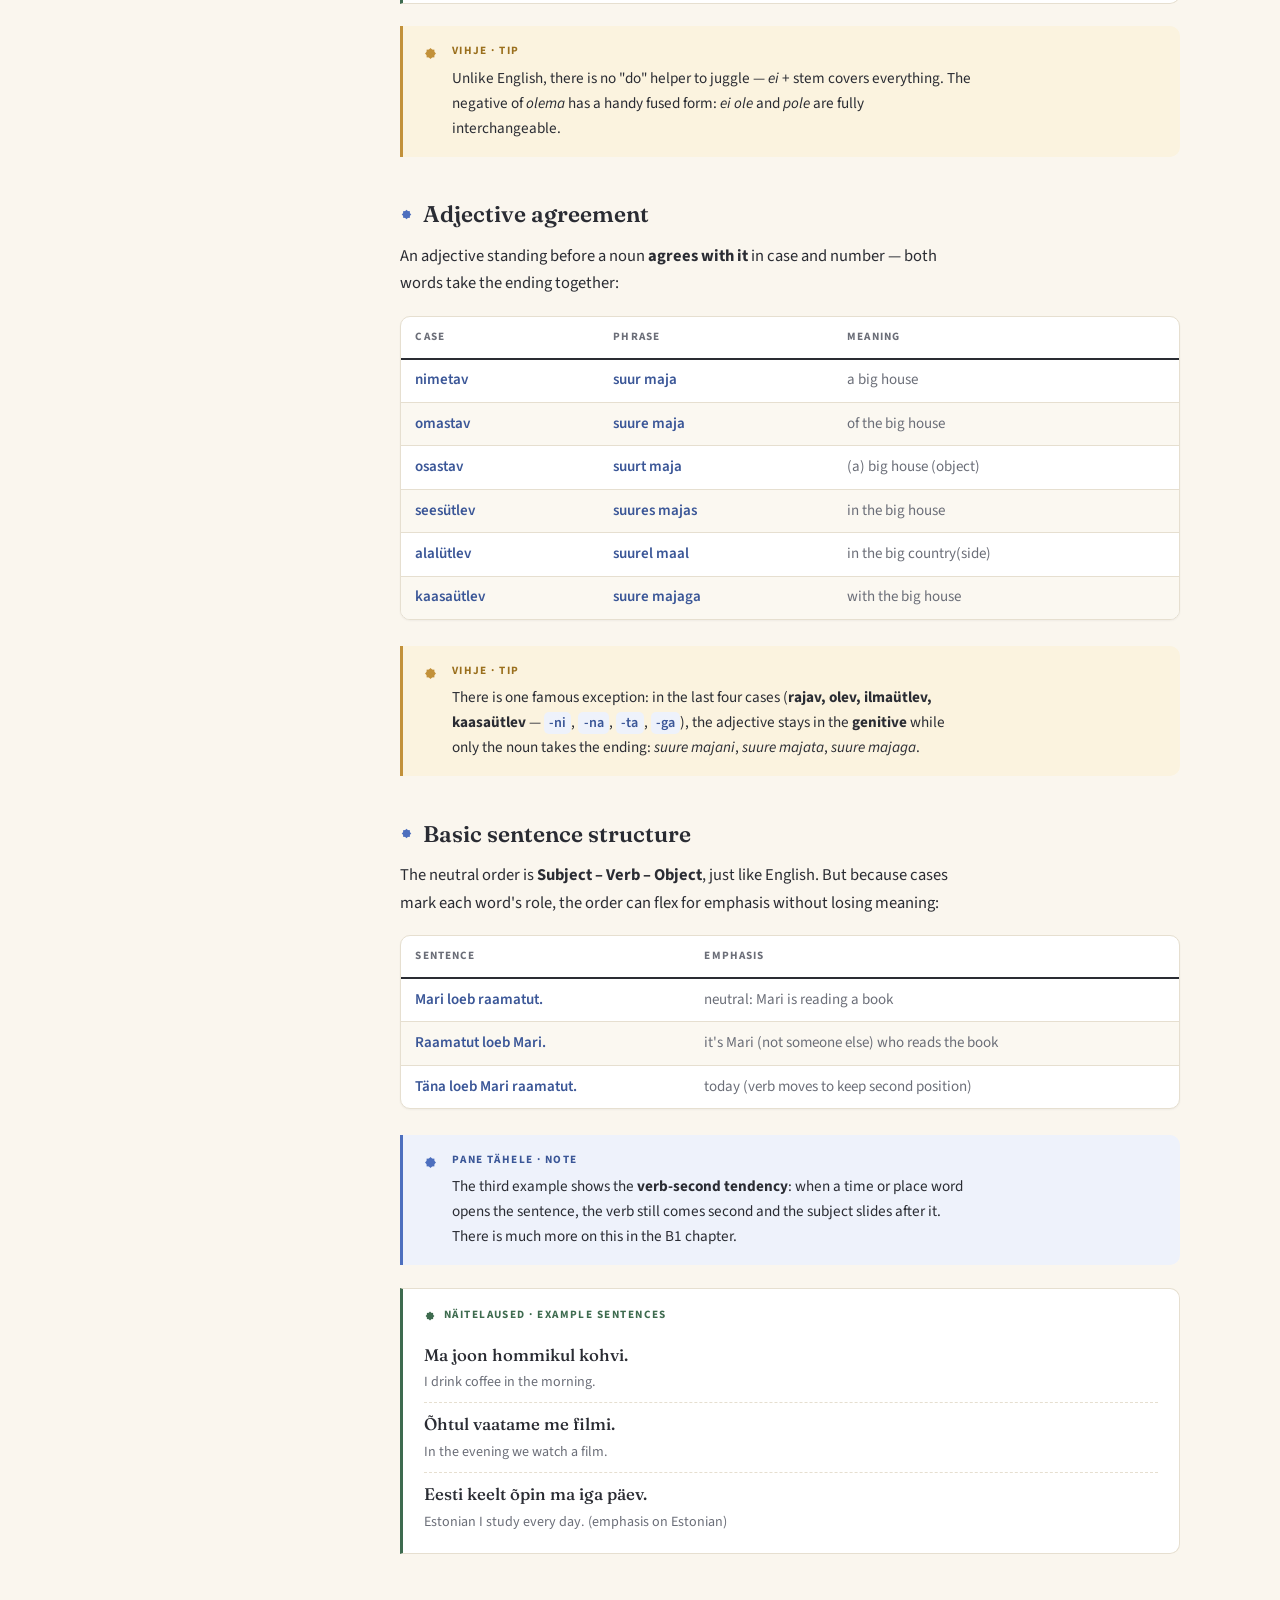
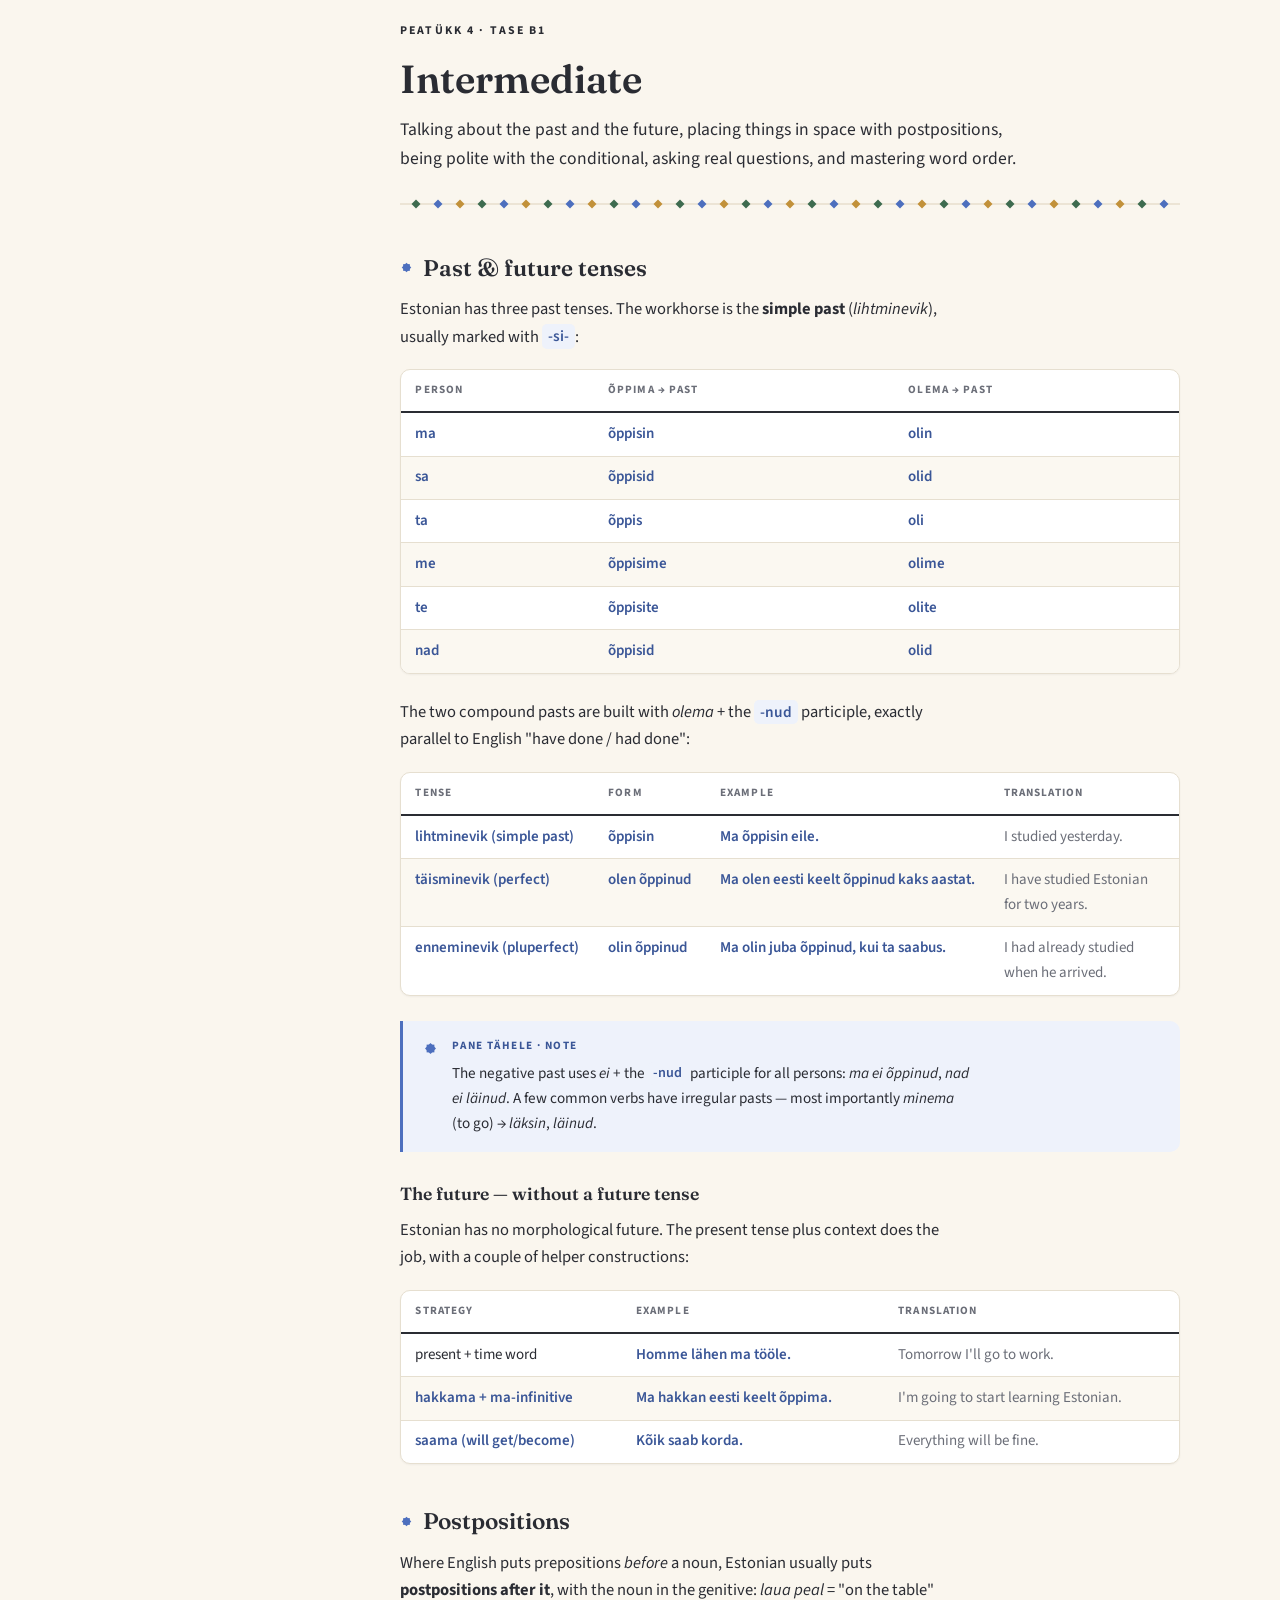
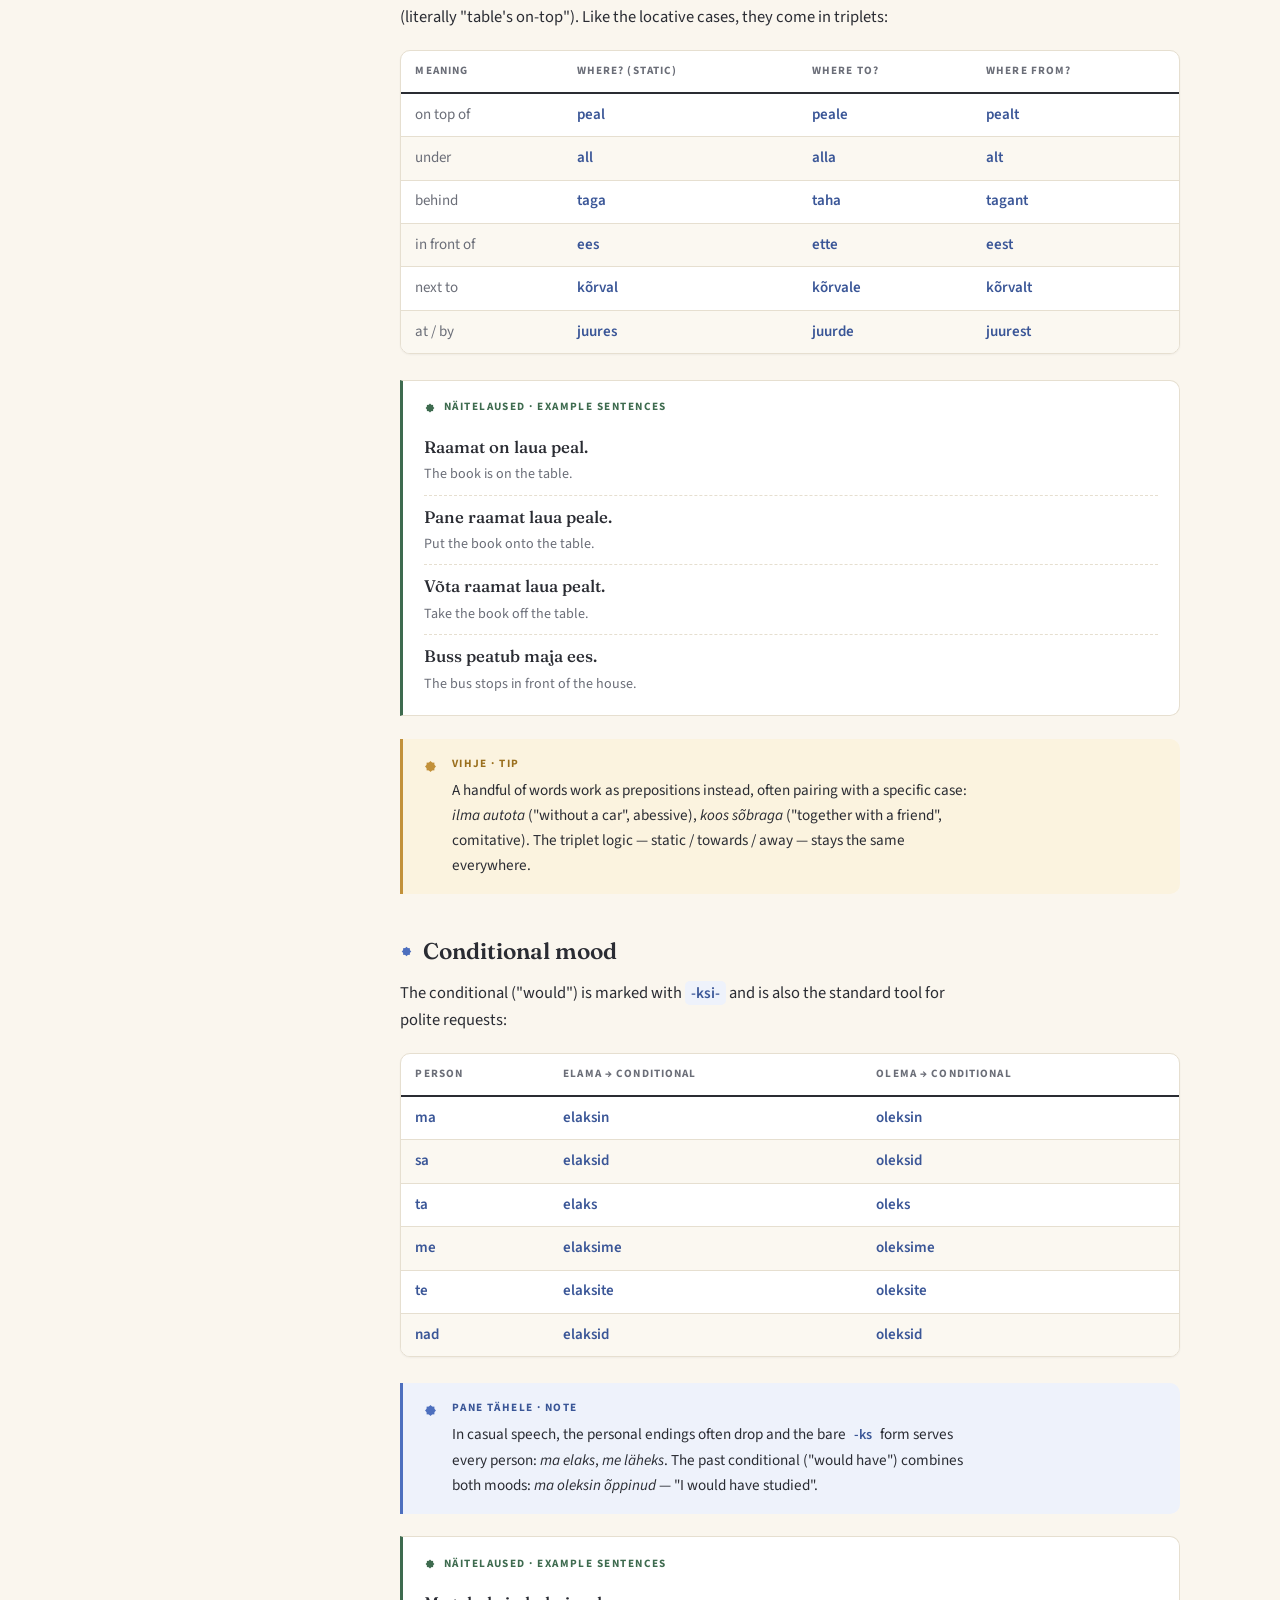
==== commit 277a5052: "feat: add exercise section" ====
--- a/index.html
+++ b/index.html
@@ -9,136 +9,7 @@
 <link rel="preconnect" href="https://fonts.googleapis.com">
 <link rel="preconnect" href="https://fonts.gstatic.com" crossorigin>
 <link href="https://fonts.googleapis.com/css2?family=Fraunces:opsz,wght@9..144,400;9..144,500;9..144,600;9..144,700&family=Source+Sans+3:ital,wght@0,400;0,500;0,600;0,700;1,400&display=swap" rel="stylesheet">
-<style>
-:root{
-  --cream:#FAF6EE;
-  --paper:#FFFFFF;
-  --ink:#2A2C33;
-  --soft-ink:#4C4F58;
-  --muted:#6B6E78;
-  --line:#E6DFD0;
-  --blue:#4D6FBE;
-  --blue-deep:#3A5697;
-  --blue-tint:#EEF2FB;
-  --green:#3E6B4F;
-  --green-tint:#EDF4EE;
-  --gold:#C2913A;
-  --gold-deep:#9A6F1D;
-  --gold-tint:#FBF3DF;
-  --serif:'Fraunces',Georgia,'Times New Roman',serif;
-  --sans:'Source Sans 3',system-ui,-apple-system,'Segoe UI',sans-serif;
-}
-*{margin:0;padding:0;box-sizing:border-box}
-html{scroll-behavior:smooth}
-body{font-family:var(--sans);font-size:16.5px;line-height:1.65;background:var(--cream);color:var(--ink);-webkit-font-smoothing:antialiased}
-::selection{background:var(--gold-tint);color:var(--ink)}
-a:focus-visible,button:focus-visible{outline:2px solid var(--blue);outline-offset:2px;border-radius:4px}
-svg.star{display:inline-block;fill:currentColor;flex:none}
-.folk-band{height:12px;background:url("data:image/svg+xml,%3Csvg xmlns='http://www.w3.org/2000/svg' width='66' height='12' viewBox='0 0 66 12'%3E%3Crect y='5.4' width='66' height='1.2' fill='%23E3D9C5'/%3E%3Cpath d='M11 1.5 15.5 6 11 10.5 6.5 6Z' fill='%234D6FBE'/%3E%3Cpath d='M33 1.5 37.5 6 33 10.5 28.5 6Z' fill='%23C2913A'/%3E%3Cpath d='M55 1.5 59.5 6 55 10.5 50.5 6Z' fill='%233E6B4F'/%3E%3C/svg%3E") repeat-x center/66px 12px}
-
-.topbar{display:none;position:fixed;top:0;left:0;right:0;height:58px;z-index:50;align-items:center;gap:.8rem;padding:0 1rem;background:rgba(250,246,238,.92);backdrop-filter:blur(8px);border-bottom:1px solid var(--line)}
-.topbar .t-title{font-family:var(--serif);font-weight:600;font-size:1rem}
-.burger{width:40px;height:40px;border:1px solid var(--line);background:var(--paper);border-radius:10px;display:flex;flex-direction:column;align-items:center;justify-content:center;gap:4.5px;cursor:pointer}
-.burger span{width:17px;height:2px;background:var(--ink);border-radius:2px;transition:transform .25s ease,opacity .2s ease}
-.burger[aria-expanded="true"] span:nth-child(1){transform:translateY(6.5px) rotate(45deg)}
-.burger[aria-expanded="true"] span:nth-child(2){opacity:0}
-.burger[aria-expanded="true"] span:nth-child(3){transform:translateY(-6.5px) rotate(-45deg)}
-.overlay{position:fixed;inset:0;background:rgba(42,44,51,.38);opacity:0;pointer-events:none;transition:opacity .25s ease;z-index:55}
-body.nav-open .overlay{opacity:1;pointer-events:auto}
-
-.sidebar{position:fixed;top:0;left:0;bottom:0;width:300px;z-index:60;display:flex;flex-direction:column;background:#FFFCF5;border-right:1px solid var(--line);padding:1.9rem 1.3rem 1.4rem;overflow-y:auto}
-.sidebar::-webkit-scrollbar{width:8px}
-.sidebar::-webkit-scrollbar-thumb{background:#E3DAC8;border-radius:8px}
-.brand{display:flex;align-items:center;gap:.75rem;text-decoration:none;color:var(--ink);padding:.2rem .35rem 1.2rem;border-bottom:1px solid var(--line);margin-bottom:1.2rem}
-.brand .star{width:32px;height:32px;color:var(--gold)}
-.brand-title{display:block;font-family:var(--serif);font-weight:600;font-size:1.04rem;line-height:1.25}
-.brand-sub{display:block;font-size:.68rem;font-weight:600;letter-spacing:.12em;text-transform:uppercase;color:var(--muted);margin-top:.15rem}
-.nav{flex:1}
-.nav-group{margin-bottom:1rem}
-.nav-chapter{display:flex;align-items:center;gap:.55rem;font-family:var(--serif);font-weight:600;font-size:1rem;color:var(--ink);text-decoration:none;padding:.45rem .55rem;border-radius:8px;transition:background .15s ease}
-.nav-chapter:hover{background:var(--blue-tint)}
-.nav-chapter.active{background:var(--blue-tint);color:var(--blue-deep)}
-.badge{font-family:var(--sans);font-size:.6rem;font-weight:700;letter-spacing:.07em;padding:.16rem .44rem;border-radius:99px;color:#fff;text-transform:uppercase}
-.badge.intro{background:#8B8E98}
-.badge.a1{background:var(--blue)}
-.badge.a2{background:var(--green)}
-.badge.b1{background:var(--gold)}
-.badge.b2{background:var(--blue-deep)}
-.nav-sub{display:block;font-size:.88rem;color:var(--muted);text-decoration:none;padding:.28rem .6rem .28rem 1rem;margin-left:.95rem;border-left:2px solid var(--line);transition:color .15s ease,border-color .15s ease}
-.nav-sub:hover{color:var(--ink);border-color:var(--gold)}
-.nav-sub.active{color:var(--blue-deep);border-color:var(--blue);font-weight:600;background:linear-gradient(90deg,var(--blue-tint),transparent)}
-.sidebar-foot{font-size:.78rem;color:var(--muted);text-align:center;padding-top:1rem;border-top:1px solid var(--line)}
-
-.content{margin-left:300px;padding:3.2rem 3rem 5rem}
-.page{max-width:780px;margin:0 auto}
-.hero{padding-bottom:.6rem}
-.hero .star{width:42px;height:42px;color:var(--gold);margin-bottom:1rem}
-.eyebrow{font-size:.74rem;font-weight:700;letter-spacing:.18em;text-transform:uppercase;color:var(--gold-deep)}
-.hero h1{font-family:var(--serif);font-weight:600;font-size:clamp(2.2rem,4.5vw,3rem);line-height:1.12;margin:.4rem 0 .9rem}
-.lead{font-size:1.1rem;color:var(--soft-ink);max-width:60ch}
-.hero .folk-band{margin:2rem 0 2.6rem}
-
-.chapter{margin-bottom:4.2rem}
-.chapter-head h2{font-family:var(--serif);font-weight:600;font-size:clamp(1.85rem,3.3vw,2.45rem);line-height:1.15;margin:.35rem 0 .8rem}
-.chapter-head .folk-band{margin:1.6rem 0 .4rem}
-section{scroll-margin-top:2rem}
-.page h3{font-family:var(--serif);font-weight:600;font-size:1.42rem;line-height:1.25;margin:2.7rem 0 .9rem;display:flex;align-items:center;gap:.6rem}
-.page h3 .star{width:13px;height:13px;color:var(--blue)}
-.page h4{font-family:var(--serif);font-weight:600;font-size:1.1rem;margin:1.7rem 0 .55rem}
-.page p{margin-bottom:1rem;max-width:70ch;color:var(--ink)}
-.page p.note-sub{color:var(--muted);font-size:.92rem}
-code{font-family:inherit;font-weight:600;font-size:.93em;color:var(--blue-deep);background:var(--blue-tint);padding:.08em .38em;border-radius:5px;white-space:nowrap}
-
-.table-wrap{overflow-x:auto;margin:1.15rem 0 1.6rem;background:var(--paper);border:1px solid var(--line);border-radius:10px;box-shadow:0 1px 2px rgba(42,44,51,.05)}
-table{width:100%;border-collapse:collapse;font-size:.94rem}
-th{font-size:.7rem;font-weight:700;letter-spacing:.1em;text-transform:uppercase;color:var(--muted);text-align:left;padding:.7rem .9rem;border-bottom:2px solid var(--ink);white-space:nowrap}
-td{padding:.55rem .9rem;border-bottom:1px solid var(--line);vertical-align:top}
-tbody tr:nth-child(even){background:#FBF8F1}
-tbody tr:last-child td{border-bottom:none}
-td.et{color:var(--blue-deep);font-weight:600;white-space:nowrap}
-td.en{color:var(--muted)}
-
-.tip{display:flex;gap:.85rem;background:var(--gold-tint);border-left:3px solid var(--gold);border-radius:0 10px 10px 0;padding:1rem 1.25rem;margin:1.4rem 0}
-.tip .star{width:15px;height:15px;color:var(--gold);margin-top:.25rem}
-.tip .label{display:block;font-size:.7rem;font-weight:700;letter-spacing:.13em;text-transform:uppercase;color:var(--gold-deep);margin-bottom:.3rem}
-.tip p{margin:0;font-size:.95rem;max-width:65ch}
-.tip p + p{margin-top:.5rem}
-.tip.blue{background:var(--blue-tint);border-color:var(--blue)}
-.tip.blue .star{color:var(--blue)}
-.tip.blue .label{color:var(--blue-deep)}
-
-.examples{background:var(--paper);border:1px solid var(--line);border-left:3px solid var(--green);border-radius:0 10px 10px 0;padding:1.1rem 1.3rem;margin:1.4rem 0}
-.examples .label{display:flex;align-items:center;gap:.5rem;font-size:.7rem;font-weight:700;letter-spacing:.13em;text-transform:uppercase;color:var(--green);margin-bottom:.55rem;max-width:none}
-.examples .label .star{width:12px;height:12px}
-.ex{padding:.5rem 0;border-bottom:1px dashed var(--line)}
-.ex:last-child{border-bottom:none;padding-bottom:.1rem}
-.ex .et-line{font-family:var(--serif);font-size:1.05rem;font-weight:500;margin:0;color:var(--ink)}
-.ex .en-line{font-size:.88rem;color:var(--muted);margin:.12rem 0 0}
-
-footer{margin-top:4rem;text-align:center;color:var(--muted)}
-footer .folk-band{margin-bottom:2rem}
-footer .star{width:26px;height:26px;color:var(--gold);margin-bottom:.7rem}
-footer p{font-size:.92rem}
-footer .et-foot{font-family:var(--serif);font-size:1.05rem;color:var(--ink)}
-
-@media (max-width:940px){
-  .topbar{display:flex}
-  .sidebar{transform:translateX(-100%);transition:transform .3s ease;width:290px;box-shadow:0 0 40px rgba(42,44,51,.18);padding-top:1.4rem}
-  .sidebar.open{transform:none}
-  .content{margin-left:0;padding:90px 1.3rem 4rem}
-  section{scroll-margin-top:84px}
-  .hero h1{font-size:2.1rem}
-}
-@media (max-width:480px){
-  body{font-size:15.5px}
-  .content{padding:84px 1rem 3.5rem}
-  td,th{padding:.5rem .6rem}
-}
-@media (prefers-reduced-motion:reduce){
-  html{scroll-behavior:auto}
-  *,*::before,*::after{transition:none !important;animation:none !important}
-}
-</style>
+<link rel="stylesheet" href="assets/base.css">
 </head>
 <body>
 <svg width="0" height="0" style="position:absolute" aria-hidden="true">
@@ -153,6 +24,7 @@
     <span></span><span></span><span></span>
   </button>
   <span class="t-title">Eesti keele grammatika</span>
+  <a class="t-cta" href="practice.html">Exercises</a>
 </div>
 <div class="overlay" id="overlay"></div>
 
@@ -164,6 +36,10 @@
       <span class="brand-sub">Estonian grammar · A1–B2</span>
     </span>
   </a>
+  <div class="mode-switch">
+    <a href="index.html" aria-current="page"><svg aria-hidden="true"><use href="#star8"/></svg>Guide</a>
+    <a href="practice.html">Exercises</a>
+  </div>
   <nav class="nav" aria-label="Site navigation">
     <div class="nav-group">
       <a class="nav-chapter" href="#ch1"><span class="badge intro">Intro</span>Introduction</a>
--- a/assets/base.css
+++ b/assets/base.css
@@ -0,0 +1,143 @@
+:root{
+  --cream:#FAF6EE;
+  --paper:#FFFFFF;
+  --ink:#2A2C33;
+  --soft-ink:#4C4F58;
+  --muted:#6B6E78;
+  --line:#E6DFD0;
+  --blue:#4D6FBE;
+  --blue-deep:#3A5697;
+  --blue-tint:#EEF2FB;
+  --green:#3E6B4F;
+  --green-tint:#EDF4EE;
+  --gold:#C2913A;
+  --gold-deep:#9A6F1D;
+  --gold-tint:#FBF3DF;
+  --plum:#6E4A7E;
+  --plum-tint:#F3EEF6;
+  --serif:'Fraunces',Georgia,'Times New Roman',serif;
+  --sans:'Source Sans 3',system-ui,-apple-system,'Segoe UI',sans-serif;
+}
+*{margin:0;padding:0;box-sizing:border-box}
+html{scroll-behavior:smooth}
+body{font-family:var(--sans);font-size:16.5px;line-height:1.65;background:var(--cream);color:var(--ink);-webkit-font-smoothing:antialiased}
+::selection{background:var(--gold-tint);color:var(--ink)}
+a:focus-visible,button:focus-visible{outline:2px solid var(--blue);outline-offset:2px;border-radius:4px}
+svg.star{display:inline-block;fill:currentColor;flex:none}
+.folk-band{height:12px;background:url("data:image/svg+xml,%3Csvg xmlns='http://www.w3.org/2000/svg' width='66' height='12' viewBox='0 0 66 12'%3E%3Crect y='5.4' width='66' height='1.2' fill='%23E3D9C5'/%3E%3Cpath d='M11 1.5 15.5 6 11 10.5 6.5 6Z' fill='%234D6FBE'/%3E%3Cpath d='M33 1.5 37.5 6 33 10.5 28.5 6Z' fill='%23C2913A'/%3E%3Cpath d='M55 1.5 59.5 6 55 10.5 50.5 6Z' fill='%233E6B4F'/%3E%3C/svg%3E") repeat-x center/66px 12px}
+
+.topbar{display:none;position:fixed;top:0;left:0;right:0;height:58px;z-index:50;align-items:center;gap:.8rem;padding:0 1rem;background:rgba(250,246,238,.92);backdrop-filter:blur(8px);border-bottom:1px solid var(--line)}
+.topbar .t-title{font-family:var(--serif);font-weight:600;font-size:1rem}
+.burger{width:40px;height:40px;border:1px solid var(--line);background:var(--paper);border-radius:10px;display:flex;flex-direction:column;align-items:center;justify-content:center;gap:4.5px;cursor:pointer}
+.burger span{width:17px;height:2px;background:var(--ink);border-radius:2px;transition:transform .25s ease,opacity .2s ease}
+.burger[aria-expanded="true"] span:nth-child(1){transform:translateY(6.5px) rotate(45deg)}
+.burger[aria-expanded="true"] span:nth-child(2){opacity:0}
+.burger[aria-expanded="true"] span:nth-child(3){transform:translateY(-6.5px) rotate(-45deg)}
+.overlay{position:fixed;inset:0;background:rgba(42,44,51,.38);opacity:0;pointer-events:none;transition:opacity .25s ease;z-index:55}
+body.nav-open .overlay{opacity:1;pointer-events:auto}
+
+.sidebar{position:fixed;top:0;left:0;bottom:0;width:300px;z-index:60;display:flex;flex-direction:column;background:#FFFCF5;border-right:1px solid var(--line);padding:1.9rem 1.3rem 1.4rem;overflow-y:auto}
+.sidebar::-webkit-scrollbar{width:8px}
+.sidebar::-webkit-scrollbar-thumb{background:#E3DAC8;border-radius:8px}
+.brand{display:flex;align-items:center;gap:.75rem;text-decoration:none;color:var(--ink);padding:.2rem .35rem 1.2rem;border-bottom:1px solid var(--line);margin-bottom:1.2rem}
+.brand .star{width:32px;height:32px;color:var(--gold)}
+.brand-title{display:block;font-family:var(--serif);font-weight:600;font-size:1.04rem;line-height:1.25}
+.brand-sub{display:block;font-size:.68rem;font-weight:600;letter-spacing:.12em;text-transform:uppercase;color:var(--muted);margin-top:.15rem}
+.nav{flex:1}
+.nav-group{margin-bottom:1rem}
+.nav-chapter{display:flex;align-items:center;gap:.55rem;font-family:var(--serif);font-weight:600;font-size:1rem;color:var(--ink);text-decoration:none;padding:.45rem .55rem;border-radius:8px;transition:background .15s ease}
+.nav-chapter:hover{background:var(--blue-tint)}
+.nav-chapter.active{background:var(--blue-tint);color:var(--blue-deep)}
+.badge{font-family:var(--sans);font-size:.6rem;font-weight:700;letter-spacing:.07em;padding:.16rem .44rem;border-radius:99px;color:#fff;text-transform:uppercase}
+.badge.intro{background:#8B8E98}
+.badge.a1{background:var(--blue)}
+.badge.a2{background:var(--green)}
+.badge.b1{background:var(--gold)}
+.badge.b2{background:var(--blue-deep)}
+.nav-sub{display:block;font-size:.88rem;color:var(--muted);text-decoration:none;padding:.28rem .6rem .28rem 1rem;margin-left:.95rem;border-left:2px solid var(--line);transition:color .15s ease,border-color .15s ease}
+.nav-sub:hover{color:var(--ink);border-color:var(--gold)}
+.nav-sub.active{color:var(--blue-deep);border-color:var(--blue);font-weight:600;background:linear-gradient(90deg,var(--blue-tint),transparent)}
+.sidebar-foot{font-size:.78rem;color:var(--muted);text-align:center;padding-top:1rem;border-top:1px solid var(--line)}
+
+.content{margin-left:300px;padding:3.2rem 3rem 5rem}
+.page{max-width:780px;margin:0 auto}
+.hero{padding-bottom:.6rem}
+.hero .star{width:42px;height:42px;color:var(--gold);margin-bottom:1rem}
+.eyebrow{font-size:.74rem;font-weight:700;letter-spacing:.18em;text-transform:uppercase;color:var(--gold-deep)}
+.hero h1{font-family:var(--serif);font-weight:600;font-size:clamp(2.2rem,4.5vw,3rem);line-height:1.12;margin:.4rem 0 .9rem}
+.lead{font-size:1.1rem;color:var(--soft-ink);max-width:60ch}
+.hero .folk-band{margin:2rem 0 2.6rem}
+
+.chapter{margin-bottom:4.2rem}
+.chapter-head h2{font-family:var(--serif);font-weight:600;font-size:clamp(1.85rem,3.3vw,2.45rem);line-height:1.15;margin:.35rem 0 .8rem}
+.chapter-head .folk-band{margin:1.6rem 0 .4rem}
+section{scroll-margin-top:2rem}
+.page h3{font-family:var(--serif);font-weight:600;font-size:1.42rem;line-height:1.25;margin:2.7rem 0 .9rem;display:flex;align-items:center;gap:.6rem}
+.page h3 .star{width:13px;height:13px;color:var(--blue)}
+.page h4{font-family:var(--serif);font-weight:600;font-size:1.1rem;margin:1.7rem 0 .55rem}
+.page p{margin-bottom:1rem;max-width:70ch;color:var(--ink)}
+.page p.note-sub{color:var(--muted);font-size:.92rem}
+code{font-family:inherit;font-weight:600;font-size:.93em;color:var(--blue-deep);background:var(--blue-tint);padding:.08em .38em;border-radius:5px;white-space:nowrap}
+
+.table-wrap{overflow-x:auto;margin:1.15rem 0 1.6rem;background:var(--paper);border:1px solid var(--line);border-radius:10px;box-shadow:0 1px 2px rgba(42,44,51,.05)}
+table{width:100%;border-collapse:collapse;font-size:.94rem}
+th{font-size:.7rem;font-weight:700;letter-spacing:.1em;text-transform:uppercase;color:var(--muted);text-align:left;padding:.7rem .9rem;border-bottom:2px solid var(--ink);white-space:nowrap}
+td{padding:.55rem .9rem;border-bottom:1px solid var(--line);vertical-align:top}
+tbody tr:nth-child(even){background:#FBF8F1}
+tbody tr:last-child td{border-bottom:none}
+td.et{color:var(--blue-deep);font-weight:600;white-space:nowrap}
+td.en{color:var(--muted)}
+
+.tip{display:flex;gap:.85rem;background:var(--gold-tint);border-left:3px solid var(--gold);border-radius:0 10px 10px 0;padding:1rem 1.25rem;margin:1.4rem 0}
+.tip .star{width:15px;height:15px;color:var(--gold);margin-top:.25rem}
+.tip .label{display:block;font-size:.7rem;font-weight:700;letter-spacing:.13em;text-transform:uppercase;color:var(--gold-deep);margin-bottom:.3rem}
+.tip p{margin:0;font-size:.95rem;max-width:65ch}
+.tip p + p{margin-top:.5rem}
+.tip.blue{background:var(--blue-tint);border-color:var(--blue)}
+.tip.blue .star{color:var(--blue)}
+.tip.blue .label{color:var(--blue-deep)}
+
+.examples{background:var(--paper);border:1px solid var(--line);border-left:3px solid var(--green);border-radius:0 10px 10px 0;padding:1.1rem 1.3rem;margin:1.4rem 0}
+.examples .label{display:flex;align-items:center;gap:.5rem;font-size:.7rem;font-weight:700;letter-spacing:.13em;text-transform:uppercase;color:var(--green);margin-bottom:.55rem;max-width:none}
+.examples .label .star{width:12px;height:12px}
+.ex{padding:.5rem 0;border-bottom:1px dashed var(--line)}
+.ex:last-child{border-bottom:none;padding-bottom:.1rem}
+.ex .et-line{font-family:var(--serif);font-size:1.05rem;font-weight:500;margin:0;color:var(--ink)}
+.ex .en-line{font-size:.88rem;color:var(--muted);margin:.12rem 0 0}
+
+footer{margin-top:4rem;text-align:center;color:var(--muted)}
+footer .folk-band{margin-bottom:2rem}
+footer .star{width:26px;height:26px;color:var(--gold);margin-bottom:.7rem}
+footer p{font-size:.92rem}
+footer .et-foot{font-family:var(--serif);font-size:1.05rem;color:var(--ink)}
+
+@media (max-width:940px){
+  .topbar{display:flex}
+  .sidebar{transform:translateX(-100%);transition:transform .3s ease;width:290px;box-shadow:0 0 40px rgba(42,44,51,.18);padding-top:1.4rem}
+  .sidebar.open{transform:none}
+  .content{margin-left:0;padding:90px 1.3rem 4rem}
+  section{scroll-margin-top:84px}
+  .hero h1{font-size:2.1rem}
+}
+@media (max-width:480px){
+  body{font-size:15.5px}
+  .content{padding:84px 1rem 3.5rem}
+  td,th{padding:.5rem .6rem}
+}
+@media (prefers-reduced-motion:reduce){
+  html{scroll-behavior:auto}
+  *,*::before,*::after{transition:none !important;animation:none !important}
+}
+
+/* ============================================================
+   Shared additions — level badge C1 + Guide/Exercises switcher
+   ============================================================ */
+.badge.c1{background:var(--plum)}
+
+.mode-switch{display:flex;gap:.22rem;background:#F2ECDF;border:1px solid var(--line);border-radius:12px;padding:.24rem;margin-bottom:1.15rem}
+.mode-switch a{flex:1;display:flex;align-items:center;justify-content:center;gap:.4rem;text-align:center;text-decoration:none;font-size:.85rem;font-weight:600;color:var(--muted);padding:.48rem .5rem;border-radius:9px;transition:background .15s ease,color .15s ease}
+.mode-switch a:hover{color:var(--ink)}
+.mode-switch a[aria-current="page"]{background:var(--paper);color:var(--ink);box-shadow:0 1px 2px rgba(42,44,51,.09)}
+.mode-switch svg{width:14px;height:14px;flex:none;color:var(--gold)}
+
+.topbar .t-cta{margin-left:auto;font-size:.8rem;font-weight:600;text-decoration:none;color:var(--blue-deep);background:var(--blue-tint);border:1px solid #D8E1F5;padding:.4rem .8rem;border-radius:99px;white-space:nowrap}
